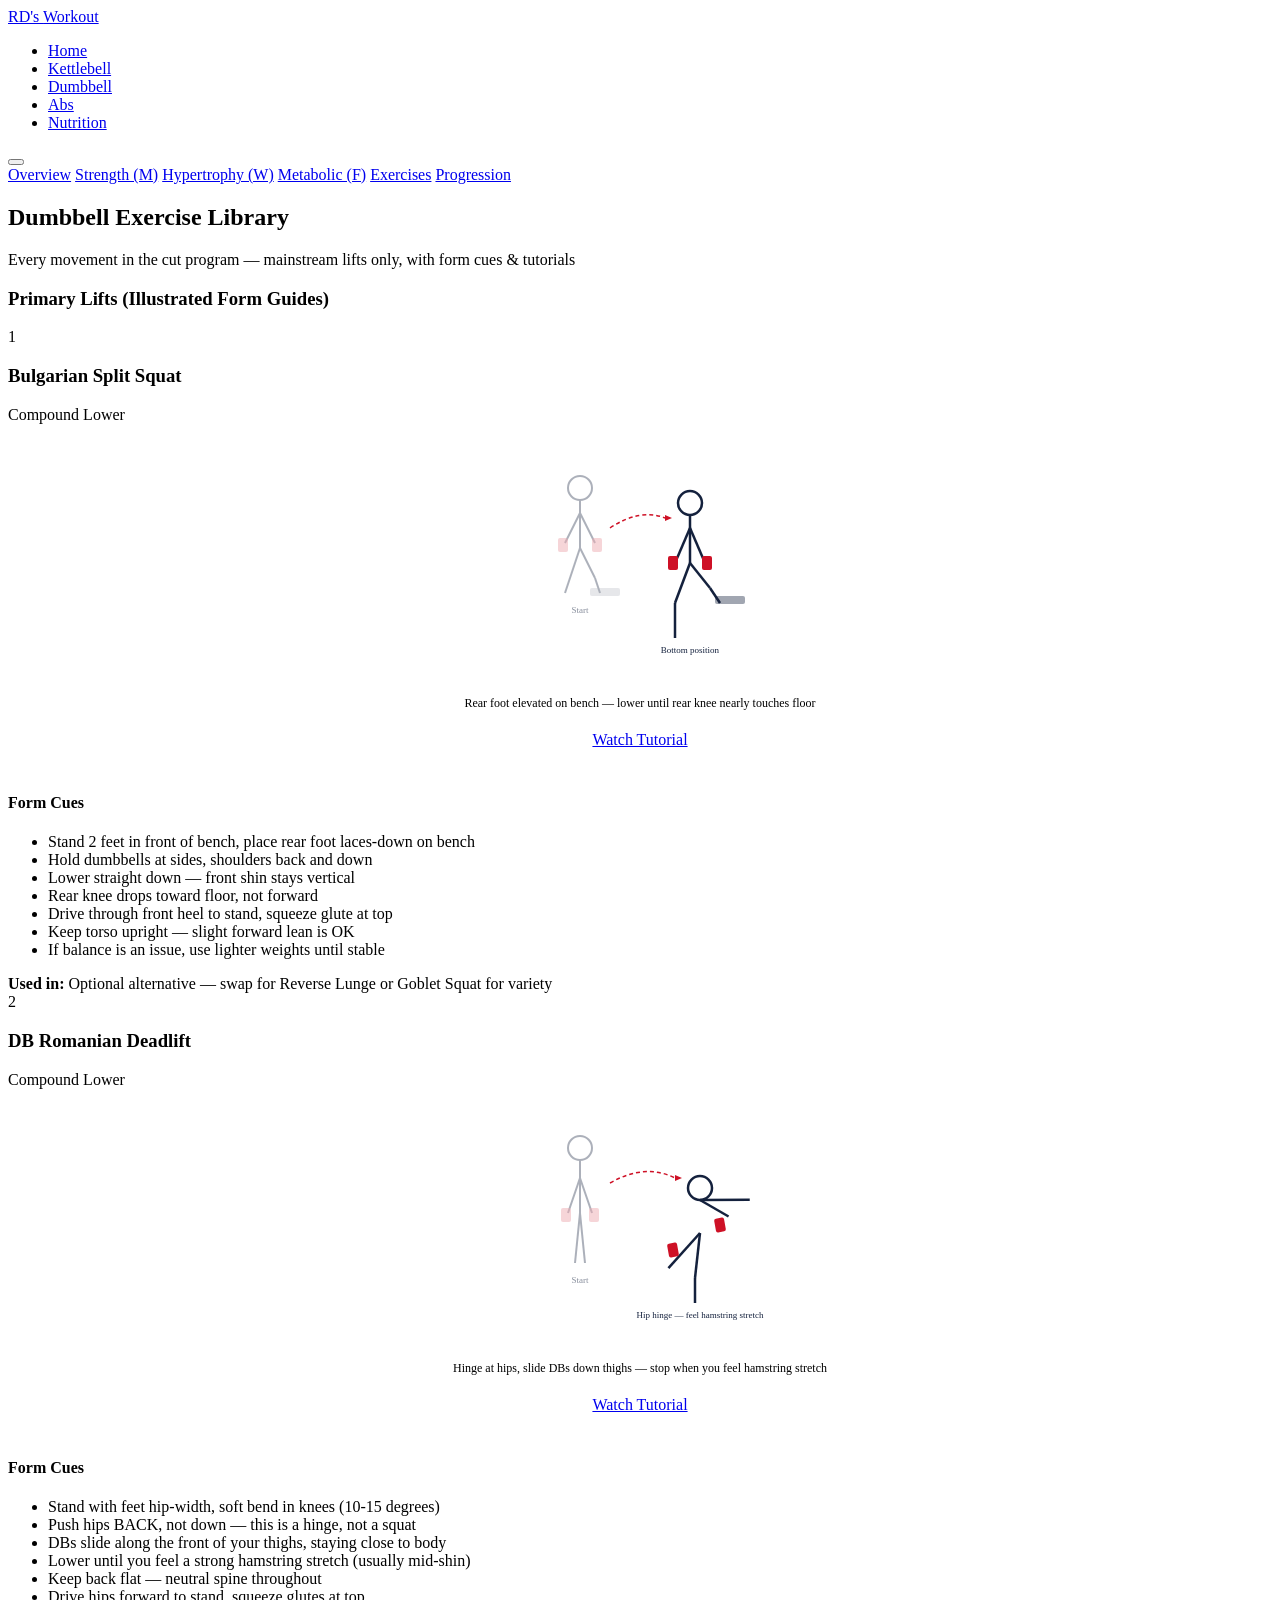
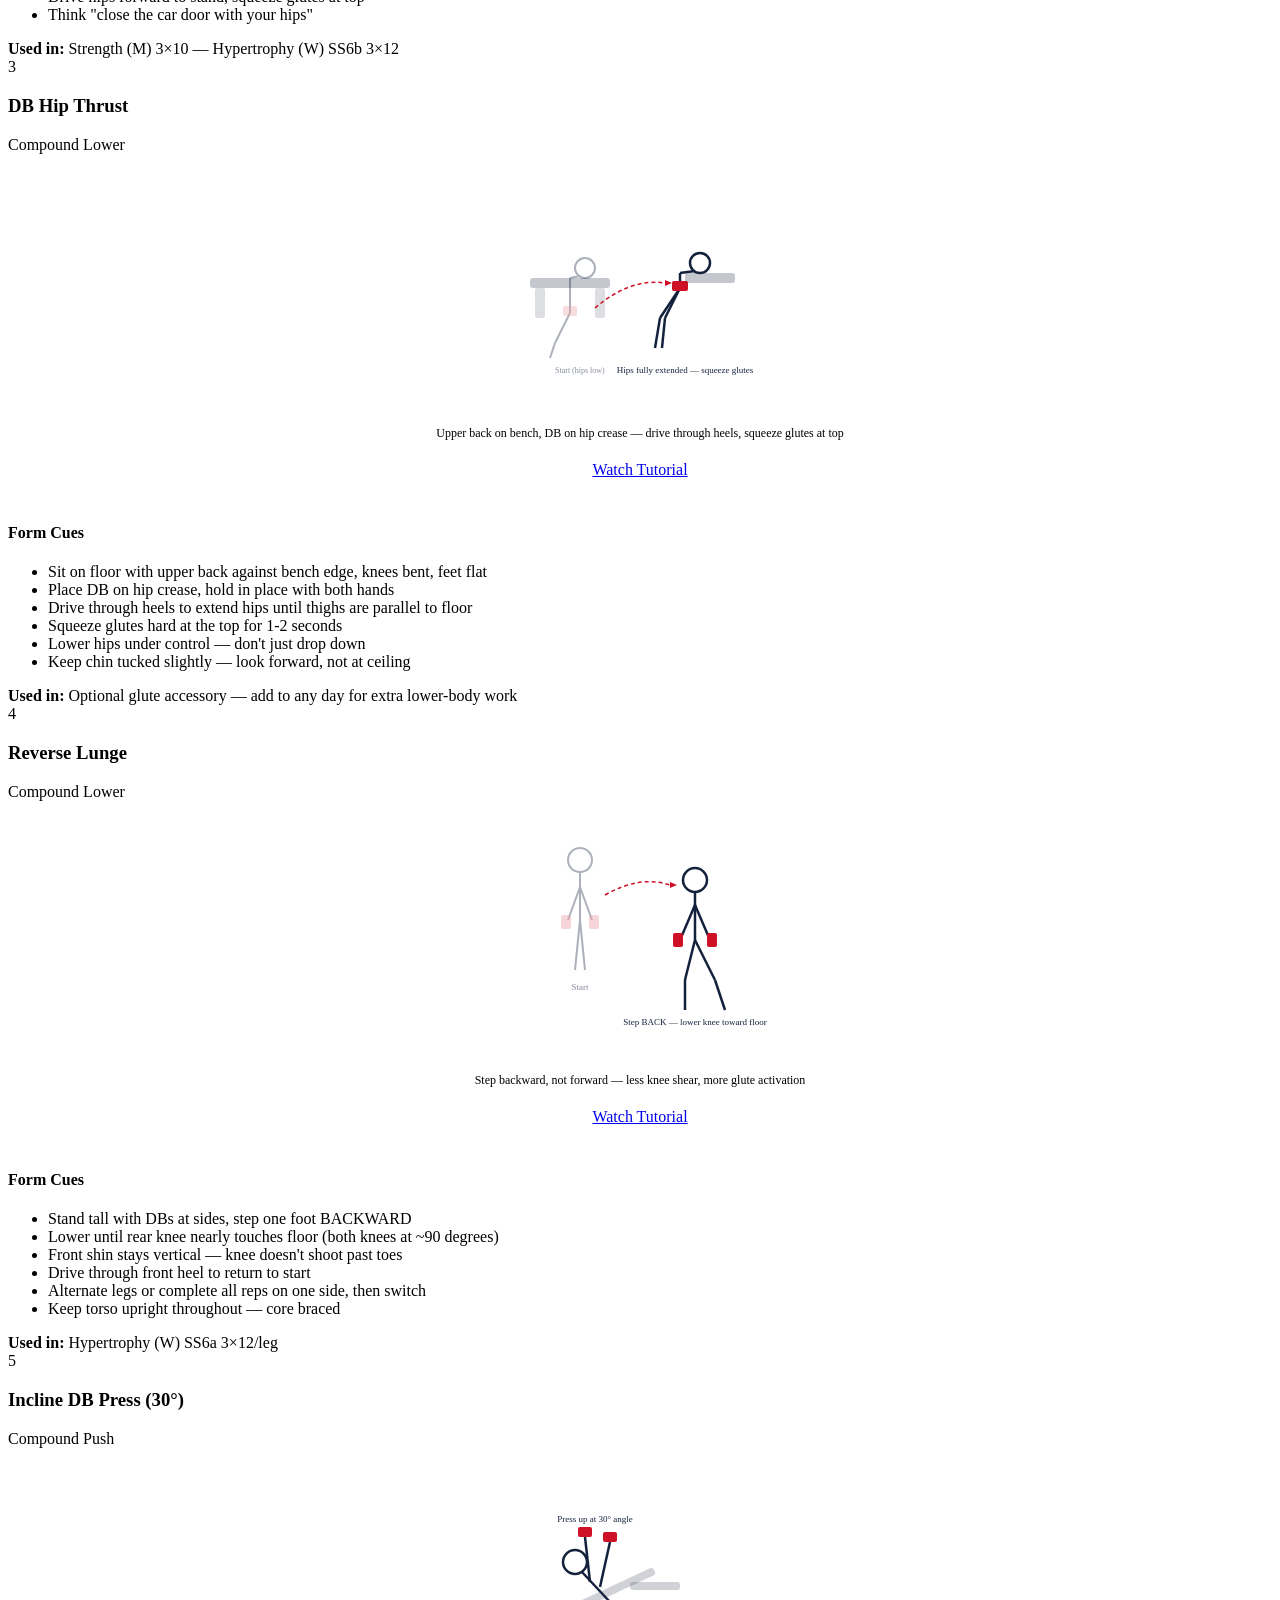
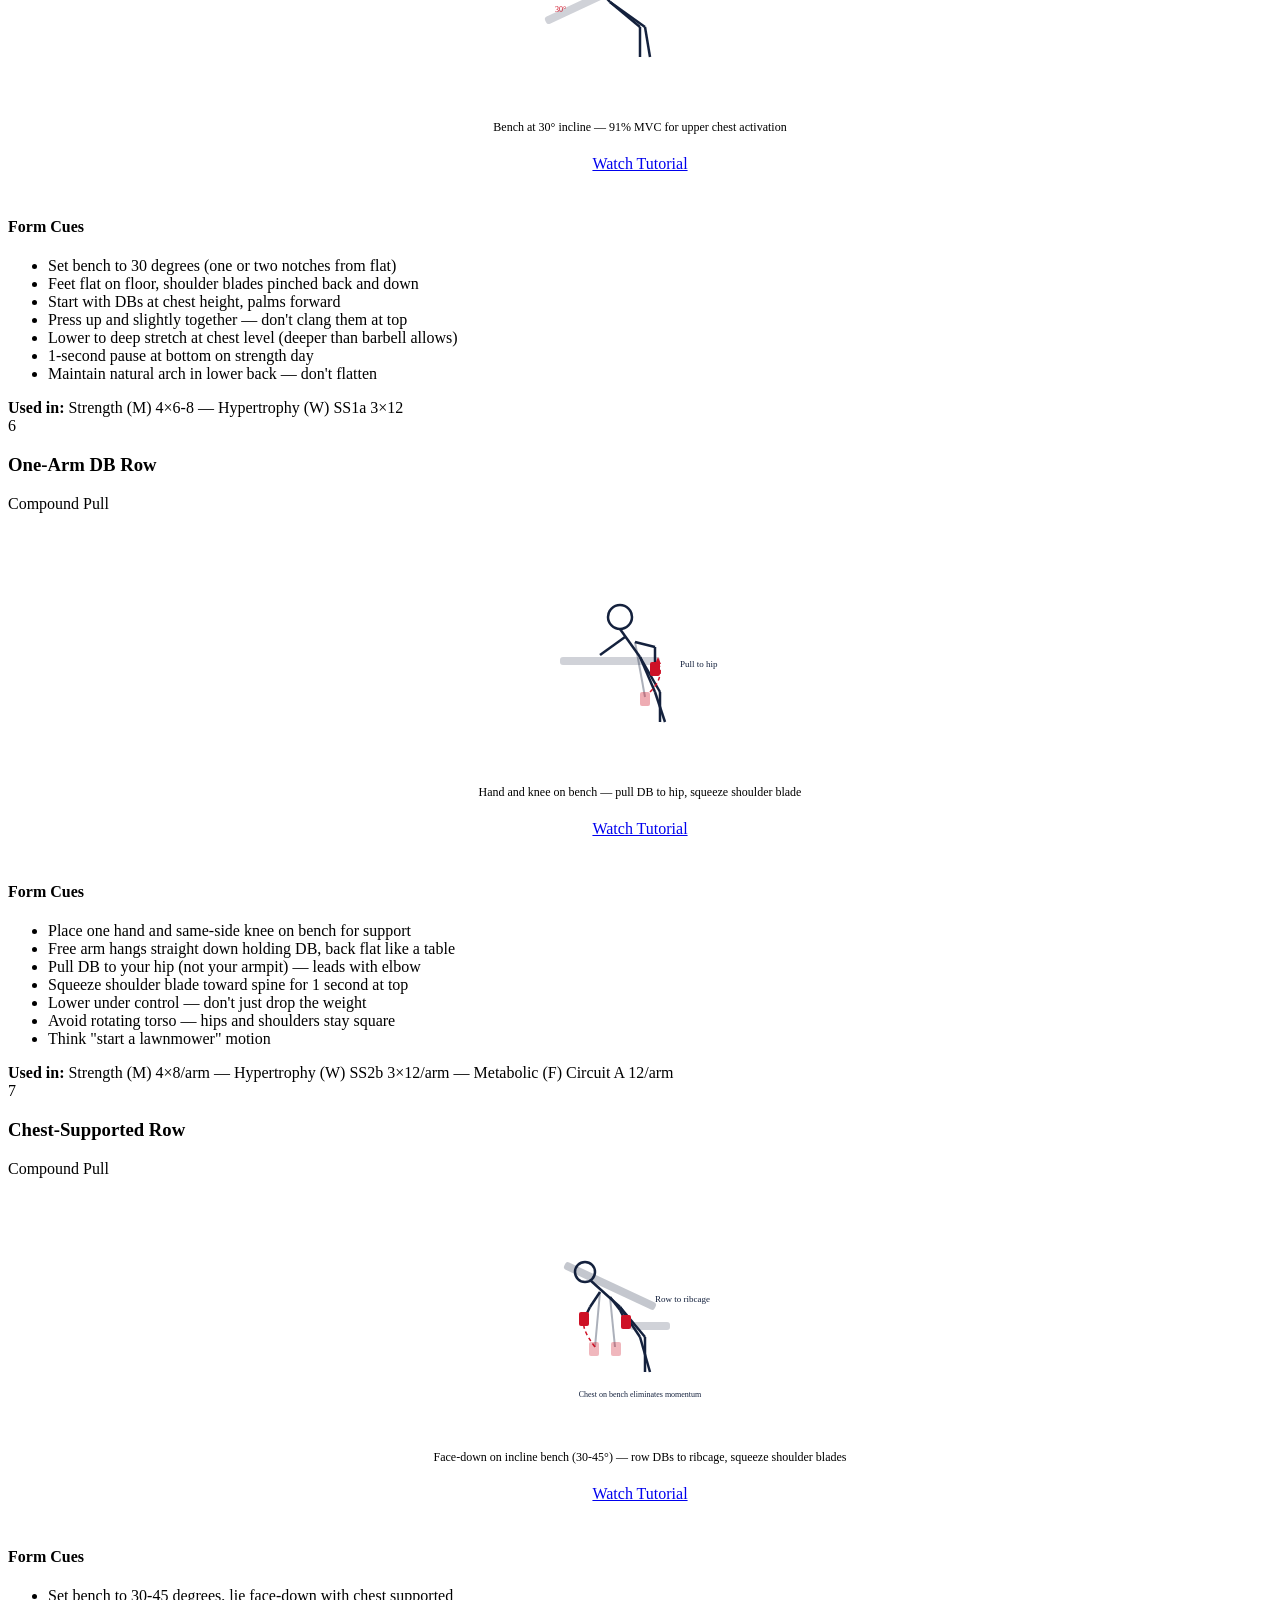
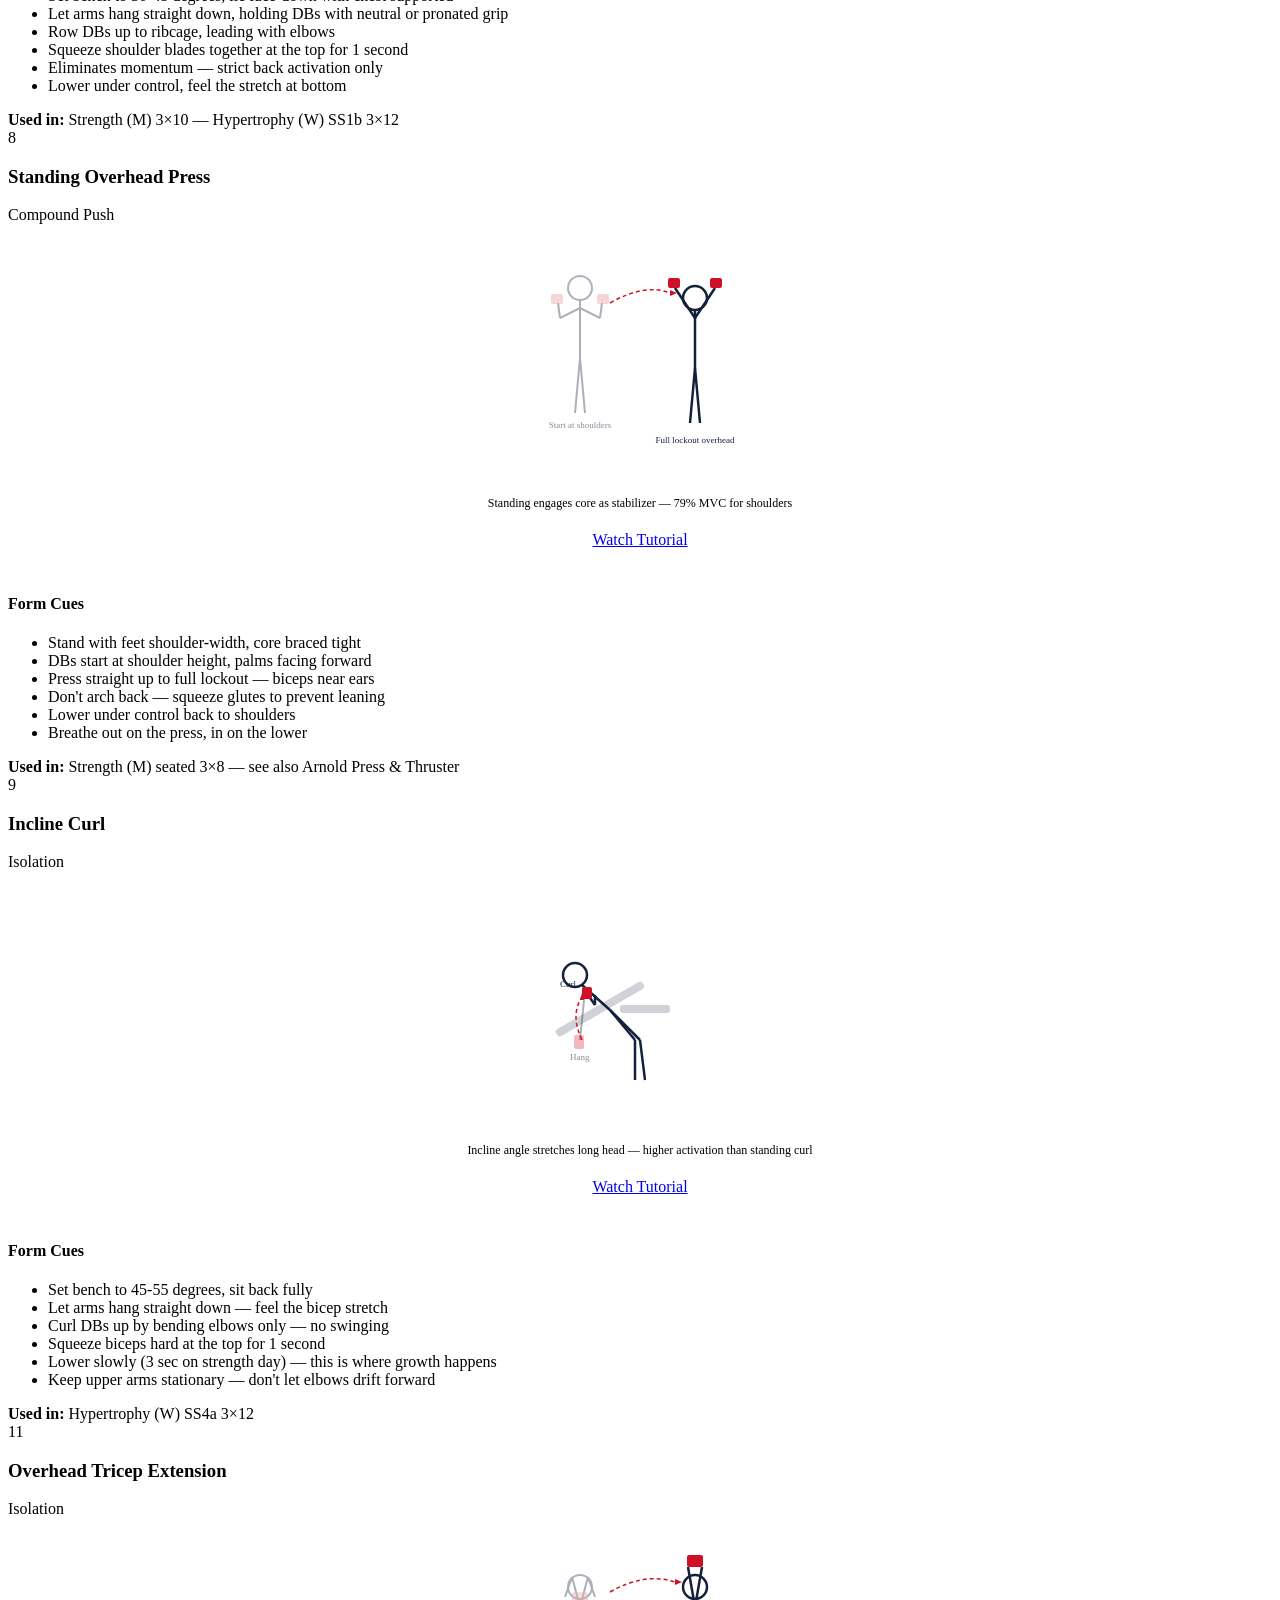
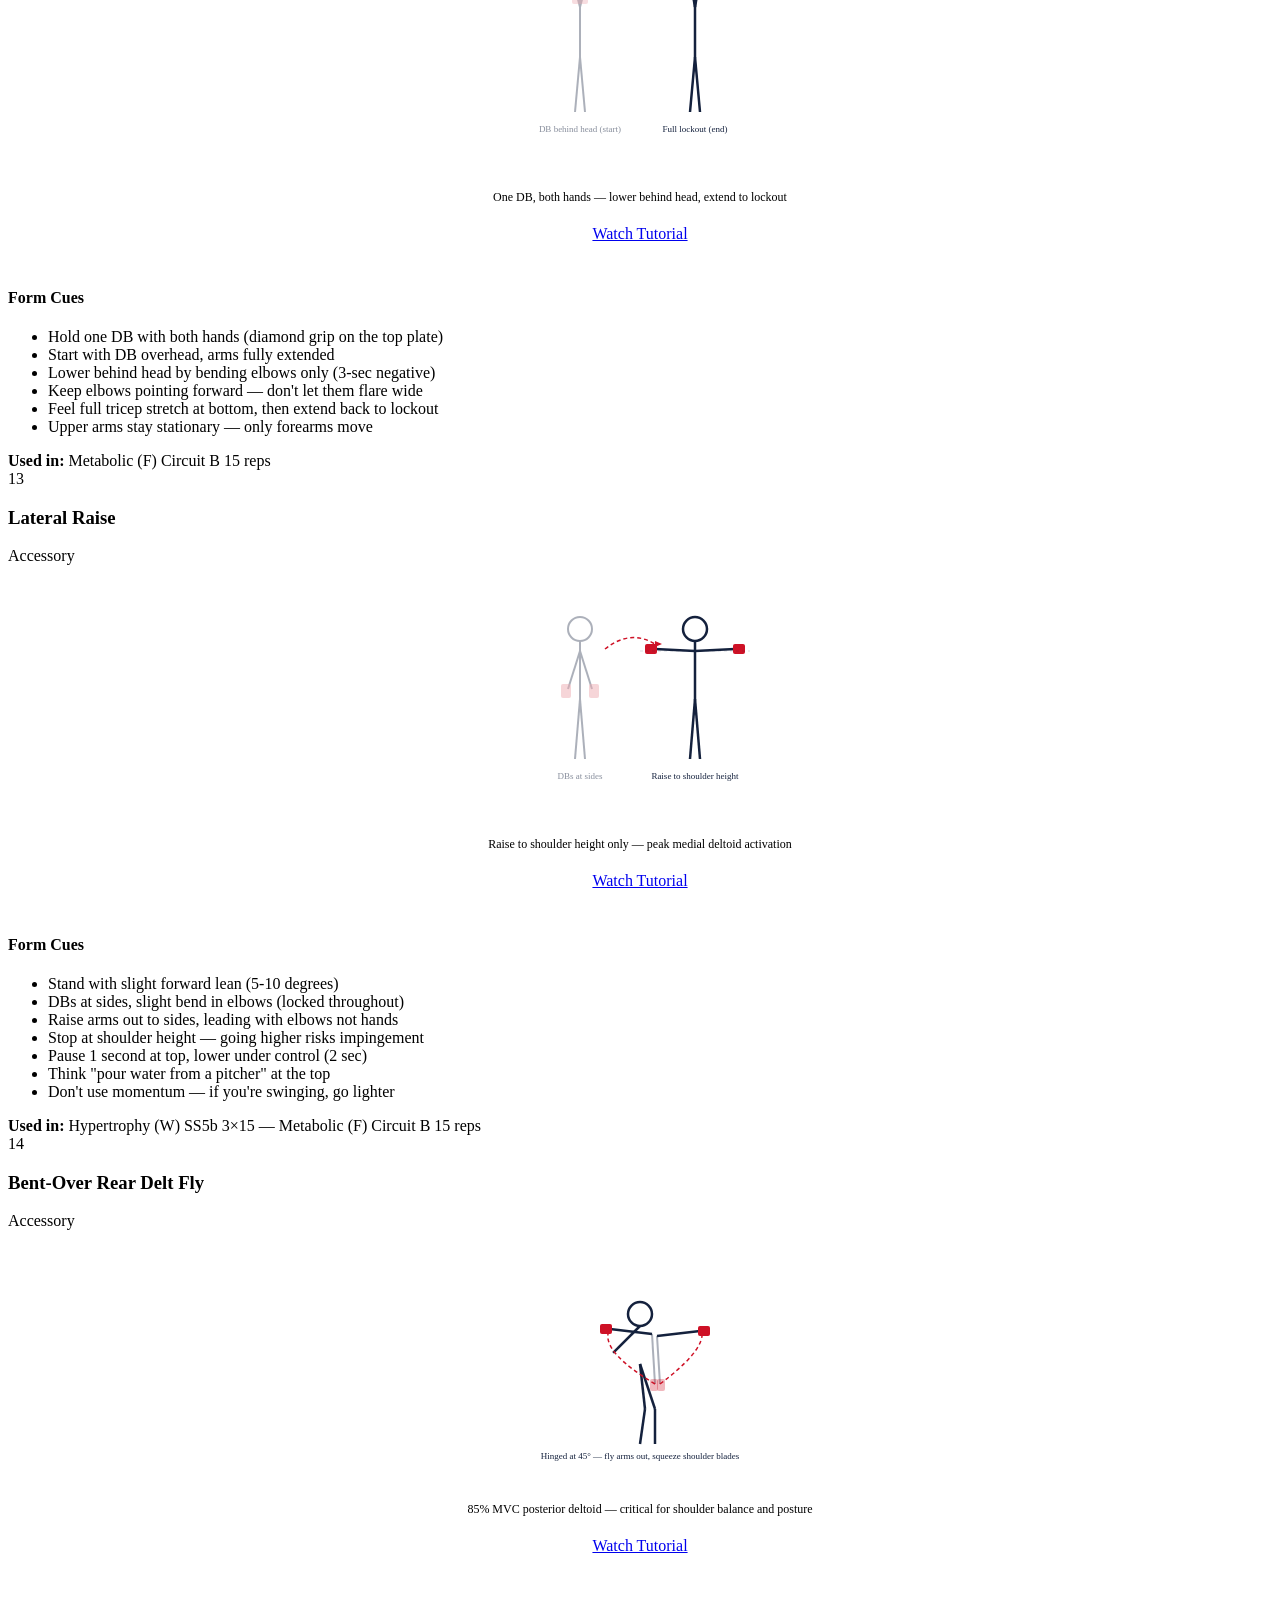
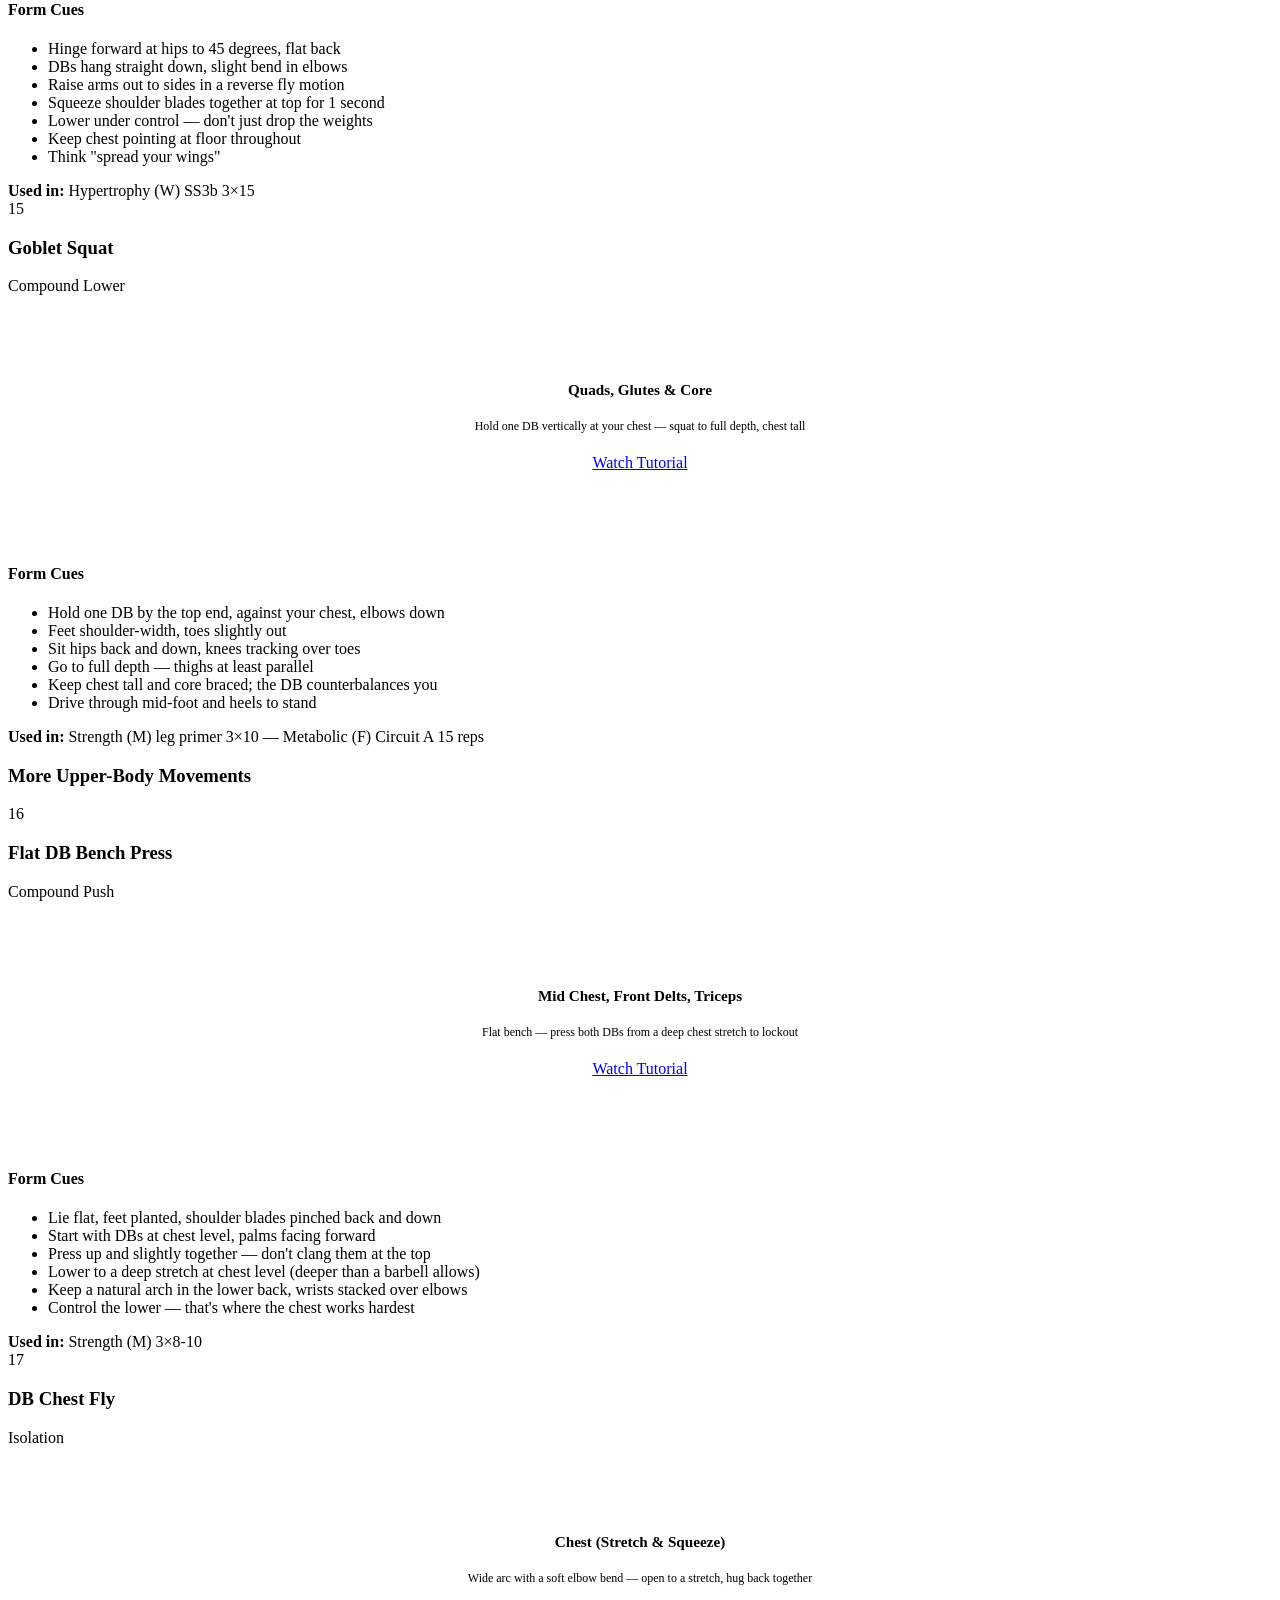
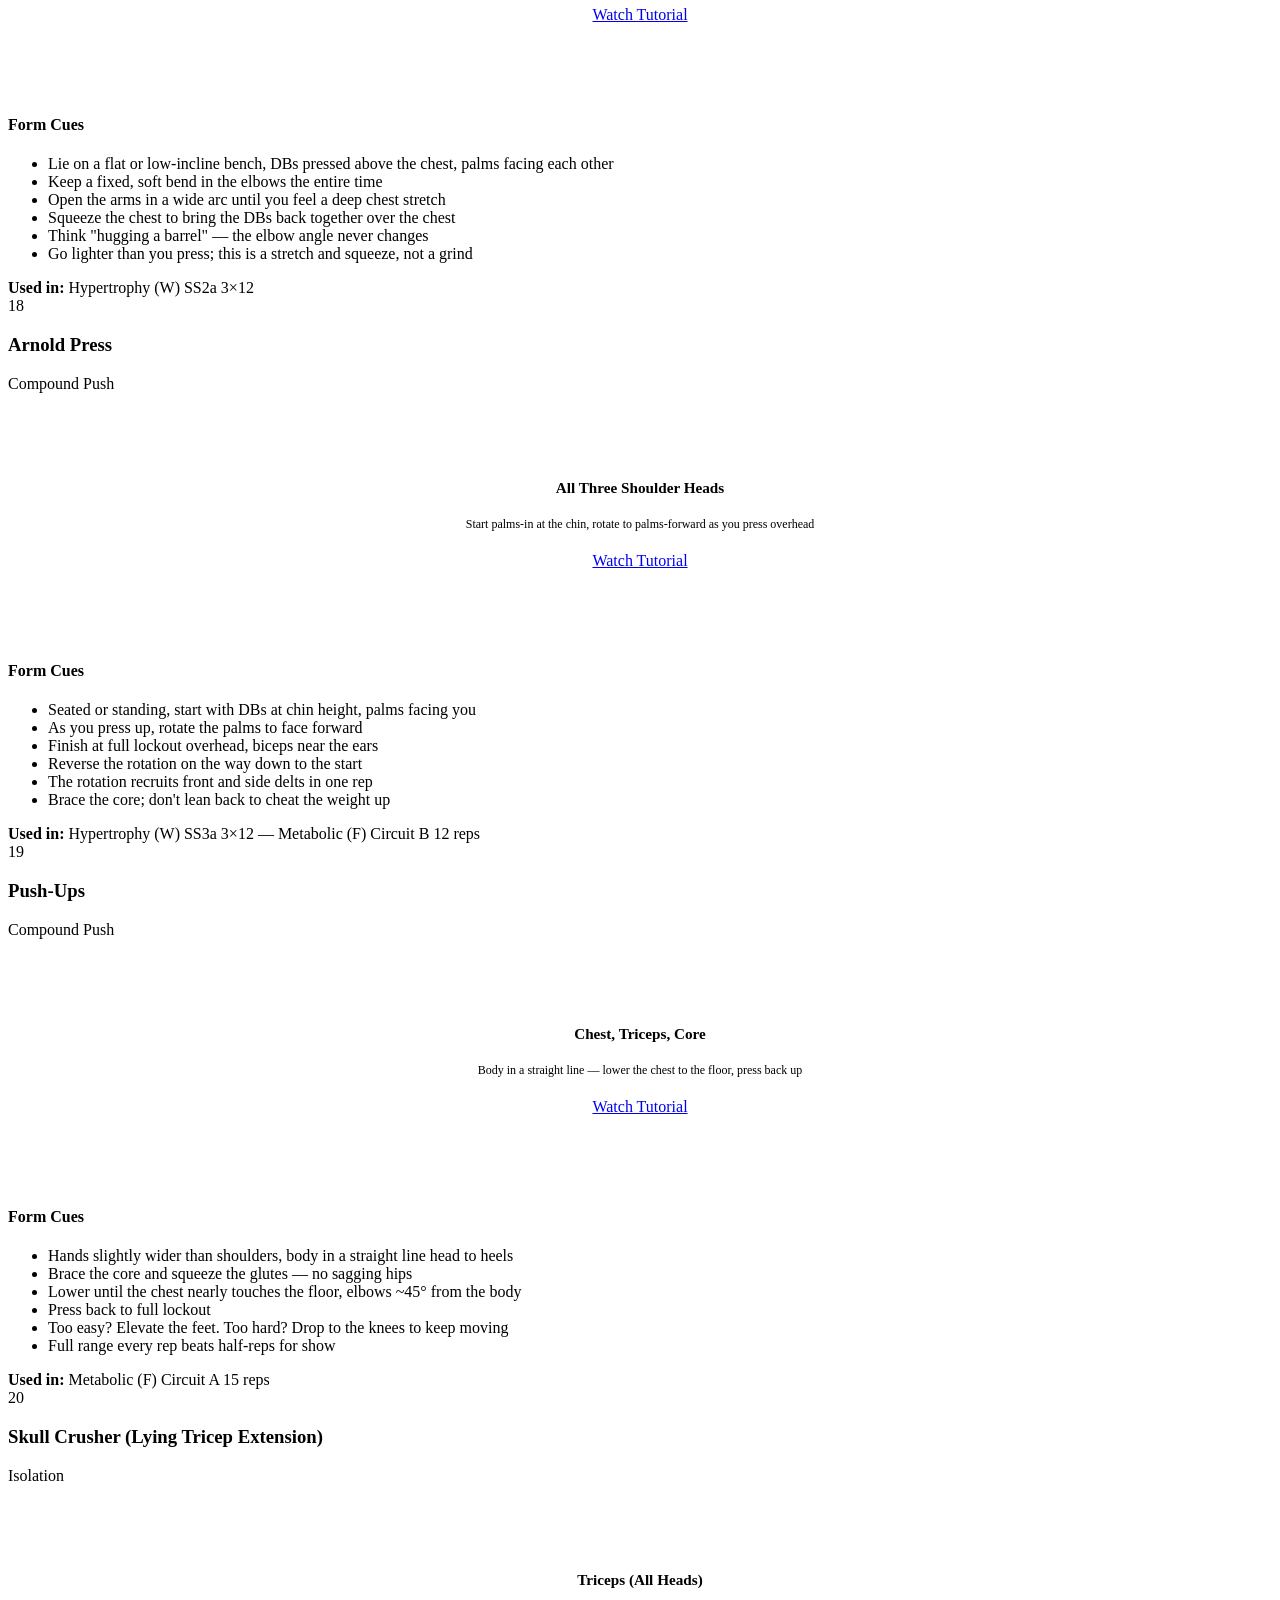
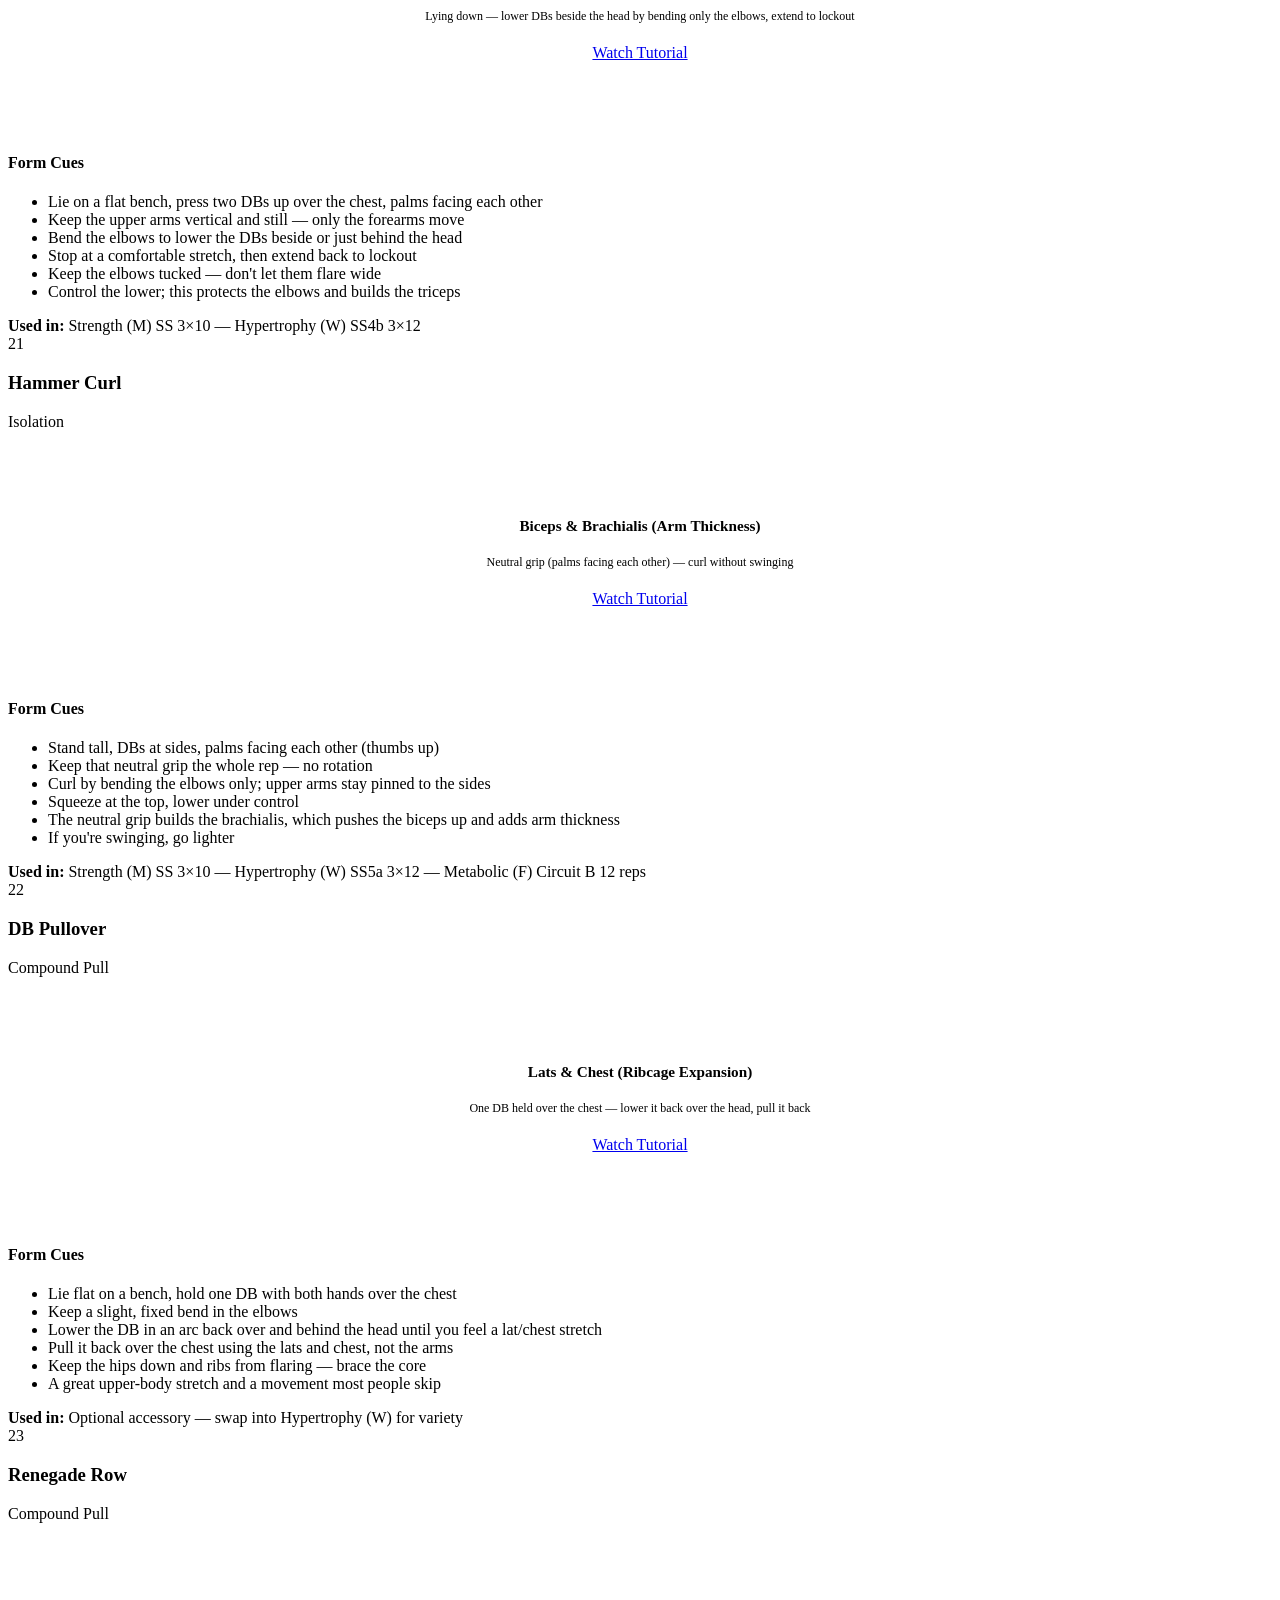
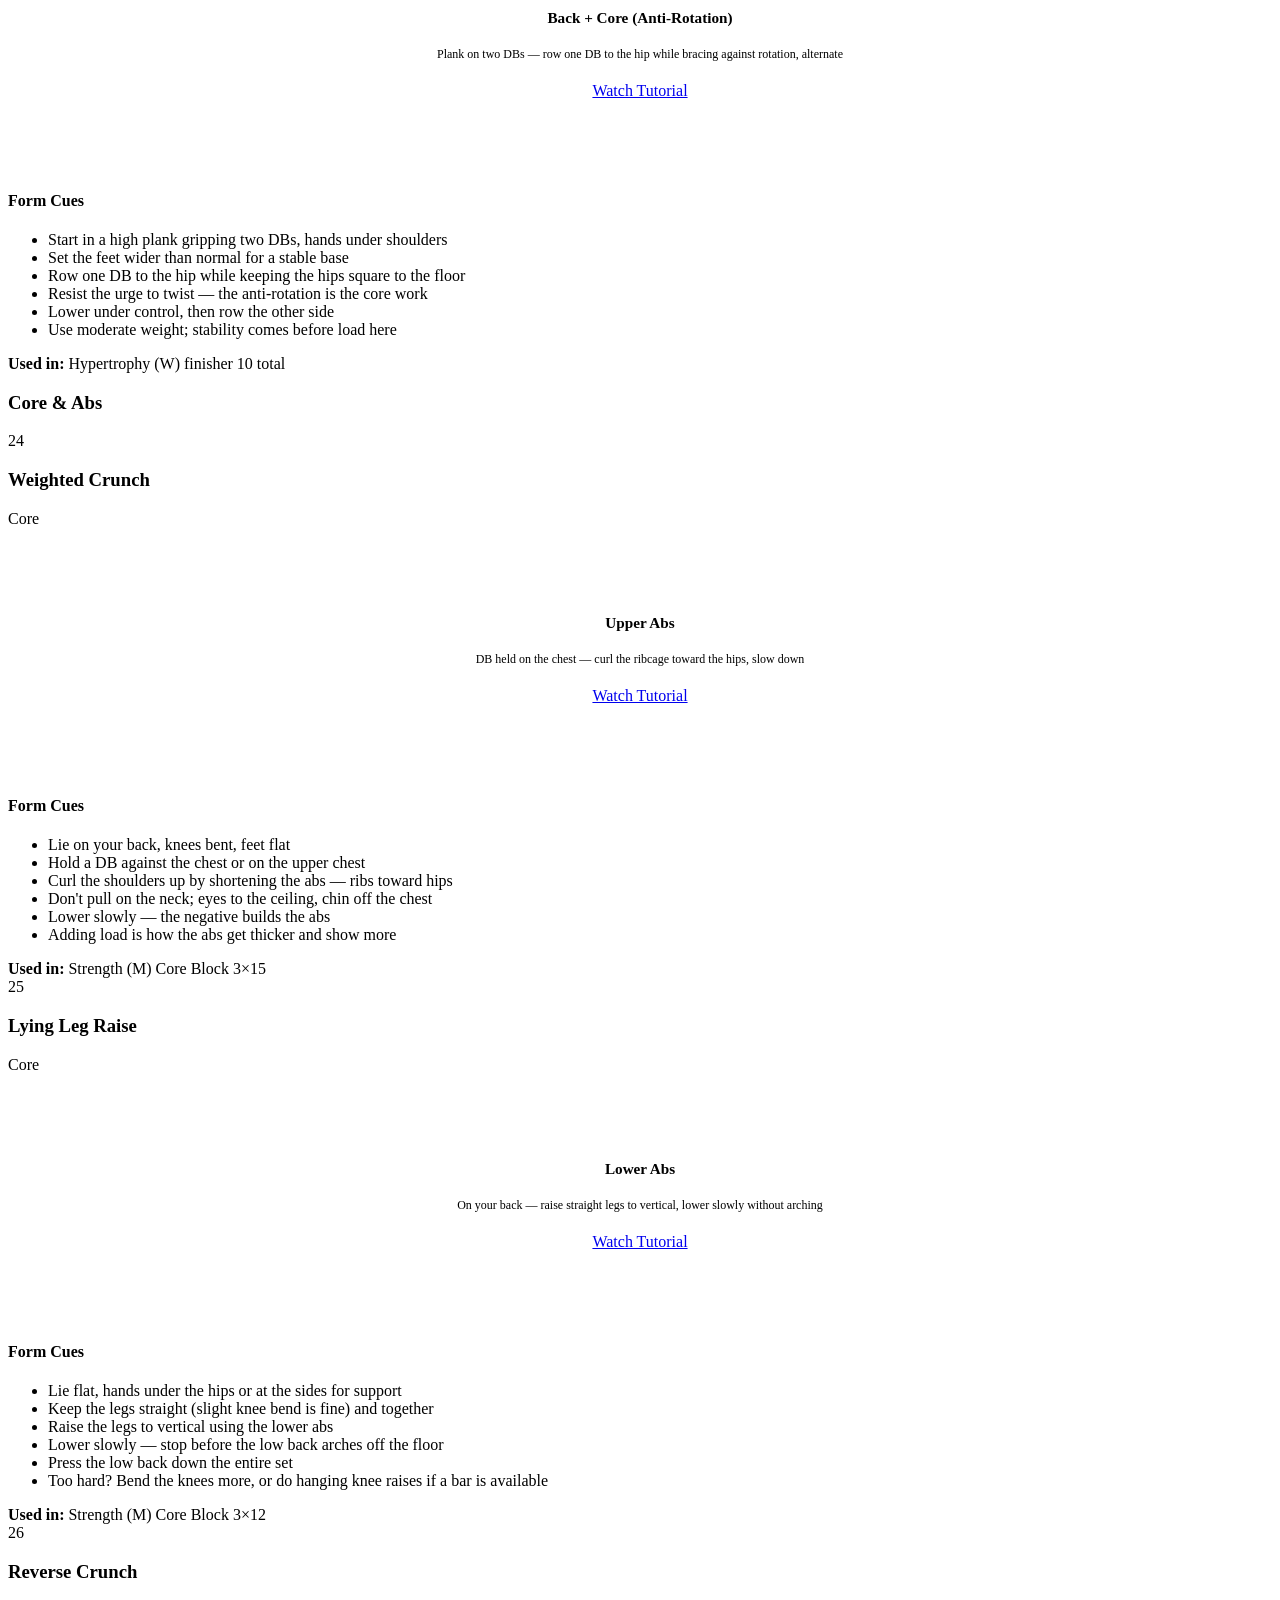
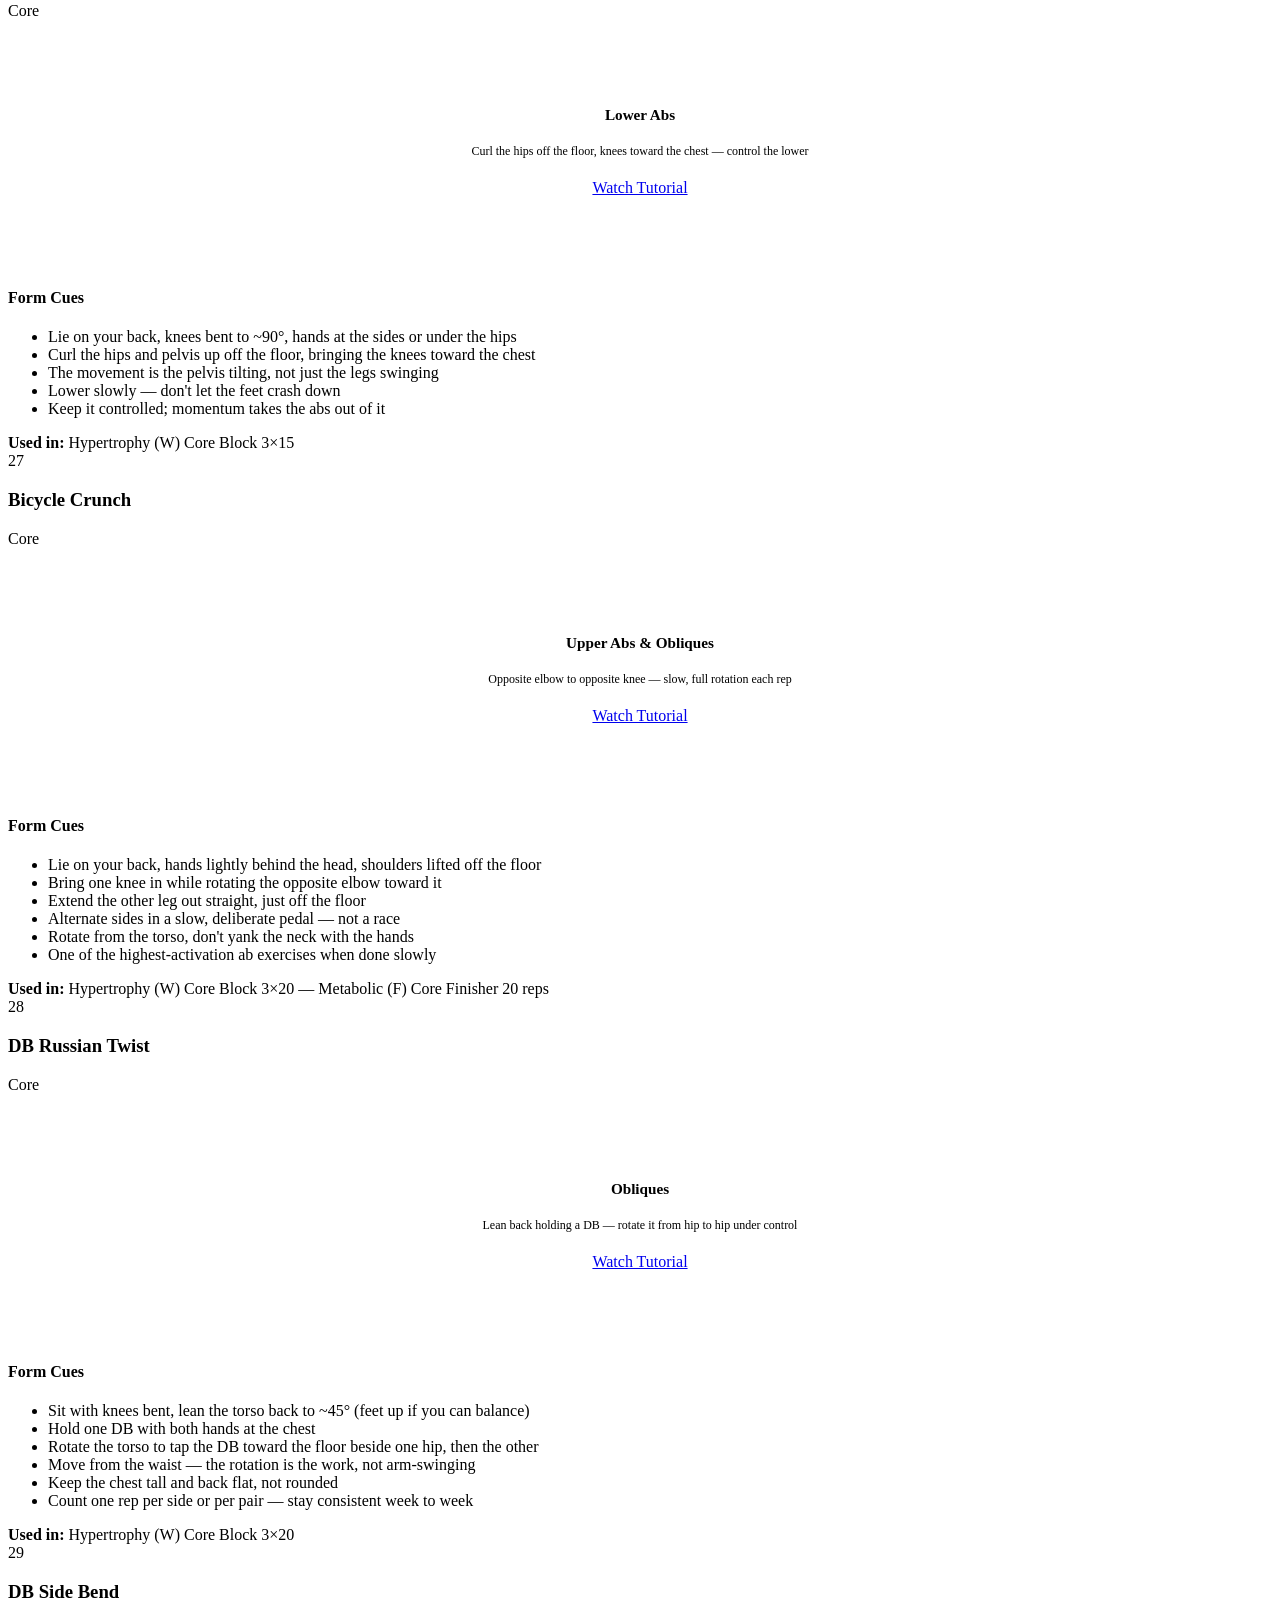
==== db-exercises.html @ 8291ac6d "Rework dumbbell program into a fat-loss cut Re-aim the dumbbell program at losing fat and revealing " ====
<!DOCTYPE html>
<html lang="en">
<head>
  <meta charset="UTF-8">
  <meta name="viewport" content="width=device-width, initial-scale=1.0">
  <title>Exercise Library | DB Workout</title>
  <link rel="preconnect" href="https://fonts.googleapis.com">
  <link href="https://fonts.googleapis.com/css2?family=Inter:wght@400;500;600;700;800&display=swap" rel="stylesheet">
  <link rel="stylesheet" href="css/style.css">
  <style>
    .exercise-illust {
      background: var(--gray-50);
      border-radius: var(--radius);
      padding: 1.5rem;
      display: flex;
      flex-direction: column;
      align-items: center;
      justify-content: center;
      min-height: 200px;
    }
    .exercise-illust svg {
      max-width: 280px;
      height: auto;
      margin-bottom: 1rem;
    }
    .exercise-illust .illust-label {
      font-size: 0.75rem;
      color: var(--gray-600);
      text-align: center;
    }
    .exercise-illust .tutorial-link {
      margin-top: 0.5rem;
    }
  </style>
</head>
<body class="has-subnav">

  <nav class="nav">
    <div class="nav-inner">
      <a href="index.html" class="nav-logo">RD's <span>Workout</span></a>
      <ul class="nav-links">
        <li><a href="index.html">Home</a></li>
        <li><a href="kettlebell.html">Kettlebell</a></li>
        <li><a href="dumbbell.html" class="active">Dumbbell</a></li>
        <li><a href="abs.html">Abs</a></li>
        <li><a href="nutrition.html">Nutrition</a></li>
      </ul>
      <button class="nav-toggle" aria-label="Toggle navigation" aria-expanded="false">
        <span></span><span></span><span></span>
      </button>
    </div>
  </nav>
  <div class="subnav">
    <div class="subnav-inner">
      <a href="dumbbell.html">Overview</a>
      <a href="strength.html">Strength (M)</a>
      <a href="hypertrophy.html">Hypertrophy (W)</a>
      <a href="metabolic.html">Metabolic (F)</a>
      <a href="db-exercises.html" class="active">Exercises</a>
      <a href="db-progression.html">Progression</a>
    </div>
  </div>

  <main>
    <section class="hero">
      <div class="container">
        <h1>Dumbbell Exercise Library</h1>
        <p class="hero-subtitle">Every movement in the cut program &mdash; mainstream lifts only, with form cues &amp; tutorials</p>
      </div>
    </section>

    <section class="section">
      <div class="container">

        <div class="workout-divider"><h3>Primary Lifts (Illustrated Form Guides)</h3></div>

        <!-- Exercise 1: Bulgarian Split Squat -->
        <div class="exercise-card" id="split-squat">
          <div class="exercise-card-header">
            <div class="exercise-card-num">1</div>
            <h3>Bulgarian Split Squat</h3>
            <span class="phase-badge phase-compound-lower">Compound Lower</span>
          </div>
          <div class="exercise-card-body">
            <div class="exercise-illust">
              <svg viewBox="0 0 280 220" xmlns="http://www.w3.org/2000/svg">
                <!-- Start position (faded) -->
                <g opacity="0.35">
                  <circle cx="80" cy="40" r="12" fill="none" stroke="#14213D" stroke-width="2"/>
                  <line x1="80" y1="52" x2="80" y2="100" stroke="#14213D" stroke-width="2"/>
                  <line x1="80" y1="100" x2="65" y2="145" stroke="#14213D" stroke-width="2"/>
                  <line x1="80" y1="100" x2="95" y2="130" stroke="#14213D" stroke-width="2"/>
                  <line x1="95" y1="130" x2="100" y2="145" stroke="#14213D" stroke-width="2"/>
                  <line x1="80" y1="65" x2="65" y2="95" stroke="#14213D" stroke-width="2"/>
                  <line x1="80" y1="65" x2="95" y2="95" stroke="#14213D" stroke-width="2"/>
                  <rect x="58" y="90" width="10" height="14" rx="2" fill="#CE1126" opacity="0.5"/>
                  <rect x="92" y="90" width="10" height="14" rx="2" fill="#CE1126" opacity="0.5"/>
                  <rect x="90" y="140" width="30" height="8" rx="2" fill="#14213D" opacity="0.3"/>
                </g>
                <text x="80" y="165" text-anchor="middle" font-size="9" fill="#14213D" opacity="0.5">Start</text>
                <!-- End position (deep) -->
                <g>
                  <circle cx="190" cy="55" r="12" fill="none" stroke="#14213D" stroke-width="2.5"/>
                  <line x1="190" y1="67" x2="190" y2="115" stroke="#14213D" stroke-width="2.5"/>
                  <line x1="190" y1="115" x2="175" y2="155" stroke="#14213D" stroke-width="2.5"/>
                  <line x1="175" y1="155" x2="175" y2="190" stroke="#14213D" stroke-width="2.5"/>
                  <line x1="190" y1="115" x2="210" y2="140" stroke="#14213D" stroke-width="2.5"/>
                  <line x1="210" y1="140" x2="220" y2="155" stroke="#14213D" stroke-width="2.5"/>
                  <line x1="190" y1="80" x2="175" y2="115" stroke="#14213D" stroke-width="2.5"/>
                  <line x1="190" y1="80" x2="205" y2="115" stroke="#14213D" stroke-width="2.5"/>
                  <rect x="168" y="108" width="10" height="14" rx="2" fill="#CE1126"/>
                  <rect x="202" y="108" width="10" height="14" rx="2" fill="#CE1126"/>
                  <rect x="215" y="148" width="30" height="8" rx="2" fill="#14213D" opacity="0.4"/>
                </g>
                <text x="190" y="205" text-anchor="middle" font-size="9" fill="#14213D">Bottom position</text>
                <!-- Arrow -->
                <path d="M 110 80 Q 140 60 165 70" fill="none" stroke="#CE1126" stroke-width="1.5" stroke-dasharray="4,3"/>
                <polygon points="165,67 165,73 172,70" fill="#CE1126"/>
              </svg>
              <p class="illust-label">Rear foot elevated on bench &mdash; lower until rear knee nearly touches floor</p>
              <a href="https://www.youtube.com/watch?v=2C-uNgKwPLE" target="_blank" class="btn btn-outline tutorial-link">Watch Tutorial</a>
            </div>
            <div class="form-cues">
              <h4>Form Cues</h4>
              <ul>
                <li>Stand 2 feet in front of bench, place rear foot laces-down on bench</li>
                <li>Hold dumbbells at sides, shoulders back and down</li>
                <li>Lower straight down &mdash; front shin stays vertical</li>
                <li>Rear knee drops toward floor, not forward</li>
                <li>Drive through front heel to stand, squeeze glute at top</li>
                <li>Keep torso upright &mdash; slight forward lean is OK</li>
                <li>If balance is an issue, use lighter weights until stable</li>
              </ul>
            </div>
            <div class="exercise-usage">
              <strong>Used in:</strong> Optional alternative &mdash; swap for Reverse Lunge or Goblet Squat for variety
            </div>
          </div>
        </div>

        <!-- Exercise 2: DB Romanian Deadlift -->
        <div class="exercise-card" id="rdl">
          <div class="exercise-card-header">
            <div class="exercise-card-num">2</div>
            <h3>DB Romanian Deadlift</h3>
            <span class="phase-badge phase-compound-lower">Compound Lower</span>
          </div>
          <div class="exercise-card-body">
            <div class="exercise-illust">
              <svg viewBox="0 0 280 220" xmlns="http://www.w3.org/2000/svg">
                <g opacity="0.35">
                  <circle cx="80" cy="35" r="12" fill="none" stroke="#14213D" stroke-width="2"/>
                  <line x1="80" y1="47" x2="80" y2="100" stroke="#14213D" stroke-width="2"/>
                  <line x1="80" y1="100" x2="75" y2="150" stroke="#14213D" stroke-width="2"/>
                  <line x1="80" y1="100" x2="85" y2="150" stroke="#14213D" stroke-width="2"/>
                  <line x1="80" y1="65" x2="68" y2="100" stroke="#14213D" stroke-width="2"/>
                  <line x1="80" y1="65" x2="92" y2="100" stroke="#14213D" stroke-width="2"/>
                  <rect x="61" y="95" width="10" height="14" rx="2" fill="#CE1126" opacity="0.5"/>
                  <rect x="89" y="95" width="10" height="14" rx="2" fill="#CE1126" opacity="0.5"/>
                </g>
                <text x="80" y="170" text-anchor="middle" font-size="9" fill="#14213D" opacity="0.5">Start</text>
                <g>
                  <circle cx="200" cy="75" r="12" fill="none" stroke="#14213D" stroke-width="2.5"/>
                  <line x1="200" y1="87" x2="200" y2="120" stroke="#14213D" stroke-width="2.5" transform="rotate(-60, 200, 87)"/>
                  <line x1="200" y1="120" x2="175" y2="160" stroke="#14213D" stroke-width="2.5" transform="rotate(10, 200, 120)"/>
                  <line x1="200" y1="120" x2="195" y2="165" stroke="#14213D" stroke-width="2.5"/>
                  <line x1="195" y1="165" x2="195" y2="190" stroke="#14213D" stroke-width="2.5"/>
                  <line x1="200" y1="87" x2="225" y2="130" stroke="#14213D" stroke-width="2.5" transform="rotate(-60, 200, 87)"/>
                  <rect x="168" y="130" width="10" height="14" rx="2" fill="#CE1126" transform="rotate(-10, 173, 137)"/>
                  <rect x="215" y="105" width="10" height="14" rx="2" fill="#CE1126" transform="rotate(-10, 220, 112)"/>
                </g>
                <text x="200" y="205" text-anchor="middle" font-size="9" fill="#14213D">Hip hinge &mdash; feel hamstring stretch</text>
                <path d="M 110 70 Q 145 50 175 65" fill="none" stroke="#CE1126" stroke-width="1.5" stroke-dasharray="4,3"/>
                <polygon points="175,62 175,68 182,65" fill="#CE1126"/>
              </svg>
              <p class="illust-label">Hinge at hips, slide DBs down thighs &mdash; stop when you feel hamstring stretch</p>
              <a href="https://www.youtube.com/watch?v=cYKYGwcg0U8" target="_blank" class="btn btn-outline tutorial-link">Watch Tutorial</a>
            </div>
            <div class="form-cues">
              <h4>Form Cues</h4>
              <ul>
                <li>Stand with feet hip-width, soft bend in knees (10-15 degrees)</li>
                <li>Push hips BACK, not down &mdash; this is a hinge, not a squat</li>
                <li>DBs slide along the front of your thighs, staying close to body</li>
                <li>Lower until you feel a strong hamstring stretch (usually mid-shin)</li>
                <li>Keep back flat &mdash; neutral spine throughout</li>
                <li>Drive hips forward to stand, squeeze glutes at top</li>
                <li>Think "close the car door with your hips"</li>
              </ul>
            </div>
            <div class="exercise-usage">
              <strong>Used in:</strong> Strength (M) 3&times;10 &mdash; Hypertrophy (W) SS6b 3&times;12
            </div>
          </div>
        </div>

        <!-- Exercise 3: DB Hip Thrust -->
        <div class="exercise-card" id="hip-thrust">
          <div class="exercise-card-header">
            <div class="exercise-card-num">3</div>
            <h3>DB Hip Thrust</h3>
            <span class="phase-badge phase-compound-lower">Compound Lower</span>
          </div>
          <div class="exercise-card-body">
            <div class="exercise-illust">
              <svg viewBox="0 0 280 220" xmlns="http://www.w3.org/2000/svg">
                <!-- Bench -->
                <rect x="30" y="100" width="80" height="10" rx="3" fill="#14213D" opacity="0.25"/>
                <rect x="35" y="110" width="10" height="30" rx="2" fill="#14213D" opacity="0.15"/>
                <rect x="95" y="110" width="10" height="30" rx="2" fill="#14213D" opacity="0.15"/>
                <!-- Start position (faded) - hips low -->
                <g opacity="0.35">
                  <circle cx="85" cy="90" r="10" fill="none" stroke="#14213D" stroke-width="2"/>
                  <line x1="80" y1="98" x2="70" y2="100" stroke="#14213D" stroke-width="2"/>
                  <line x1="70" y1="100" x2="70" y2="135" stroke="#14213D" stroke-width="2"/>
                  <line x1="70" y1="135" x2="55" y2="165" stroke="#14213D" stroke-width="2"/>
                  <line x1="55" y1="165" x2="50" y2="180" stroke="#14213D" stroke-width="2"/>
                  <rect x="63" y="128" width="14" height="10" rx="2" fill="#CE1126" opacity="0.4"/>
                </g>
                <text x="55" y="195" font-size="8" fill="#14213D" opacity="0.5">Start (hips low)</text>
                <!-- End position - hips extended -->
                <g>
                  <circle cx="200" cy="85" r="10" fill="none" stroke="#14213D" stroke-width="2.5"/>
                  <line x1="195" y1="93" x2="180" y2="95" stroke="#14213D" stroke-width="2.5"/>
                  <line x1="180" y1="95" x2="180" y2="110" stroke="#14213D" stroke-width="2.5"/>
                  <line x1="180" y1="110" x2="160" y2="140" stroke="#14213D" stroke-width="2.5"/>
                  <line x1="160" y1="140" x2="155" y2="170" stroke="#14213D" stroke-width="2.5"/>
                  <line x1="180" y1="110" x2="165" y2="140" stroke="#14213D" stroke-width="2.5"/>
                  <line x1="165" y1="140" x2="162" y2="170" stroke="#14213D" stroke-width="2.5"/>
                  <rect x="172" y="103" width="16" height="10" rx="2" fill="#CE1126"/>
                  <!-- Bench behind upper back -->
                  <rect x="185" y="95" width="50" height="10" rx="3" fill="#14213D" opacity="0.25"/>
                </g>
                <text x="185" y="195" text-anchor="middle" font-size="9" fill="#14213D">Hips fully extended &mdash; squeeze glutes</text>
                <!-- Arrow -->
                <path d="M 95 130 Q 130 100 165 105" fill="none" stroke="#CE1126" stroke-width="1.5" stroke-dasharray="4,3"/>
                <polygon points="165,102 165,108 172,105" fill="#CE1126"/>
              </svg>
              <p class="illust-label">Upper back on bench, DB on hip crease &mdash; drive through heels, squeeze glutes at top</p>
              <a href="https://www.youtube.com/watch?v=SEdqd1n0cvg" target="_blank" class="btn btn-outline tutorial-link">Watch Tutorial</a>
            </div>
            <div class="form-cues">
              <h4>Form Cues</h4>
              <ul>
                <li>Sit on floor with upper back against bench edge, knees bent, feet flat</li>
                <li>Place DB on hip crease, hold in place with both hands</li>
                <li>Drive through heels to extend hips until thighs are parallel to floor</li>
                <li>Squeeze glutes hard at the top for 1-2 seconds</li>
                <li>Lower hips under control &mdash; don't just drop down</li>
                <li>Keep chin tucked slightly &mdash; look forward, not at ceiling</li>
              </ul>
            </div>
            <div class="exercise-usage">
              <strong>Used in:</strong> Optional glute accessory &mdash; add to any day for extra lower-body work
            </div>
          </div>
        </div>

        <!-- Exercise 4: Reverse Lunge -->
        <div class="exercise-card" id="reverse-lunge">
          <div class="exercise-card-header">
            <div class="exercise-card-num">4</div>
            <h3>Reverse Lunge</h3>
            <span class="phase-badge phase-compound-lower">Compound Lower</span>
          </div>
          <div class="exercise-card-body">
            <div class="exercise-illust">
              <svg viewBox="0 0 280 220" xmlns="http://www.w3.org/2000/svg">
                <g opacity="0.35">
                  <circle cx="80" cy="35" r="12" fill="none" stroke="#14213D" stroke-width="2"/>
                  <line x1="80" y1="47" x2="80" y2="95" stroke="#14213D" stroke-width="2"/>
                  <line x1="80" y1="95" x2="75" y2="145" stroke="#14213D" stroke-width="2"/>
                  <line x1="80" y1="95" x2="85" y2="145" stroke="#14213D" stroke-width="2"/>
                  <line x1="80" y1="62" x2="68" y2="95" stroke="#14213D" stroke-width="2"/>
                  <line x1="80" y1="62" x2="92" y2="95" stroke="#14213D" stroke-width="2"/>
                  <rect x="61" y="90" width="10" height="14" rx="2" fill="#CE1126" opacity="0.5"/>
                  <rect x="89" y="90" width="10" height="14" rx="2" fill="#CE1126" opacity="0.5"/>
                </g>
                <text x="80" y="165" text-anchor="middle" font-size="9" fill="#14213D" opacity="0.5">Start</text>
                <g>
                  <circle cx="195" cy="55" r="12" fill="none" stroke="#14213D" stroke-width="2.5"/>
                  <line x1="195" y1="67" x2="195" y2="115" stroke="#14213D" stroke-width="2.5"/>
                  <line x1="195" y1="115" x2="185" y2="155" stroke="#14213D" stroke-width="2.5"/>
                  <line x1="185" y1="155" x2="185" y2="185" stroke="#14213D" stroke-width="2.5"/>
                  <line x1="195" y1="115" x2="215" y2="155" stroke="#14213D" stroke-width="2.5"/>
                  <line x1="215" y1="155" x2="225" y2="185" stroke="#14213D" stroke-width="2.5"/>
                  <line x1="195" y1="80" x2="180" y2="115" stroke="#14213D" stroke-width="2.5"/>
                  <line x1="195" y1="80" x2="210" y2="115" stroke="#14213D" stroke-width="2.5"/>
                  <rect x="173" y="108" width="10" height="14" rx="2" fill="#CE1126"/>
                  <rect x="207" y="108" width="10" height="14" rx="2" fill="#CE1126"/>
                </g>
                <text x="195" y="200" text-anchor="middle" font-size="9" fill="#14213D">Step BACK &mdash; lower knee toward floor</text>
                <path d="M 105 70 Q 140 50 170 60" fill="none" stroke="#CE1126" stroke-width="1.5" stroke-dasharray="4,3"/>
                <polygon points="170,57 170,63 177,60" fill="#CE1126"/>
              </svg>
              <p class="illust-label">Step backward, not forward &mdash; less knee shear, more glute activation</p>
              <a href="https://www.youtube.com/watch?v=xrPteyQLGAo" target="_blank" class="btn btn-outline tutorial-link">Watch Tutorial</a>
            </div>
            <div class="form-cues">
              <h4>Form Cues</h4>
              <ul>
                <li>Stand tall with DBs at sides, step one foot BACKWARD</li>
                <li>Lower until rear knee nearly touches floor (both knees at ~90 degrees)</li>
                <li>Front shin stays vertical &mdash; knee doesn't shoot past toes</li>
                <li>Drive through front heel to return to start</li>
                <li>Alternate legs or complete all reps on one side, then switch</li>
                <li>Keep torso upright throughout &mdash; core braced</li>
              </ul>
            </div>
            <div class="exercise-usage">
              <strong>Used in:</strong> Hypertrophy (W) SS6a 3&times;12/leg
            </div>
          </div>
        </div>

        <!-- Exercise 5: Incline DB Press -->
        <div class="exercise-card" id="incline-press">
          <div class="exercise-card-header">
            <div class="exercise-card-num">5</div>
            <h3>Incline DB Press (30&deg;)</h3>
            <span class="phase-badge phase-compound-push">Compound Push</span>
          </div>
          <div class="exercise-card-body">
            <div class="exercise-illust">
              <svg viewBox="0 0 280 220" xmlns="http://www.w3.org/2000/svg">
                <!-- Bench -->
                <rect x="40" y="120" width="120" height="8" rx="3" fill="#14213D" opacity="0.2" transform="rotate(-25, 100, 124)"/>
                <rect x="130" y="110" width="50" height="8" rx="3" fill="#14213D" opacity="0.2"/>
                <!-- Person on bench -->
                <g>
                  <circle cx="75" cy="90" r="12" fill="none" stroke="#14213D" stroke-width="2.5"/>
                  <line x1="82" y1="100" x2="110" y2="130" stroke="#14213D" stroke-width="2.5"/>
                  <line x1="110" y1="130" x2="140" y2="155" stroke="#14213D" stroke-width="2.5"/>
                  <line x1="140" y1="155" x2="140" y2="185" stroke="#14213D" stroke-width="2.5"/>
                  <line x1="110" y1="130" x2="145" y2="155" stroke="#14213D" stroke-width="2.5"/>
                  <line x1="145" y1="155" x2="150" y2="185" stroke="#14213D" stroke-width="2.5"/>
                  <!-- Arms up with DBs -->
                  <line x1="90" y1="110" x2="85" y2="65" stroke="#14213D" stroke-width="2.5"/>
                  <line x1="100" y1="115" x2="110" y2="70" stroke="#14213D" stroke-width="2.5"/>
                  <rect x="78" y="55" width="14" height="10" rx="2" fill="#CE1126"/>
                  <rect x="103" y="60" width="14" height="10" rx="2" fill="#CE1126"/>
                </g>
                <text x="95" y="50" text-anchor="middle" font-size="9" fill="#14213D">Press up at 30&deg; angle</text>
                <!-- Angle indicator -->
                <text x="55" y="140" font-size="8" fill="#CE1126">30&deg;</text>
              </svg>
              <p class="illust-label">Bench at 30&deg; incline &mdash; 91% MVC for upper chest activation</p>
              <a href="https://www.youtube.com/watch?v=8iPEnn-ltC8" target="_blank" class="btn btn-outline tutorial-link">Watch Tutorial</a>
            </div>
            <div class="form-cues">
              <h4>Form Cues</h4>
              <ul>
                <li>Set bench to 30 degrees (one or two notches from flat)</li>
                <li>Feet flat on floor, shoulder blades pinched back and down</li>
                <li>Start with DBs at chest height, palms forward</li>
                <li>Press up and slightly together &mdash; don't clang them at top</li>
                <li>Lower to deep stretch at chest level (deeper than barbell allows)</li>
                <li>1-second pause at bottom on strength day</li>
                <li>Maintain natural arch in lower back &mdash; don't flatten</li>
              </ul>
            </div>
            <div class="exercise-usage">
              <strong>Used in:</strong> Strength (M) 4&times;6-8 &mdash; Hypertrophy (W) SS1a 3&times;12
            </div>
          </div>
        </div>

        <!-- Exercise 6: One-Arm DB Row -->
        <div class="exercise-card" id="one-arm-row">
          <div class="exercise-card-header">
            <div class="exercise-card-num">6</div>
            <h3>One-Arm DB Row</h3>
            <span class="phase-badge phase-compound-pull">Compound Pull</span>
          </div>
          <div class="exercise-card-body">
            <div class="exercise-illust">
              <svg viewBox="0 0 280 220" xmlns="http://www.w3.org/2000/svg">
                <!-- Bench -->
                <rect x="60" y="120" width="100" height="8" rx="3" fill="#14213D" opacity="0.2"/>
                <!-- Person -->
                <g>
                  <circle cx="120" cy="80" r="12" fill="none" stroke="#14213D" stroke-width="2.5"/>
                  <line x1="120" y1="92" x2="140" y2="120" stroke="#14213D" stroke-width="2.5"/>
                  <line x1="140" y1="120" x2="160" y2="155" stroke="#14213D" stroke-width="2.5"/>
                  <line x1="160" y1="155" x2="160" y2="185" stroke="#14213D" stroke-width="2.5"/>
                  <line x1="140" y1="120" x2="155" y2="155" stroke="#14213D" stroke-width="2.5"/>
                  <line x1="155" y1="155" x2="165" y2="185" stroke="#14213D" stroke-width="2.5"/>
                  <!-- Support arm on bench -->
                  <line x1="125" y1="100" x2="100" y2="118" stroke="#14213D" stroke-width="2.5"/>
                  <!-- Rowing arm - start (hanging) -->
                  <line x1="135" y1="105" x2="145" y2="160" stroke="#14213D" stroke-width="2" opacity="0.35"/>
                  <rect x="140" y="155" width="10" height="14" rx="2" fill="#CE1126" opacity="0.35"/>
                  <!-- Rowing arm - end (pulled up) -->
                  <line x1="135" y1="105" x2="155" y2="110" stroke="#14213D" stroke-width="2.5"/>
                  <line x1="155" y1="110" x2="155" y2="130" stroke="#14213D" stroke-width="2.5"/>
                  <rect x="150" y="125" width="10" height="14" rx="2" fill="#CE1126"/>
                </g>
                <!-- Pull arrow -->
                <path d="M 150 155 Q 165 140 158 125" fill="none" stroke="#CE1126" stroke-width="1.5" stroke-dasharray="4,3"/>
                <polygon points="155,127 161,127 158,120" fill="#CE1126"/>
                <text x="180" y="130" font-size="9" fill="#14213D">Pull to hip</text>
              </svg>
              <p class="illust-label">Hand and knee on bench &mdash; pull DB to hip, squeeze shoulder blade</p>
              <a href="https://www.youtube.com/watch?v=xl1YEsgnVcE" target="_blank" class="btn btn-outline tutorial-link">Watch Tutorial</a>
            </div>
            <div class="form-cues">
              <h4>Form Cues</h4>
              <ul>
                <li>Place one hand and same-side knee on bench for support</li>
                <li>Free arm hangs straight down holding DB, back flat like a table</li>
                <li>Pull DB to your hip (not your armpit) &mdash; leads with elbow</li>
                <li>Squeeze shoulder blade toward spine for 1 second at top</li>
                <li>Lower under control &mdash; don't just drop the weight</li>
                <li>Avoid rotating torso &mdash; hips and shoulders stay square</li>
                <li>Think "start a lawnmower" motion</li>
              </ul>
            </div>
            <div class="exercise-usage">
              <strong>Used in:</strong> Strength (M) 4&times;8/arm &mdash; Hypertrophy (W) SS2b 3&times;12/arm &mdash; Metabolic (F) Circuit A 12/arm
            </div>
          </div>
        </div>

        <!-- Exercise 7: Chest-Supported Row -->
        <div class="exercise-card" id="chest-supported-row">
          <div class="exercise-card-header">
            <div class="exercise-card-num">7</div>
            <h3>Chest-Supported Row</h3>
            <span class="phase-badge phase-compound-pull">Compound Pull</span>
          </div>
          <div class="exercise-card-body">
            <div class="exercise-illust">
              <svg viewBox="0 0 280 220" xmlns="http://www.w3.org/2000/svg">
                <!-- Incline bench -->
                <rect x="60" y="80" width="100" height="8" rx="3" fill="#14213D" opacity="0.25" transform="rotate(25, 110, 84)"/>
                <rect x="130" y="120" width="40" height="8" rx="3" fill="#14213D" opacity="0.2"/>
                <!-- Person face-down on bench -->
                <g>
                  <circle cx="85" cy="70" r="10" fill="none" stroke="#14213D" stroke-width="2.5"/>
                  <line x1="90" y1="78" x2="120" y2="105" stroke="#14213D" stroke-width="2.5"/>
                  <line x1="120" y1="105" x2="145" y2="135" stroke="#14213D" stroke-width="2.5"/>
                  <line x1="145" y1="135" x2="145" y2="170" stroke="#14213D" stroke-width="2.5"/>
                  <line x1="120" y1="105" x2="140" y2="135" stroke="#14213D" stroke-width="2.5"/>
                  <line x1="140" y1="135" x2="150" y2="170" stroke="#14213D" stroke-width="2.5"/>
                  <!-- Arms hanging (start) - faded -->
                  <line x1="100" y1="90" x2="95" y2="145" stroke="#14213D" stroke-width="2" opacity="0.35"/>
                  <line x1="110" y1="95" x2="115" y2="145" stroke="#14213D" stroke-width="2" opacity="0.35"/>
                  <rect x="89" y="140" width="10" height="14" rx="2" fill="#CE1126" opacity="0.3"/>
                  <rect x="111" y="140" width="10" height="14" rx="2" fill="#CE1126" opacity="0.3"/>
                  <!-- Arms pulled up (end) -->
                  <line x1="100" y1="90" x2="90" y2="105" stroke="#14213D" stroke-width="2.5"/>
                  <line x1="90" y1="105" x2="85" y2="115" stroke="#14213D" stroke-width="2.5"/>
                  <line x1="110" y1="95" x2="120" y2="108" stroke="#14213D" stroke-width="2.5"/>
                  <line x1="120" y1="108" x2="125" y2="118" stroke="#14213D" stroke-width="2.5"/>
                  <rect x="79" y="110" width="10" height="14" rx="2" fill="#CE1126"/>
                  <rect x="121" y="113" width="10" height="14" rx="2" fill="#CE1126"/>
                </g>
                <!-- Pull arrows -->
                <path d="M 95 145 Q 80 125 85 118" fill="none" stroke="#CE1126" stroke-width="1.5" stroke-dasharray="4,3"/>
                <polygon points="83,121 87,121 85,114" fill="#CE1126"/>
                <text x="155" y="100" font-size="9" fill="#14213D">Row to ribcage</text>
                <text x="140" y="195" text-anchor="middle" font-size="8" fill="#14213D">Chest on bench eliminates momentum</text>
              </svg>
              <p class="illust-label">Face-down on incline bench (30-45&deg;) &mdash; row DBs to ribcage, squeeze shoulder blades</p>
              <a href="https://www.youtube.com/watch?v=H75im9fAUMc" target="_blank" class="btn btn-outline tutorial-link">Watch Tutorial</a>
            </div>
            <div class="form-cues">
              <h4>Form Cues</h4>
              <ul>
                <li>Set bench to 30-45 degrees, lie face-down with chest supported</li>
                <li>Let arms hang straight down, holding DBs with neutral or pronated grip</li>
                <li>Row DBs up to ribcage, leading with elbows</li>
                <li>Squeeze shoulder blades together at the top for 1 second</li>
                <li>Eliminates momentum &mdash; strict back activation only</li>
                <li>Lower under control, feel the stretch at bottom</li>
              </ul>
            </div>
            <div class="exercise-usage">
              <strong>Used in:</strong> Strength (M) 3&times;10 &mdash; Hypertrophy (W) SS1b 3&times;12
            </div>
          </div>
        </div>

        <!-- Exercise 8: Standing OH Press -->
        <div class="exercise-card" id="oh-press">
          <div class="exercise-card-header">
            <div class="exercise-card-num">8</div>
            <h3>Standing Overhead Press</h3>
            <span class="phase-badge phase-compound-push">Compound Push</span>
          </div>
          <div class="exercise-card-body">
            <div class="exercise-illust">
              <svg viewBox="0 0 280 220" xmlns="http://www.w3.org/2000/svg">
                <g opacity="0.35">
                  <circle cx="80" cy="40" r="12" fill="none" stroke="#14213D" stroke-width="2"/>
                  <line x1="80" y1="52" x2="80" y2="110" stroke="#14213D" stroke-width="2"/>
                  <line x1="80" y1="110" x2="75" y2="165" stroke="#14213D" stroke-width="2"/>
                  <line x1="80" y1="110" x2="85" y2="165" stroke="#14213D" stroke-width="2"/>
                  <line x1="80" y1="60" x2="60" y2="70" stroke="#14213D" stroke-width="2"/>
                  <line x1="60" y1="70" x2="58" y2="55" stroke="#14213D" stroke-width="2"/>
                  <line x1="80" y1="60" x2="100" y2="70" stroke="#14213D" stroke-width="2"/>
                  <line x1="100" y1="70" x2="102" y2="55" stroke="#14213D" stroke-width="2"/>
                  <rect x="51" y="46" width="12" height="10" rx="2" fill="#CE1126" opacity="0.5"/>
                  <rect x="97" y="46" width="12" height="10" rx="2" fill="#CE1126" opacity="0.5"/>
                </g>
                <text x="80" y="180" text-anchor="middle" font-size="9" fill="#14213D" opacity="0.5">Start at shoulders</text>
                <g>
                  <circle cx="195" cy="50" r="12" fill="none" stroke="#14213D" stroke-width="2.5"/>
                  <line x1="195" y1="62" x2="195" y2="120" stroke="#14213D" stroke-width="2.5"/>
                  <line x1="195" y1="120" x2="190" y2="175" stroke="#14213D" stroke-width="2.5"/>
                  <line x1="195" y1="120" x2="200" y2="175" stroke="#14213D" stroke-width="2.5"/>
                  <line x1="195" y1="70" x2="175" y2="40" stroke="#14213D" stroke-width="2.5"/>
                  <line x1="195" y1="70" x2="215" y2="40" stroke="#14213D" stroke-width="2.5"/>
                  <rect x="168" y="30" width="12" height="10" rx="2" fill="#CE1126"/>
                  <rect x="210" y="30" width="12" height="10" rx="2" fill="#CE1126"/>
                </g>
                <text x="195" y="195" text-anchor="middle" font-size="9" fill="#14213D">Full lockout overhead</text>
                <path d="M 110 55 Q 145 35 170 45" fill="none" stroke="#CE1126" stroke-width="1.5" stroke-dasharray="4,3"/>
                <polygon points="170,42 170,48 177,45" fill="#CE1126"/>
              </svg>
              <p class="illust-label">Standing engages core as stabilizer &mdash; 79% MVC for shoulders</p>
              <a href="https://www.youtube.com/watch?v=qEwKCR5JCog" target="_blank" class="btn btn-outline tutorial-link">Watch Tutorial</a>
            </div>
            <div class="form-cues">
              <h4>Form Cues</h4>
              <ul>
                <li>Stand with feet shoulder-width, core braced tight</li>
                <li>DBs start at shoulder height, palms facing forward</li>
                <li>Press straight up to full lockout &mdash; biceps near ears</li>
                <li>Don't arch back &mdash; squeeze glutes to prevent leaning</li>
                <li>Lower under control back to shoulders</li>
                <li>Breathe out on the press, in on the lower</li>
              </ul>
            </div>
            <div class="exercise-usage">
              <strong>Used in:</strong> Strength (M) seated 3&times;8 &mdash; see also Arnold Press &amp; Thruster
            </div>
          </div>
        </div>

        <!-- Exercise 9: Incline Curl -->
        <div class="exercise-card" id="incline-curl">
          <div class="exercise-card-header">
            <div class="exercise-card-num">9</div>
            <h3>Incline Curl</h3>
            <span class="phase-badge phase-isolation">Isolation</span>
          </div>
          <div class="exercise-card-body">
            <div class="exercise-illust">
              <svg viewBox="0 0 280 220" xmlns="http://www.w3.org/2000/svg">
                <rect x="50" y="110" width="100" height="8" rx="3" fill="#14213D" opacity="0.2" transform="rotate(-30, 100, 114)"/>
                <rect x="120" y="110" width="50" height="8" rx="3" fill="#14213D" opacity="0.2"/>
                <g>
                  <circle cx="75" cy="80" r="12" fill="none" stroke="#14213D" stroke-width="2.5"/>
                  <line x1="82" y1="90" x2="110" y2="115" stroke="#14213D" stroke-width="2.5"/>
                  <line x1="110" y1="115" x2="135" y2="145" stroke="#14213D" stroke-width="2.5"/>
                  <line x1="135" y1="145" x2="135" y2="185" stroke="#14213D" stroke-width="2.5"/>
                  <line x1="110" y1="115" x2="140" y2="145" stroke="#14213D" stroke-width="2.5"/>
                  <line x1="140" y1="145" x2="145" y2="185" stroke="#14213D" stroke-width="2.5"/>
                  <!-- Arm hanging (start) faded -->
                  <line x1="85" y1="95" x2="80" y2="145" stroke="#14213D" stroke-width="2" opacity="0.35"/>
                  <rect x="74" y="140" width="10" height="14" rx="2" fill="#CE1126" opacity="0.3"/>
                  <!-- Arm curled (end) -->
                  <line x1="95" y1="100" x2="95" y2="110" stroke="#14213D" stroke-width="2.5"/>
                  <line x1="95" y1="110" x2="88" y2="100" stroke="#14213D" stroke-width="2.5"/>
                  <rect x="82" y="92" width="10" height="12" rx="2" fill="#CE1126"/>
                </g>
                <text x="70" y="165" font-size="9" fill="#14213D" opacity="0.5">Hang</text>
                <text x="60" y="92" font-size="9" fill="#14213D">Curl</text>
                <path d="M 82 145 Q 70 120 82 102" fill="none" stroke="#CE1126" stroke-width="1.5" stroke-dasharray="4,3"/>
                <polygon points="80,105 84,105 82,98" fill="#CE1126"/>
              </svg>
              <p class="illust-label">Incline angle stretches long head &mdash; higher activation than standing curl</p>
              <a href="https://www.youtube.com/watch?v=soxrZlIl35U" target="_blank" class="btn btn-outline tutorial-link">Watch Tutorial</a>
            </div>
            <div class="form-cues">
              <h4>Form Cues</h4>
              <ul>
                <li>Set bench to 45-55 degrees, sit back fully</li>
                <li>Let arms hang straight down &mdash; feel the bicep stretch</li>
                <li>Curl DBs up by bending elbows only &mdash; no swinging</li>
                <li>Squeeze biceps hard at the top for 1 second</li>
                <li>Lower slowly (3 sec on strength day) &mdash; this is where growth happens</li>
                <li>Keep upper arms stationary &mdash; don't let elbows drift forward</li>
              </ul>
            </div>
            <div class="exercise-usage">
              <strong>Used in:</strong> Hypertrophy (W) SS4a 3&times;12
            </div>
          </div>
        </div>

        <!-- Exercise 11: OH Tricep Extension -->
        <div class="exercise-card" id="oh-ext">
          <div class="exercise-card-header">
            <div class="exercise-card-num">11</div>
            <h3>Overhead Tricep Extension</h3>
            <span class="phase-badge phase-isolation">Isolation</span>
          </div>
          <div class="exercise-card-body">
            <div class="exercise-illust">
              <svg viewBox="0 0 280 220" xmlns="http://www.w3.org/2000/svg">
                <g opacity="0.35">
                  <circle cx="80" cy="45" r="12" fill="none" stroke="#14213D" stroke-width="2"/>
                  <line x1="80" y1="57" x2="80" y2="115" stroke="#14213D" stroke-width="2"/>
                  <line x1="80" y1="115" x2="75" y2="170" stroke="#14213D" stroke-width="2"/>
                  <line x1="80" y1="115" x2="85" y2="170" stroke="#14213D" stroke-width="2"/>
                  <line x1="80" y1="65" x2="72" y2="35" stroke="#14213D" stroke-width="2"/>
                  <line x1="72" y1="35" x2="65" y2="55" stroke="#14213D" stroke-width="2"/>
                  <line x1="80" y1="65" x2="88" y2="35" stroke="#14213D" stroke-width="2"/>
                  <line x1="88" y1="35" x2="95" y2="55" stroke="#14213D" stroke-width="2"/>
                  <rect x="72" y="50" width="16" height="12" rx="2" fill="#CE1126" opacity="0.4"/>
                </g>
                <text x="80" y="190" text-anchor="middle" font-size="9" fill="#14213D" opacity="0.5">DB behind head (start)</text>
                <g>
                  <circle cx="195" cy="45" r="12" fill="none" stroke="#14213D" stroke-width="2.5"/>
                  <line x1="195" y1="57" x2="195" y2="115" stroke="#14213D" stroke-width="2.5"/>
                  <line x1="195" y1="115" x2="190" y2="170" stroke="#14213D" stroke-width="2.5"/>
                  <line x1="195" y1="115" x2="200" y2="170" stroke="#14213D" stroke-width="2.5"/>
                  <line x1="195" y1="65" x2="188" y2="25" stroke="#14213D" stroke-width="2.5"/>
                  <line x1="195" y1="65" x2="202" y2="25" stroke="#14213D" stroke-width="2.5"/>
                  <rect x="187" y="13" width="16" height="12" rx="2" fill="#CE1126"/>
                </g>
                <text x="195" y="190" text-anchor="middle" font-size="9" fill="#14213D">Full lockout (end)</text>
                <path d="M 110 50 Q 145 30 175 40" fill="none" stroke="#CE1126" stroke-width="1.5" stroke-dasharray="4,3"/>
                <polygon points="175,37 175,43 182,40" fill="#CE1126"/>
              </svg>
              <p class="illust-label">One DB, both hands &mdash; lower behind head, extend to lockout</p>
              <a href="https://www.youtube.com/watch?v=YbX7Wd8jQ-Q" target="_blank" class="btn btn-outline tutorial-link">Watch Tutorial</a>
            </div>
            <div class="form-cues">
              <h4>Form Cues</h4>
              <ul>
                <li>Hold one DB with both hands (diamond grip on the top plate)</li>
                <li>Start with DB overhead, arms fully extended</li>
                <li>Lower behind head by bending elbows only (3-sec negative)</li>
                <li>Keep elbows pointing forward &mdash; don't let them flare wide</li>
                <li>Feel full tricep stretch at bottom, then extend back to lockout</li>
                <li>Upper arms stay stationary &mdash; only forearms move</li>
              </ul>
            </div>
            <div class="exercise-usage">
              <strong>Used in:</strong> Metabolic (F) Circuit B 15 reps
            </div>
          </div>
        </div>

        <!-- Exercise 13: Lateral Raise -->
        <div class="exercise-card" id="lat-raise">
          <div class="exercise-card-header">
            <div class="exercise-card-num">13</div>
            <h3>Lateral Raise</h3>
            <span class="phase-badge phase-accessory">Accessory</span>
          </div>
          <div class="exercise-card-body">
            <div class="exercise-illust">
              <svg viewBox="0 0 280 220" xmlns="http://www.w3.org/2000/svg">
                <g opacity="0.35">
                  <circle cx="80" cy="40" r="12" fill="none" stroke="#14213D" stroke-width="2"/>
                  <line x1="80" y1="52" x2="80" y2="110" stroke="#14213D" stroke-width="2"/>
                  <line x1="80" y1="110" x2="75" y2="170" stroke="#14213D" stroke-width="2"/>
                  <line x1="80" y1="110" x2="85" y2="170" stroke="#14213D" stroke-width="2"/>
                  <line x1="80" y1="62" x2="68" y2="100" stroke="#14213D" stroke-width="2"/>
                  <line x1="80" y1="62" x2="92" y2="100" stroke="#14213D" stroke-width="2"/>
                  <rect x="61" y="95" width="10" height="14" rx="2" fill="#CE1126" opacity="0.5"/>
                  <rect x="89" y="95" width="10" height="14" rx="2" fill="#CE1126" opacity="0.5"/>
                </g>
                <text x="80" y="190" text-anchor="middle" font-size="9" fill="#14213D" opacity="0.5">DBs at sides</text>
                <g>
                  <circle cx="195" cy="40" r="12" fill="none" stroke="#14213D" stroke-width="2.5"/>
                  <line x1="195" y1="52" x2="195" y2="110" stroke="#14213D" stroke-width="2.5"/>
                  <line x1="195" y1="110" x2="190" y2="170" stroke="#14213D" stroke-width="2.5"/>
                  <line x1="195" y1="110" x2="200" y2="170" stroke="#14213D" stroke-width="2.5"/>
                  <line x1="195" y1="62" x2="155" y2="60" stroke="#14213D" stroke-width="2.5"/>
                  <line x1="195" y1="62" x2="235" y2="60" stroke="#14213D" stroke-width="2.5"/>
                  <rect x="145" y="55" width="12" height="10" rx="2" fill="#CE1126"/>
                  <rect x="233" y="55" width="12" height="10" rx="2" fill="#CE1126"/>
                </g>
                <text x="195" y="190" text-anchor="middle" font-size="9" fill="#14213D">Raise to shoulder height</text>
                <path d="M 105 60 Q 130 40 155 55" fill="none" stroke="#CE1126" stroke-width="1.5" stroke-dasharray="4,3"/>
                <polygon points="155,52 155,58 162,55" fill="#CE1126"/>
                <!-- Shoulder height line -->
                <line x1="140" y1="62" x2="250" y2="62" stroke="#14213D" stroke-width="0.5" stroke-dasharray="3,3" opacity="0.3"/>
              </svg>
              <p class="illust-label">Raise to shoulder height only &mdash; peak medial deltoid activation</p>
              <a href="https://www.youtube.com/watch?v=3VcKaXpzqRo" target="_blank" class="btn btn-outline tutorial-link">Watch Tutorial</a>
            </div>
            <div class="form-cues">
              <h4>Form Cues</h4>
              <ul>
                <li>Stand with slight forward lean (5-10 degrees)</li>
                <li>DBs at sides, slight bend in elbows (locked throughout)</li>
                <li>Raise arms out to sides, leading with elbows not hands</li>
                <li>Stop at shoulder height &mdash; going higher risks impingement</li>
                <li>Pause 1 second at top, lower under control (2 sec)</li>
                <li>Think "pour water from a pitcher" at the top</li>
                <li>Don't use momentum &mdash; if you're swinging, go lighter</li>
              </ul>
            </div>
            <div class="exercise-usage">
              <strong>Used in:</strong> Hypertrophy (W) SS5b 3&times;15 &mdash; Metabolic (F) Circuit B 15 reps
            </div>
          </div>
        </div>

        <!-- Exercise 14: Rear Delt Fly -->
        <div class="exercise-card" id="rear-fly">
          <div class="exercise-card-header">
            <div class="exercise-card-num">14</div>
            <h3>Bent-Over Rear Delt Fly</h3>
            <span class="phase-badge phase-accessory">Accessory</span>
          </div>
          <div class="exercise-card-body">
            <div class="exercise-illust">
              <svg viewBox="0 0 280 220" xmlns="http://www.w3.org/2000/svg">
                <!-- Hinged position -->
                <g>
                  <circle cx="140" cy="60" r="12" fill="none" stroke="#14213D" stroke-width="2.5"/>
                  <line x1="140" y1="72" x2="140" y2="110" stroke="#14213D" stroke-width="2.5" transform="rotate(45, 140, 72)"/>
                  <line x1="140" y1="110" x2="155" y2="155" stroke="#14213D" stroke-width="2.5"/>
                  <line x1="155" y1="155" x2="155" y2="190" stroke="#14213D" stroke-width="2.5"/>
                  <line x1="140" y1="110" x2="145" y2="155" stroke="#14213D" stroke-width="2.5"/>
                  <line x1="145" y1="155" x2="140" y2="190" stroke="#14213D" stroke-width="2.5"/>
                  <!-- Arms hanging (faded) -->
                  <line x1="152" y1="80" x2="155" y2="130" stroke="#14213D" stroke-width="2" opacity="0.35"/>
                  <line x1="157" y1="82" x2="160" y2="130" stroke="#14213D" stroke-width="2" opacity="0.35"/>
                  <rect x="150" y="125" width="8" height="12" rx="2" fill="#CE1126" opacity="0.3"/>
                  <rect x="157" y="125" width="8" height="12" rx="2" fill="#CE1126" opacity="0.3"/>
                  <!-- Arms raised (fly) -->
                  <line x1="152" y1="80" x2="110" y2="75" stroke="#14213D" stroke-width="2.5"/>
                  <line x1="157" y1="82" x2="200" y2="77" stroke="#14213D" stroke-width="2.5"/>
                  <rect x="100" y="70" width="12" height="10" rx="2" fill="#CE1126"/>
                  <rect x="198" y="72" width="12" height="10" rx="2" fill="#CE1126"/>
                </g>
                <text x="140" y="205" text-anchor="middle" font-size="9" fill="#14213D">Hinged at 45&deg; &mdash; fly arms out, squeeze shoulder blades</text>
                <!-- Squeeze arrows -->
                <path d="M 155 130 Q 105 100 108 80" fill="none" stroke="#CE1126" stroke-width="1.5" stroke-dasharray="4,3"/>
                <path d="M 160 130 Q 200 100 202 82" fill="none" stroke="#CE1126" stroke-width="1.5" stroke-dasharray="4,3"/>
              </svg>
              <p class="illust-label">85% MVC posterior deltoid &mdash; critical for shoulder balance and posture</p>
              <a href="https://www.youtube.com/watch?v=EA7u4Q_8HQ0" target="_blank" class="btn btn-outline tutorial-link">Watch Tutorial</a>
            </div>
            <div class="form-cues">
              <h4>Form Cues</h4>
              <ul>
                <li>Hinge forward at hips to 45 degrees, flat back</li>
                <li>DBs hang straight down, slight bend in elbows</li>
                <li>Raise arms out to sides in a reverse fly motion</li>
                <li>Squeeze shoulder blades together at top for 1 second</li>
                <li>Lower under control &mdash; don't just drop the weights</li>
                <li>Keep chest pointing at floor throughout</li>
                <li>Think "spread your wings"</li>
              </ul>
            </div>
            <div class="exercise-usage">
              <strong>Used in:</strong> Hypertrophy (W) SS3b 3&times;15
            </div>
          </div>
        </div>

        <!-- ============ Goblet Squat ============ -->
        <div class="exercise-card" id="goblet-squat">
          <div class="exercise-card-header">
            <div class="exercise-card-num">15</div>
            <h3>Goblet Squat</h3>
            <span class="phase-badge phase-compound-lower">Compound Lower</span>
          </div>
          <div class="exercise-card-body">
            <div class="exercise-illust">
              <p class="illust-label" style="font-size:0.95rem;font-weight:600;color:var(--navy);margin-bottom:0.5rem;">Quads, Glutes &amp; Core</p>
              <p class="illust-label">Hold one DB vertically at your chest &mdash; squat to full depth, chest tall</p>
              <a href="https://www.youtube.com/results?search_query=dumbbell+goblet+squat+proper+form" target="_blank" class="btn btn-outline tutorial-link">Watch Tutorial</a>
            </div>
            <div class="form-cues">
              <h4>Form Cues</h4>
              <ul>
                <li>Hold one DB by the top end, against your chest, elbows down</li>
                <li>Feet shoulder-width, toes slightly out</li>
                <li>Sit hips back and down, knees tracking over toes</li>
                <li>Go to full depth &mdash; thighs at least parallel</li>
                <li>Keep chest tall and core braced; the DB counterbalances you</li>
                <li>Drive through mid-foot and heels to stand</li>
              </ul>
            </div>
            <div class="exercise-usage">
              <strong>Used in:</strong> Strength (M) leg primer 3&times;10 &mdash; Metabolic (F) Circuit A 15 reps
            </div>
          </div>
        </div>

        <div class="workout-divider"><h3>More Upper-Body Movements</h3></div>

        <!-- ============ Flat DB Bench Press ============ -->
        <div class="exercise-card" id="flat-press">
          <div class="exercise-card-header">
            <div class="exercise-card-num">16</div>
            <h3>Flat DB Bench Press</h3>
            <span class="phase-badge phase-compound-push">Compound Push</span>
          </div>
          <div class="exercise-card-body">
            <div class="exercise-illust">
              <p class="illust-label" style="font-size:0.95rem;font-weight:600;color:var(--navy);margin-bottom:0.5rem;">Mid Chest, Front Delts, Triceps</p>
              <p class="illust-label">Flat bench &mdash; press both DBs from a deep chest stretch to lockout</p>
              <a href="https://www.youtube.com/results?search_query=flat+dumbbell+bench+press+form" target="_blank" class="btn btn-outline tutorial-link">Watch Tutorial</a>
            </div>
            <div class="form-cues">
              <h4>Form Cues</h4>
              <ul>
                <li>Lie flat, feet planted, shoulder blades pinched back and down</li>
                <li>Start with DBs at chest level, palms facing forward</li>
                <li>Press up and slightly together &mdash; don't clang them at the top</li>
                <li>Lower to a deep stretch at chest level (deeper than a barbell allows)</li>
                <li>Keep a natural arch in the lower back, wrists stacked over elbows</li>
                <li>Control the lower &mdash; that's where the chest works hardest</li>
              </ul>
            </div>
            <div class="exercise-usage">
              <strong>Used in:</strong> Strength (M) 3&times;8-10
            </div>
          </div>
        </div>

        <!-- ============ DB Chest Fly ============ -->
        <div class="exercise-card" id="chest-fly">
          <div class="exercise-card-header">
            <div class="exercise-card-num">17</div>
            <h3>DB Chest Fly</h3>
            <span class="phase-badge phase-isolation">Isolation</span>
          </div>
          <div class="exercise-card-body">
            <div class="exercise-illust">
              <p class="illust-label" style="font-size:0.95rem;font-weight:600;color:var(--navy);margin-bottom:0.5rem;">Chest (Stretch &amp; Squeeze)</p>
              <p class="illust-label">Wide arc with a soft elbow bend &mdash; open to a stretch, hug back together</p>
              <a href="https://www.youtube.com/results?search_query=dumbbell+chest+fly+flat+bench+form" target="_blank" class="btn btn-outline tutorial-link">Watch Tutorial</a>
            </div>
            <div class="form-cues">
              <h4>Form Cues</h4>
              <ul>
                <li>Lie on a flat or low-incline bench, DBs pressed above the chest, palms facing each other</li>
                <li>Keep a fixed, soft bend in the elbows the entire time</li>
                <li>Open the arms in a wide arc until you feel a deep chest stretch</li>
                <li>Squeeze the chest to bring the DBs back together over the chest</li>
                <li>Think "hugging a barrel" &mdash; the elbow angle never changes</li>
                <li>Go lighter than you press; this is a stretch and squeeze, not a grind</li>
              </ul>
            </div>
            <div class="exercise-usage">
              <strong>Used in:</strong> Hypertrophy (W) SS2a 3&times;12
            </div>
          </div>
        </div>

        <!-- ============ Arnold Press ============ -->
        <div class="exercise-card" id="arnold-press">
          <div class="exercise-card-header">
            <div class="exercise-card-num">18</div>
            <h3>Arnold Press</h3>
            <span class="phase-badge phase-compound-push">Compound Push</span>
          </div>
          <div class="exercise-card-body">
            <div class="exercise-illust">
              <p class="illust-label" style="font-size:0.95rem;font-weight:600;color:var(--navy);margin-bottom:0.5rem;">All Three Shoulder Heads</p>
              <p class="illust-label">Start palms-in at the chin, rotate to palms-forward as you press overhead</p>
              <a href="https://www.youtube.com/results?search_query=arnold+press+dumbbell+form" target="_blank" class="btn btn-outline tutorial-link">Watch Tutorial</a>
            </div>
            <div class="form-cues">
              <h4>Form Cues</h4>
              <ul>
                <li>Seated or standing, start with DBs at chin height, palms facing you</li>
                <li>As you press up, rotate the palms to face forward</li>
                <li>Finish at full lockout overhead, biceps near the ears</li>
                <li>Reverse the rotation on the way down to the start</li>
                <li>The rotation recruits front and side delts in one rep</li>
                <li>Brace the core; don't lean back to cheat the weight up</li>
              </ul>
            </div>
            <div class="exercise-usage">
              <strong>Used in:</strong> Hypertrophy (W) SS3a 3&times;12 &mdash; Metabolic (F) Circuit B 12 reps
            </div>
          </div>
        </div>

        <!-- ============ Push-Ups ============ -->
        <div class="exercise-card" id="push-up">
          <div class="exercise-card-header">
            <div class="exercise-card-num">19</div>
            <h3>Push-Ups</h3>
            <span class="phase-badge phase-compound-push">Compound Push</span>
          </div>
          <div class="exercise-card-body">
            <div class="exercise-illust">
              <p class="illust-label" style="font-size:0.95rem;font-weight:600;color:var(--navy);margin-bottom:0.5rem;">Chest, Triceps, Core</p>
              <p class="illust-label">Body in a straight line &mdash; lower the chest to the floor, press back up</p>
              <a href="https://www.youtube.com/results?search_query=proper+push+up+form" target="_blank" class="btn btn-outline tutorial-link">Watch Tutorial</a>
            </div>
            <div class="form-cues">
              <h4>Form Cues</h4>
              <ul>
                <li>Hands slightly wider than shoulders, body in a straight line head to heels</li>
                <li>Brace the core and squeeze the glutes &mdash; no sagging hips</li>
                <li>Lower until the chest nearly touches the floor, elbows ~45&deg; from the body</li>
                <li>Press back to full lockout</li>
                <li>Too easy? Elevate the feet. Too hard? Drop to the knees to keep moving</li>
                <li>Full range every rep beats half-reps for show</li>
              </ul>
            </div>
            <div class="exercise-usage">
              <strong>Used in:</strong> Metabolic (F) Circuit A 15 reps
            </div>
          </div>
        </div>

        <!-- ============ Skull Crusher ============ -->
        <div class="exercise-card" id="skull-crusher">
          <div class="exercise-card-header">
            <div class="exercise-card-num">20</div>
            <h3>Skull Crusher (Lying Tricep Extension)</h3>
            <span class="phase-badge phase-isolation">Isolation</span>
          </div>
          <div class="exercise-card-body">
            <div class="exercise-illust">
              <p class="illust-label" style="font-size:0.95rem;font-weight:600;color:var(--navy);margin-bottom:0.5rem;">Triceps (All Heads)</p>
              <p class="illust-label">Lying down &mdash; lower DBs beside the head by bending only the elbows, extend to lockout</p>
              <a href="https://www.youtube.com/results?search_query=dumbbell+skull+crusher+lying+tricep+extension+form" target="_blank" class="btn btn-outline tutorial-link">Watch Tutorial</a>
            </div>
            <div class="form-cues">
              <h4>Form Cues</h4>
              <ul>
                <li>Lie on a flat bench, press two DBs up over the chest, palms facing each other</li>
                <li>Keep the upper arms vertical and still &mdash; only the forearms move</li>
                <li>Bend the elbows to lower the DBs beside or just behind the head</li>
                <li>Stop at a comfortable stretch, then extend back to lockout</li>
                <li>Keep the elbows tucked &mdash; don't let them flare wide</li>
                <li>Control the lower; this protects the elbows and builds the triceps</li>
              </ul>
            </div>
            <div class="exercise-usage">
              <strong>Used in:</strong> Strength (M) SS 3&times;10 &mdash; Hypertrophy (W) SS4b 3&times;12
            </div>
          </div>
        </div>

        <!-- ============ Hammer Curl ============ -->
        <div class="exercise-card" id="hammer-curl">
          <div class="exercise-card-header">
            <div class="exercise-card-num">21</div>
            <h3>Hammer Curl</h3>
            <span class="phase-badge phase-isolation">Isolation</span>
          </div>
          <div class="exercise-card-body">
            <div class="exercise-illust">
              <p class="illust-label" style="font-size:0.95rem;font-weight:600;color:var(--navy);margin-bottom:0.5rem;">Biceps &amp; Brachialis (Arm Thickness)</p>
              <p class="illust-label">Neutral grip (palms facing each other) &mdash; curl without swinging</p>
              <a href="https://www.youtube.com/results?search_query=dumbbell+hammer+curl+form" target="_blank" class="btn btn-outline tutorial-link">Watch Tutorial</a>
            </div>
            <div class="form-cues">
              <h4>Form Cues</h4>
              <ul>
                <li>Stand tall, DBs at sides, palms facing each other (thumbs up)</li>
                <li>Keep that neutral grip the whole rep &mdash; no rotation</li>
                <li>Curl by bending the elbows only; upper arms stay pinned to the sides</li>
                <li>Squeeze at the top, lower under control</li>
                <li>The neutral grip builds the brachialis, which pushes the biceps up and adds arm thickness</li>
                <li>If you're swinging, go lighter</li>
              </ul>
            </div>
            <div class="exercise-usage">
              <strong>Used in:</strong> Strength (M) SS 3&times;10 &mdash; Hypertrophy (W) SS5a 3&times;12 &mdash; Metabolic (F) Circuit B 12 reps
            </div>
          </div>
        </div>

        <!-- ============ DB Pullover ============ -->
        <div class="exercise-card" id="pullover">
          <div class="exercise-card-header">
            <div class="exercise-card-num">22</div>
            <h3>DB Pullover</h3>
            <span class="phase-badge phase-compound-pull">Compound Pull</span>
          </div>
          <div class="exercise-card-body">
            <div class="exercise-illust">
              <p class="illust-label" style="font-size:0.95rem;font-weight:600;color:var(--navy);margin-bottom:0.5rem;">Lats &amp; Chest (Ribcage Expansion)</p>
              <p class="illust-label">One DB held over the chest &mdash; lower it back over the head, pull it back</p>
              <a href="https://www.youtube.com/results?search_query=dumbbell+pullover+form" target="_blank" class="btn btn-outline tutorial-link">Watch Tutorial</a>
            </div>
            <div class="form-cues">
              <h4>Form Cues</h4>
              <ul>
                <li>Lie flat on a bench, hold one DB with both hands over the chest</li>
                <li>Keep a slight, fixed bend in the elbows</li>
                <li>Lower the DB in an arc back over and behind the head until you feel a lat/chest stretch</li>
                <li>Pull it back over the chest using the lats and chest, not the arms</li>
                <li>Keep the hips down and ribs from flaring &mdash; brace the core</li>
                <li>A great upper-body stretch and a movement most people skip</li>
              </ul>
            </div>
            <div class="exercise-usage">
              <strong>Used in:</strong> Optional accessory &mdash; swap into Hypertrophy (W) for variety
            </div>
          </div>
        </div>

        <!-- ============ Renegade Row ============ -->
        <div class="exercise-card" id="renegade-row">
          <div class="exercise-card-header">
            <div class="exercise-card-num">23</div>
            <h3>Renegade Row</h3>
            <span class="phase-badge phase-compound-pull">Compound Pull</span>
          </div>
          <div class="exercise-card-body">
            <div class="exercise-illust">
              <p class="illust-label" style="font-size:0.95rem;font-weight:600;color:var(--navy);margin-bottom:0.5rem;">Back + Core (Anti-Rotation)</p>
              <p class="illust-label">Plank on two DBs &mdash; row one DB to the hip while bracing against rotation, alternate</p>
              <a href="https://www.youtube.com/results?search_query=renegade+row+dumbbell+form" target="_blank" class="btn btn-outline tutorial-link">Watch Tutorial</a>
            </div>
            <div class="form-cues">
              <h4>Form Cues</h4>
              <ul>
                <li>Start in a high plank gripping two DBs, hands under shoulders</li>
                <li>Set the feet wider than normal for a stable base</li>
                <li>Row one DB to the hip while keeping the hips square to the floor</li>
                <li>Resist the urge to twist &mdash; the anti-rotation is the core work</li>
                <li>Lower under control, then row the other side</li>
                <li>Use moderate weight; stability comes before load here</li>
              </ul>
            </div>
            <div class="exercise-usage">
              <strong>Used in:</strong> Hypertrophy (W) finisher 10 total
            </div>
          </div>
        </div>

        <div class="workout-divider"><h3>Core &amp; Abs</h3></div>

        <!-- ============ Weighted Crunch ============ -->
        <div class="exercise-card" id="weighted-crunch">
          <div class="exercise-card-header">
            <div class="exercise-card-num">24</div>
            <h3>Weighted Crunch</h3>
            <span class="phase-badge phase-core">Core</span>
          </div>
          <div class="exercise-card-body">
            <div class="exercise-illust">
              <p class="illust-label" style="font-size:0.95rem;font-weight:600;color:var(--navy);margin-bottom:0.5rem;">Upper Abs</p>
              <p class="illust-label">DB held on the chest &mdash; curl the ribcage toward the hips, slow down</p>
              <a href="https://www.youtube.com/results?search_query=weighted+crunch+dumbbell+form" target="_blank" class="btn btn-outline tutorial-link">Watch Tutorial</a>
            </div>
            <div class="form-cues">
              <h4>Form Cues</h4>
              <ul>
                <li>Lie on your back, knees bent, feet flat</li>
                <li>Hold a DB against the chest or on the upper chest</li>
                <li>Curl the shoulders up by shortening the abs &mdash; ribs toward hips</li>
                <li>Don't pull on the neck; eyes to the ceiling, chin off the chest</li>
                <li>Lower slowly &mdash; the negative builds the abs</li>
                <li>Adding load is how the abs get thicker and show more</li>
              </ul>
            </div>
            <div class="exercise-usage">
              <strong>Used in:</strong> Strength (M) Core Block 3&times;15
            </div>
          </div>
        </div>

        <!-- ============ Lying Leg Raise ============ -->
        <div class="exercise-card" id="leg-raise">
          <div class="exercise-card-header">
            <div class="exercise-card-num">25</div>
            <h3>Lying Leg Raise</h3>
            <span class="phase-badge phase-core">Core</span>
          </div>
          <div class="exercise-card-body">
            <div class="exercise-illust">
              <p class="illust-label" style="font-size:0.95rem;font-weight:600;color:var(--navy);margin-bottom:0.5rem;">Lower Abs</p>
              <p class="illust-label">On your back &mdash; raise straight legs to vertical, lower slowly without arching</p>
              <a href="https://www.youtube.com/results?search_query=lying+leg+raise+form+abs" target="_blank" class="btn btn-outline tutorial-link">Watch Tutorial</a>
            </div>
            <div class="form-cues">
              <h4>Form Cues</h4>
              <ul>
                <li>Lie flat, hands under the hips or at the sides for support</li>
                <li>Keep the legs straight (slight knee bend is fine) and together</li>
                <li>Raise the legs to vertical using the lower abs</li>
                <li>Lower slowly &mdash; stop before the low back arches off the floor</li>
                <li>Press the low back down the entire set</li>
                <li>Too hard? Bend the knees more, or do hanging knee raises if a bar is available</li>
              </ul>
            </div>
            <div class="exercise-usage">
              <strong>Used in:</strong> Strength (M) Core Block 3&times;12
            </div>
          </div>
        </div>

        <!-- ============ Reverse Crunch ============ -->
        <div class="exercise-card" id="reverse-crunch">
          <div class="exercise-card-header">
            <div class="exercise-card-num">26</div>
            <h3>Reverse Crunch</h3>
            <span class="phase-badge phase-core">Core</span>
          </div>
          <div class="exercise-card-body">
            <div class="exercise-illust">
              <p class="illust-label" style="font-size:0.95rem;font-weight:600;color:var(--navy);margin-bottom:0.5rem;">Lower Abs</p>
              <p class="illust-label">Curl the hips off the floor, knees toward the chest &mdash; control the lower</p>
              <a href="https://www.youtube.com/results?search_query=reverse+crunch+form+abs" target="_blank" class="btn btn-outline tutorial-link">Watch Tutorial</a>
            </div>
            <div class="form-cues">
              <h4>Form Cues</h4>
              <ul>
                <li>Lie on your back, knees bent to ~90&deg;, hands at the sides or under the hips</li>
                <li>Curl the hips and pelvis up off the floor, bringing the knees toward the chest</li>
                <li>The movement is the pelvis tilting, not just the legs swinging</li>
                <li>Lower slowly &mdash; don't let the feet crash down</li>
                <li>Keep it controlled; momentum takes the abs out of it</li>
              </ul>
            </div>
            <div class="exercise-usage">
              <strong>Used in:</strong> Hypertrophy (W) Core Block 3&times;15
            </div>
          </div>
        </div>

        <!-- ============ Bicycle Crunch ============ -->
        <div class="exercise-card" id="bicycle">
          <div class="exercise-card-header">
            <div class="exercise-card-num">27</div>
            <h3>Bicycle Crunch</h3>
            <span class="phase-badge phase-core">Core</span>
          </div>
          <div class="exercise-card-body">
            <div class="exercise-illust">
              <p class="illust-label" style="font-size:0.95rem;font-weight:600;color:var(--navy);margin-bottom:0.5rem;">Upper Abs &amp; Obliques</p>
              <p class="illust-label">Opposite elbow to opposite knee &mdash; slow, full rotation each rep</p>
              <a href="https://www.youtube.com/results?search_query=bicycle+crunch+proper+form" target="_blank" class="btn btn-outline tutorial-link">Watch Tutorial</a>
            </div>
            <div class="form-cues">
              <h4>Form Cues</h4>
              <ul>
                <li>Lie on your back, hands lightly behind the head, shoulders lifted off the floor</li>
                <li>Bring one knee in while rotating the opposite elbow toward it</li>
                <li>Extend the other leg out straight, just off the floor</li>
                <li>Alternate sides in a slow, deliberate pedal &mdash; not a race</li>
                <li>Rotate from the torso, don't yank the neck with the hands</li>
                <li>One of the highest-activation ab exercises when done slowly</li>
              </ul>
            </div>
            <div class="exercise-usage">
              <strong>Used in:</strong> Hypertrophy (W) Core Block 3&times;20 &mdash; Metabolic (F) Core Finisher 20 reps
            </div>
          </div>
        </div>

        <!-- ============ DB Russian Twist ============ -->
        <div class="exercise-card" id="russian-twist">
          <div class="exercise-card-header">
            <div class="exercise-card-num">28</div>
            <h3>DB Russian Twist</h3>
            <span class="phase-badge phase-core">Core</span>
          </div>
          <div class="exercise-card-body">
            <div class="exercise-illust">
              <p class="illust-label" style="font-size:0.95rem;font-weight:600;color:var(--navy);margin-bottom:0.5rem;">Obliques</p>
              <p class="illust-label">Lean back holding a DB &mdash; rotate it from hip to hip under control</p>
              <a href="https://www.youtube.com/results?search_query=russian+twist+dumbbell+form" target="_blank" class="btn btn-outline tutorial-link">Watch Tutorial</a>
            </div>
            <div class="form-cues">
              <h4>Form Cues</h4>
              <ul>
                <li>Sit with knees bent, lean the torso back to ~45&deg; (feet up if you can balance)</li>
                <li>Hold one DB with both hands at the chest</li>
                <li>Rotate the torso to tap the DB toward the floor beside one hip, then the other</li>
                <li>Move from the waist &mdash; the rotation is the work, not arm-swinging</li>
                <li>Keep the chest tall and back flat, not rounded</li>
                <li>Count one rep per side or per pair &mdash; stay consistent week to week</li>
              </ul>
            </div>
            <div class="exercise-usage">
              <strong>Used in:</strong> Hypertrophy (W) Core Block 3&times;20
            </div>
          </div>
        </div>

        <!-- ============ DB Side Bend ============ -->
        <div class="exercise-card" id="side-bend">
          <div class="exercise-card-header">
            <div class="exercise-card-num">29</div>
            <h3>DB Side Bend</h3>
            <span class="phase-badge phase-core">Core</span>
          </div>
          <div class="exercise-card-body">
            <div class="exercise-illust">
              <p class="illust-label" style="font-size:0.95rem;font-weight:600;color:var(--navy);margin-bottom:0.5rem;">Obliques</p>
              <p class="illust-label">One DB at your side &mdash; bend sideways toward it, then pull straight up</p>
              <a href="https://www.youtube.com/results?search_query=dumbbell+side+bend+oblique+form" target="_blank" class="btn btn-outline tutorial-link">Watch Tutorial</a>
            </div>
            <div class="form-cues">
              <h4>Form Cues</h4>
              <ul>
                <li>Stand tall, hold one DB in one hand at your side, other hand behind the head</li>
                <li>Bend sideways toward the DB, lowering it down the leg</li>
                <li>Pull straight back up by contracting the opposite obliques</li>
                <li>Move only in the side-to-side plane &mdash; no leaning forward or back</li>
                <li>Finish all reps on one side, then switch the DB to the other hand</li>
                <li>Use moderate weight; chasing huge loads here can thicken the waist</li>
              </ul>
            </div>
            <div class="exercise-usage">
              <strong>Used in:</strong> Optional oblique accessory &mdash; add to any core block
            </div>
          </div>
        </div>

        <!-- ============ Plank ============ -->
        <div class="exercise-card" id="plank">
          <div class="exercise-card-header">
            <div class="exercise-card-num">30</div>
            <h3>Plank</h3>
            <span class="phase-badge phase-core">Core</span>
          </div>
          <div class="exercise-card-body">
            <div class="exercise-illust">
              <p class="illust-label" style="font-size:0.95rem;font-weight:600;color:var(--navy);margin-bottom:0.5rem;">Whole Core (Anti-Extension)</p>
              <p class="illust-label">Forearms down, body in a straight line &mdash; brace hard and hold</p>
              <a href="https://www.youtube.com/results?search_query=plank+proper+form" target="_blank" class="btn btn-outline tutorial-link">Watch Tutorial</a>
            </div>
            <div class="form-cues">
              <h4>Form Cues</h4>
              <ul>
                <li>Forearms on the floor, elbows under the shoulders</li>
                <li>Body in a straight line from head to heels &mdash; no sagging or piking</li>
                <li>Squeeze the abs, glutes, and quads the entire hold</li>
                <li>Keep the neck neutral, eyes down at the floor</li>
                <li>Breathe steadily; don't hold your breath</li>
                <li>Quality of the brace beats total time &mdash; stop when form breaks</li>
              </ul>
            </div>
            <div class="exercise-usage">
              <strong>Used in:</strong> Strength (M) Core Block 3&times;45s &mdash; Metabolic (F) Core Finisher 45s
            </div>
          </div>
        </div>

        <!-- ============ Side Plank ============ -->
        <div class="exercise-card" id="side-plank">
          <div class="exercise-card-header">
            <div class="exercise-card-num">31</div>
            <h3>Side Plank</h3>
            <span class="phase-badge phase-core">Core</span>
          </div>
          <div class="exercise-card-body">
            <div class="exercise-illust">
              <p class="illust-label" style="font-size:0.95rem;font-weight:600;color:var(--navy);margin-bottom:0.5rem;">Obliques (Anti-Lateral-Flexion)</p>
              <p class="illust-label">On one forearm &mdash; hips high, straight line, hold each side</p>
              <a href="https://www.youtube.com/results?search_query=side+plank+proper+form" target="_blank" class="btn btn-outline tutorial-link">Watch Tutorial</a>
            </div>
            <div class="form-cues">
              <h4>Form Cues</h4>
              <ul>
                <li>Lie on your side, elbow under the shoulder, feet stacked or staggered</li>
                <li>Lift the hips so the body is a straight line, side-on to the floor</li>
                <li>Drive the bottom hip up &mdash; don't let it sag toward the floor</li>
                <li>Keep the top shoulder stacked over the bottom one</li>
                <li>Hold for time, then switch sides</li>
                <li>Carves the obliques and the line along the waist</li>
              </ul>
            </div>
            <div class="exercise-usage">
              <strong>Used in:</strong> Hypertrophy (W) Core Block 3&times;30s/side
            </div>
          </div>
        </div>

        <!-- ============ V-Up ============ -->
        <div class="exercise-card" id="v-up">
          <div class="exercise-card-header">
            <div class="exercise-card-num">32</div>
            <h3>V-Up</h3>
            <span class="phase-badge phase-core">Core</span>
          </div>
          <div class="exercise-card-body">
            <div class="exercise-illust">
              <p class="illust-label" style="font-size:0.95rem;font-weight:600;color:var(--navy);margin-bottom:0.5rem;">Full Abs (Upper + Lower)</p>
              <p class="illust-label">Reach hands to feet, folding into a "V" &mdash; lower with control</p>
              <a href="https://www.youtube.com/results?search_query=v+up+exercise+form+abs" target="_blank" class="btn btn-outline tutorial-link">Watch Tutorial</a>
            </div>
            <div class="form-cues">
              <h4>Form Cues</h4>
              <ul>
                <li>Lie flat, arms extended overhead, legs straight</li>
                <li>Simultaneously lift the legs and torso, reaching the hands toward the feet</li>
                <li>Body folds into a "V", balancing on the glutes</li>
                <li>Lower both halves under control back to the floor</li>
                <li>Hits the upper and lower abs together &mdash; scale to tucked knees if needed</li>
                <li>Keep the movement smooth, not a jerky snap</li>
              </ul>
            </div>
            <div class="exercise-usage">
              <strong>Used in:</strong> Metabolic (F) Core Finisher 12 reps
            </div>
          </div>
        </div>

        <!-- ============ Flutter Kicks ============ -->
        <div class="exercise-card" id="flutter-kick">
          <div class="exercise-card-header">
            <div class="exercise-card-num">33</div>
            <h3>Flutter Kicks</h3>
            <span class="phase-badge phase-core">Core</span>
          </div>
          <div class="exercise-card-body">
            <div class="exercise-illust">
              <p class="illust-label" style="font-size:0.95rem;font-weight:600;color:var(--navy);margin-bottom:0.5rem;">Lower Abs</p>
              <p class="illust-label">Legs straight just off the floor &mdash; small fast alternating kicks</p>
              <a href="https://www.youtube.com/results?search_query=flutter+kicks+exercise+form+abs" target="_blank" class="btn btn-outline tutorial-link">Watch Tutorial</a>
            </div>
            <div class="form-cues">
              <h4>Form Cues</h4>
              <ul>
                <li>Lie flat, hands under the hips for low-back support</li>
                <li>Lift both legs a few inches off the floor, straight</li>
                <li>Kick in small, quick alternating up-and-down motions</li>
                <li>Keep the low back pressed into the floor the entire set</li>
                <li>If the back arches, raise the legs higher to ease the leverage</li>
                <li>Constant tension on the lower abs &mdash; for time, not reps</li>
              </ul>
            </div>
            <div class="exercise-usage">
              <strong>Used in:</strong> Metabolic (F) Core Finisher 30s
            </div>
          </div>
        </div>

        <!-- ============ Mountain Climbers ============ -->
        <div class="exercise-card" id="mountain-climber">
          <div class="exercise-card-header">
            <div class="exercise-card-num">34</div>
            <h3>Mountain Climbers</h3>
            <span class="phase-badge phase-finisher">Core / Conditioning</span>
          </div>
          <div class="exercise-card-body">
            <div class="exercise-illust">
              <p class="illust-label" style="font-size:0.95rem;font-weight:600;color:var(--navy);margin-bottom:0.5rem;">Abs + Cardio</p>
              <p class="illust-label">High plank &mdash; drive the knees to the chest fast, alternating, hips low</p>
              <a href="https://www.youtube.com/results?search_query=mountain+climbers+exercise+form" target="_blank" class="btn btn-outline tutorial-link">Watch Tutorial</a>
            </div>
            <div class="form-cues">
              <h4>Form Cues</h4>
              <ul>
                <li>Start in a high plank, hands under the shoulders, body straight</li>
                <li>Drive one knee toward the chest, then switch quickly</li>
                <li>Keep the hips low and level &mdash; don't let them pike up</li>
                <li>Stay on the balls of the feet, core braced throughout</li>
                <li>The faster the pace, the more it becomes cardio &mdash; control the form first</li>
                <li>Hits the abs while keeping the heart rate high</li>
              </ul>
            </div>
            <div class="exercise-usage">
              <strong>Used in:</strong> Hypertrophy (W) finisher 30s &mdash; Metabolic (F) Core Finisher 30s
            </div>
          </div>
        </div>

        <div class="workout-divider"><h3>Conditioning &amp; Finishers</h3></div>

        <!-- ============ DB Thruster ============ -->
        <div class="exercise-card" id="thruster">
          <div class="exercise-card-header">
            <div class="exercise-card-num">35</div>
            <h3>DB Thruster</h3>
            <span class="phase-badge phase-finisher">Conditioning</span>
          </div>
          <div class="exercise-card-body">
            <div class="exercise-illust">
              <p class="illust-label" style="font-size:0.95rem;font-weight:600;color:var(--navy);margin-bottom:0.5rem;">Full Body (Biggest Burn)</p>
              <p class="illust-label">Front squat into an overhead press in one fluid motion</p>
              <a href="https://www.youtube.com/results?search_query=dumbbell+thruster+form" target="_blank" class="btn btn-outline tutorial-link">Watch Tutorial</a>
            </div>
            <div class="form-cues">
              <h4>Form Cues</h4>
              <ul>
                <li>Hold DBs at the shoulders, palms facing in, feet shoulder-width</li>
                <li>Squat to full depth, chest tall</li>
                <li>Drive up explosively and use that momentum to press the DBs overhead</li>
                <li>Lock out overhead, then bring the DBs back to the shoulders</li>
                <li>One continuous motion squat-to-press &mdash; that's what spikes the burn</li>
                <li>Moderate weight; this is a conditioning movement, not a max lift</li>
              </ul>
            </div>
            <div class="exercise-usage">
              <strong>Used in:</strong> Metabolic (F) Power Primer 3&times;12
            </div>
          </div>
        </div>

        <!-- ============ DB Swing ============ -->
        <div class="exercise-card" id="db-swing">
          <div class="exercise-card-header">
            <div class="exercise-card-num">36</div>
            <h3>DB Swing</h3>
            <span class="phase-badge phase-finisher">Conditioning</span>
          </div>
          <div class="exercise-card-body">
            <div class="exercise-illust">
              <p class="illust-label" style="font-size:0.95rem;font-weight:600;color:var(--navy);margin-bottom:0.5rem;">Glutes, Hamstrings, Conditioning</p>
              <p class="illust-label">Hinge and snap the hips to swing one DB to shoulder height</p>
              <a href="https://www.youtube.com/results?search_query=dumbbell+swing+form" target="_blank" class="btn btn-outline tutorial-link">Watch Tutorial</a>
            </div>
            <div class="form-cues">
              <h4>Form Cues</h4>
              <ul>
                <li>Hold one DB by one end with both hands, feet shoulder-width</li>
                <li>Hinge at the hips (don't squat), letting the DB swing back between the legs</li>
                <li>Snap the hips forward explosively to drive the DB up to shoulder height</li>
                <li>The power comes from the glutes and hips, not the arms or shoulders</li>
                <li>Let the DB float at the top; control it back into the next hinge</li>
                <li>Keep the back flat and core braced the entire set</li>
              </ul>
            </div>
            <div class="exercise-usage">
              <strong>Used in:</strong> Metabolic (F) Circuit A 15 reps
            </div>
          </div>
        </div>

        <!-- ============ Farmer's Walk ============ -->
        <div class="exercise-card" id="farmers-walk">
          <div class="exercise-card-header">
            <div class="exercise-card-num">37</div>
            <h3>Farmer's Walk</h3>
            <span class="phase-badge phase-carry">Carry</span>
          </div>
          <div class="exercise-card-body">
            <div class="exercise-illust">
              <p class="illust-label" style="font-size:0.95rem;font-weight:600;color:var(--navy);margin-bottom:0.5rem;">Grip, Traps, Core, Conditioning</p>
              <p class="illust-label">Hold heavy DBs at your sides &mdash; walk tall with purpose</p>
              <a href="https://www.youtube.com/results?search_query=farmers+walk+dumbbell+form" target="_blank" class="btn btn-outline tutorial-link">Watch Tutorial</a>
            </div>
            <div class="form-cues">
              <h4>Form Cues</h4>
              <ul>
                <li>Pick up the heaviest DBs you can carry, one in each hand</li>
                <li>Stand tall: shoulders back and down, chest up, core braced</li>
                <li>Walk with controlled steps for the prescribed time</li>
                <li>Don't lean or shrug excessively &mdash; let the traps and grip hold the load</li>
                <li>Breathe steadily; keep a strong, upright posture throughout</li>
                <li>Builds a vice grip and a braced midsection while adding conditioning</li>
              </ul>
            </div>
            <div class="exercise-usage">
              <strong>Used in:</strong> Strength (M) Finisher 3&times;40s
            </div>
          </div>
        </div>

        <!-- ============ Burpee ============ -->
        <div class="exercise-card" id="burpee">
          <div class="exercise-card-header">
            <div class="exercise-card-num">38</div>
            <h3>Burpee</h3>
            <span class="phase-badge phase-finisher">Conditioning</span>
          </div>
          <div class="exercise-card-body">
            <div class="exercise-illust">
              <p class="illust-label" style="font-size:0.95rem;font-weight:600;color:var(--navy);margin-bottom:0.5rem;">Full Body (Optional Burnout)</p>
              <p class="illust-label">Squat, kick to a plank, push-up, jump the feet in, jump up</p>
              <a href="https://www.youtube.com/results?search_query=burpee+proper+form" target="_blank" class="btn btn-outline tutorial-link">Watch Tutorial</a>
            </div>
            <div class="form-cues">
              <h4>Form Cues</h4>
              <ul>
                <li>From standing, squat and place the hands on the floor</li>
                <li>Kick or step the feet back into a plank</li>
                <li>Optional push-up, then jump or step the feet back to the hands</li>
                <li>Stand and jump at the top (or just stand tall to lower impact)</li>
                <li>Keep the core braced on the plank phase &mdash; no sagging hips</li>
                <li>Step the feet instead of jumping to scale it down</li>
              </ul>
            </div>
            <div class="exercise-usage">
              <strong>Used in:</strong> Metabolic (F) optional finisher 2&times;10
            </div>
          </div>
        </div>

      </div>
    </section>
  </main>

  <footer>
    <p>RD's Workout &mdash; Science-Based Training &mdash; <strong>March 2026</strong></p>
  </footer>

  <script src="js/main.js"></script>
</body>
</html>
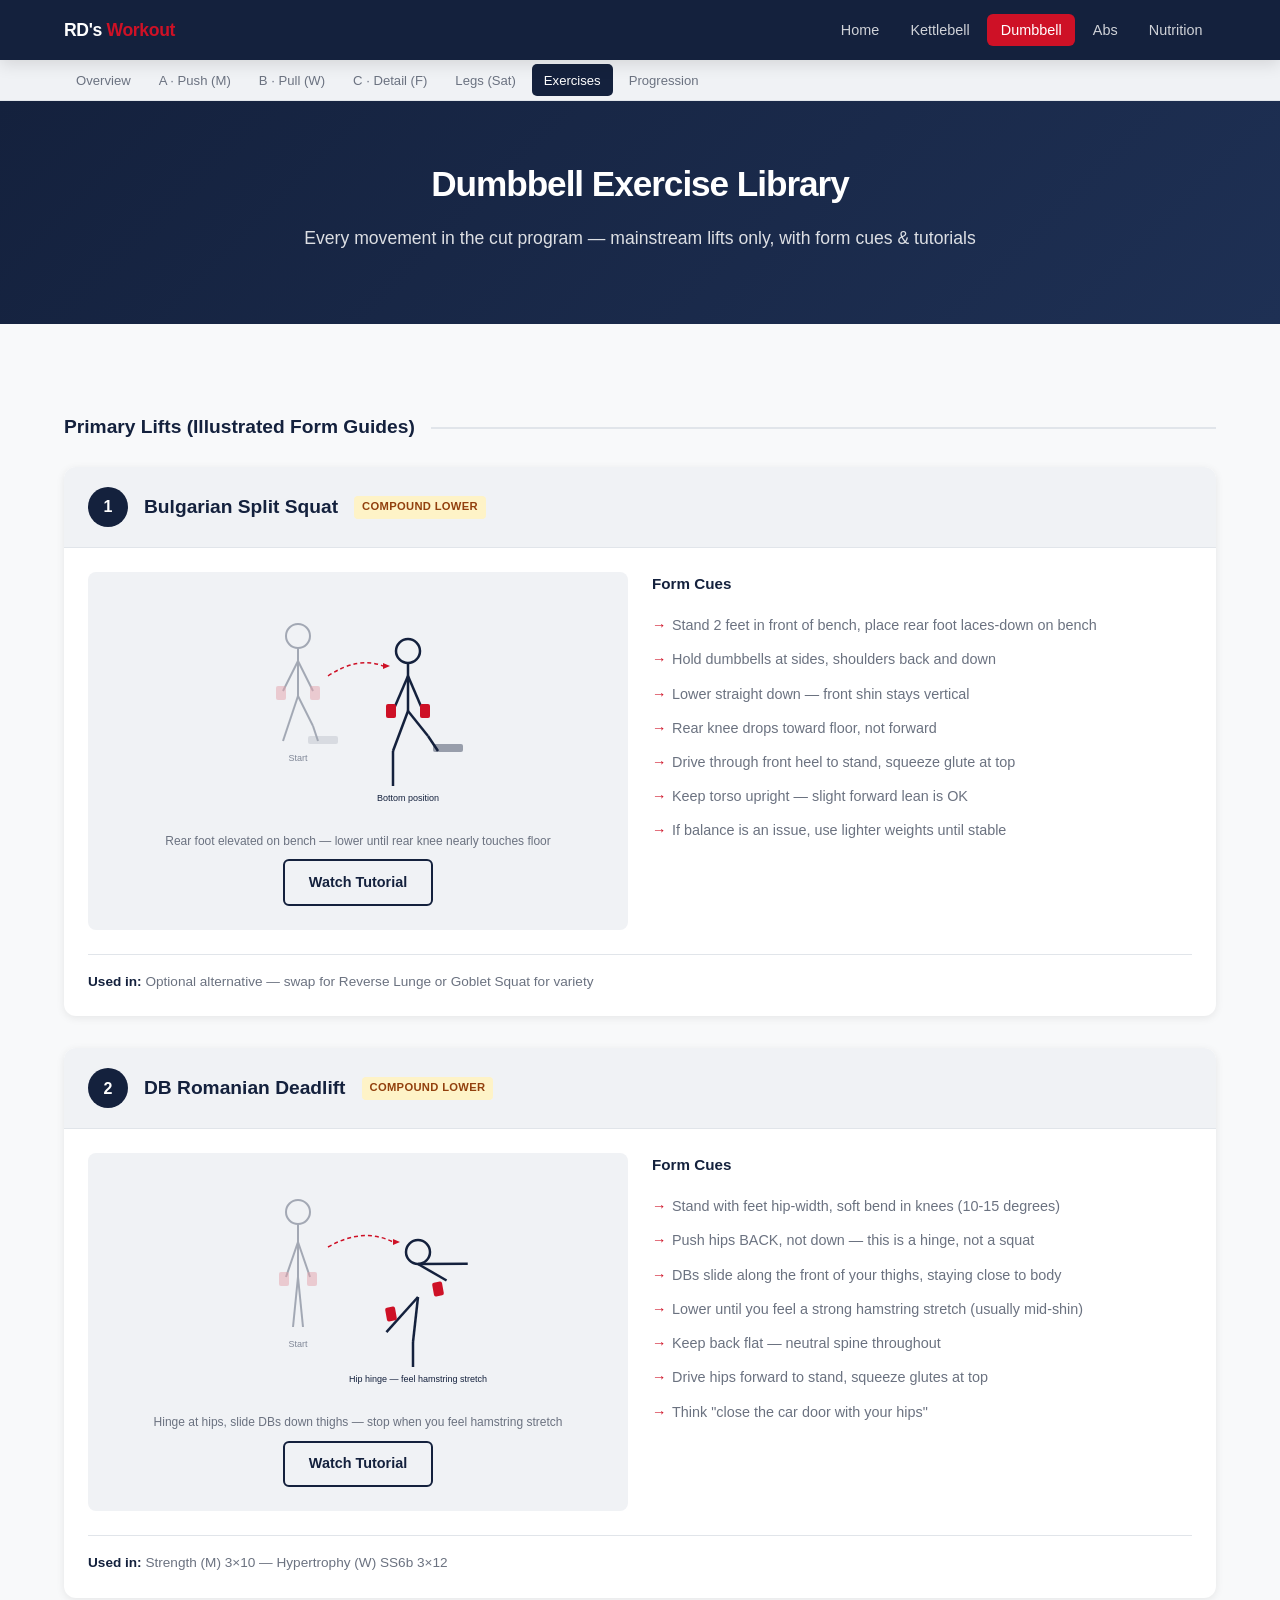
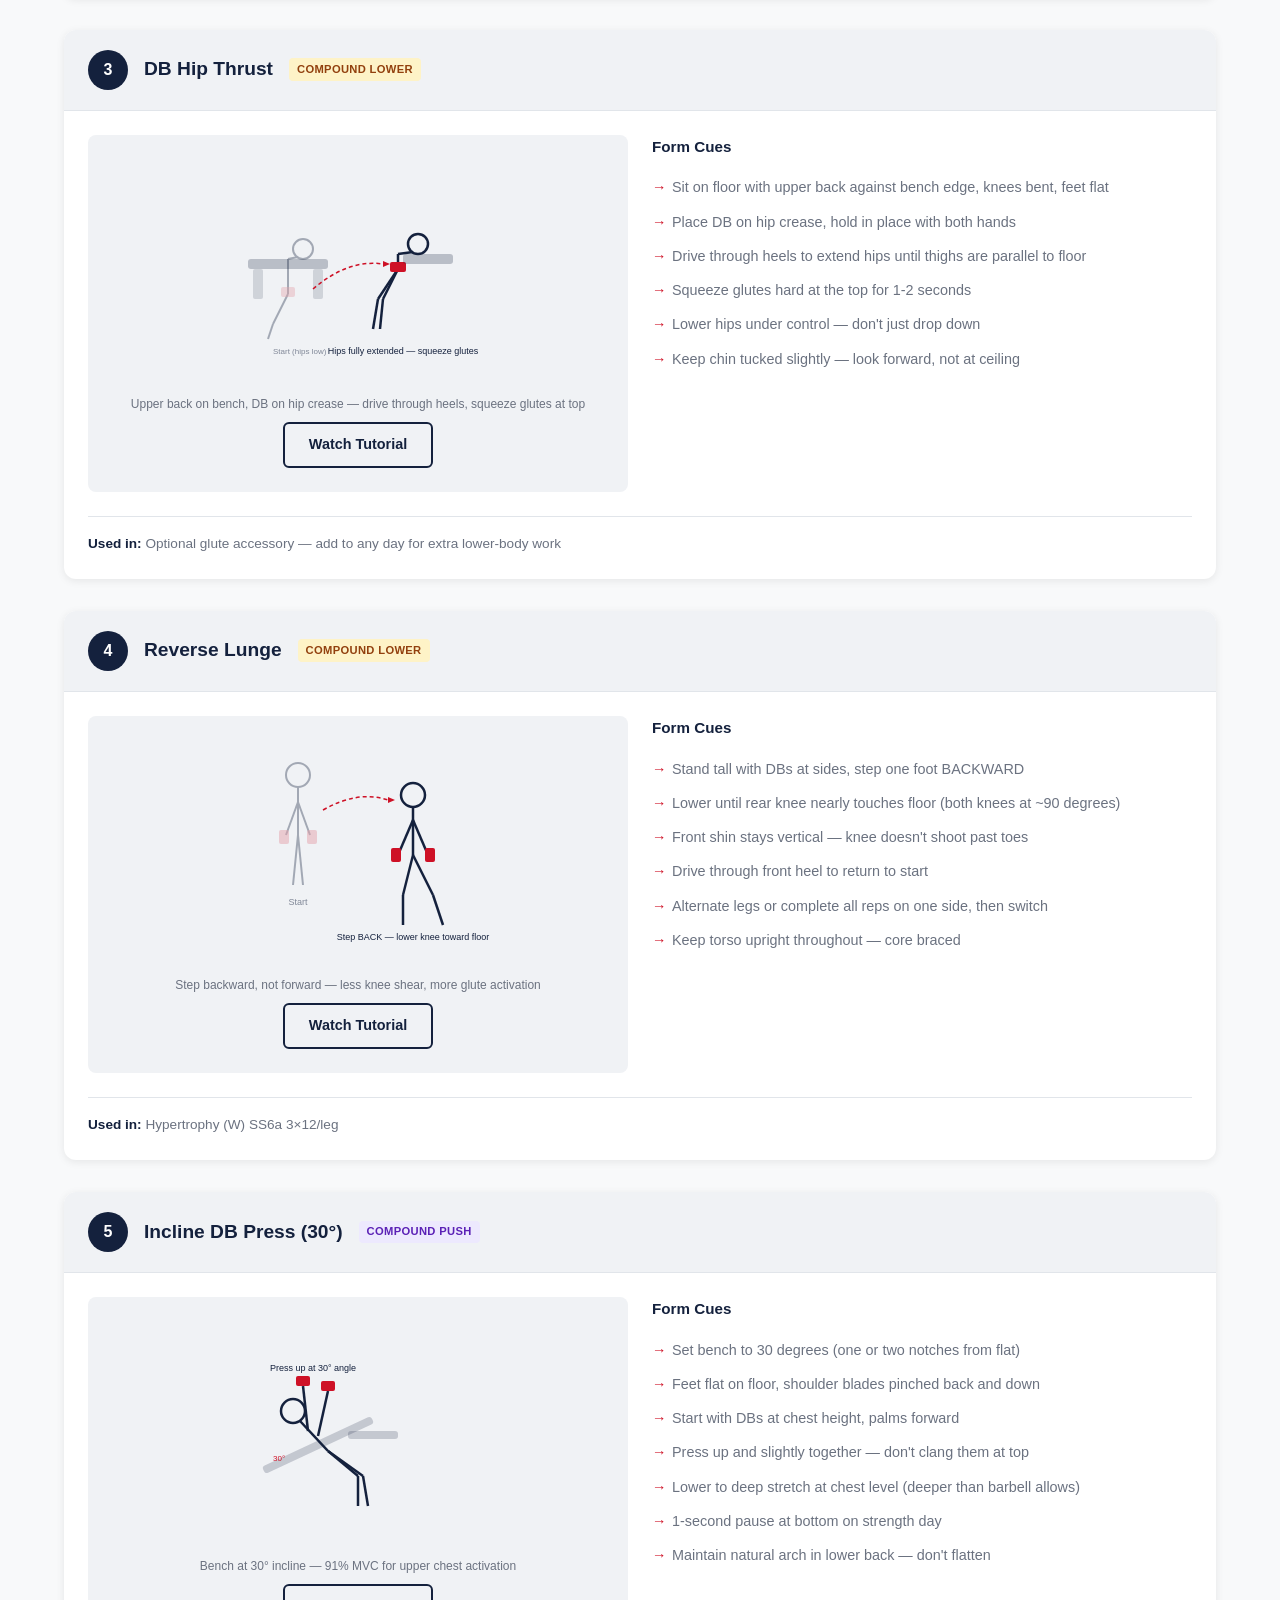
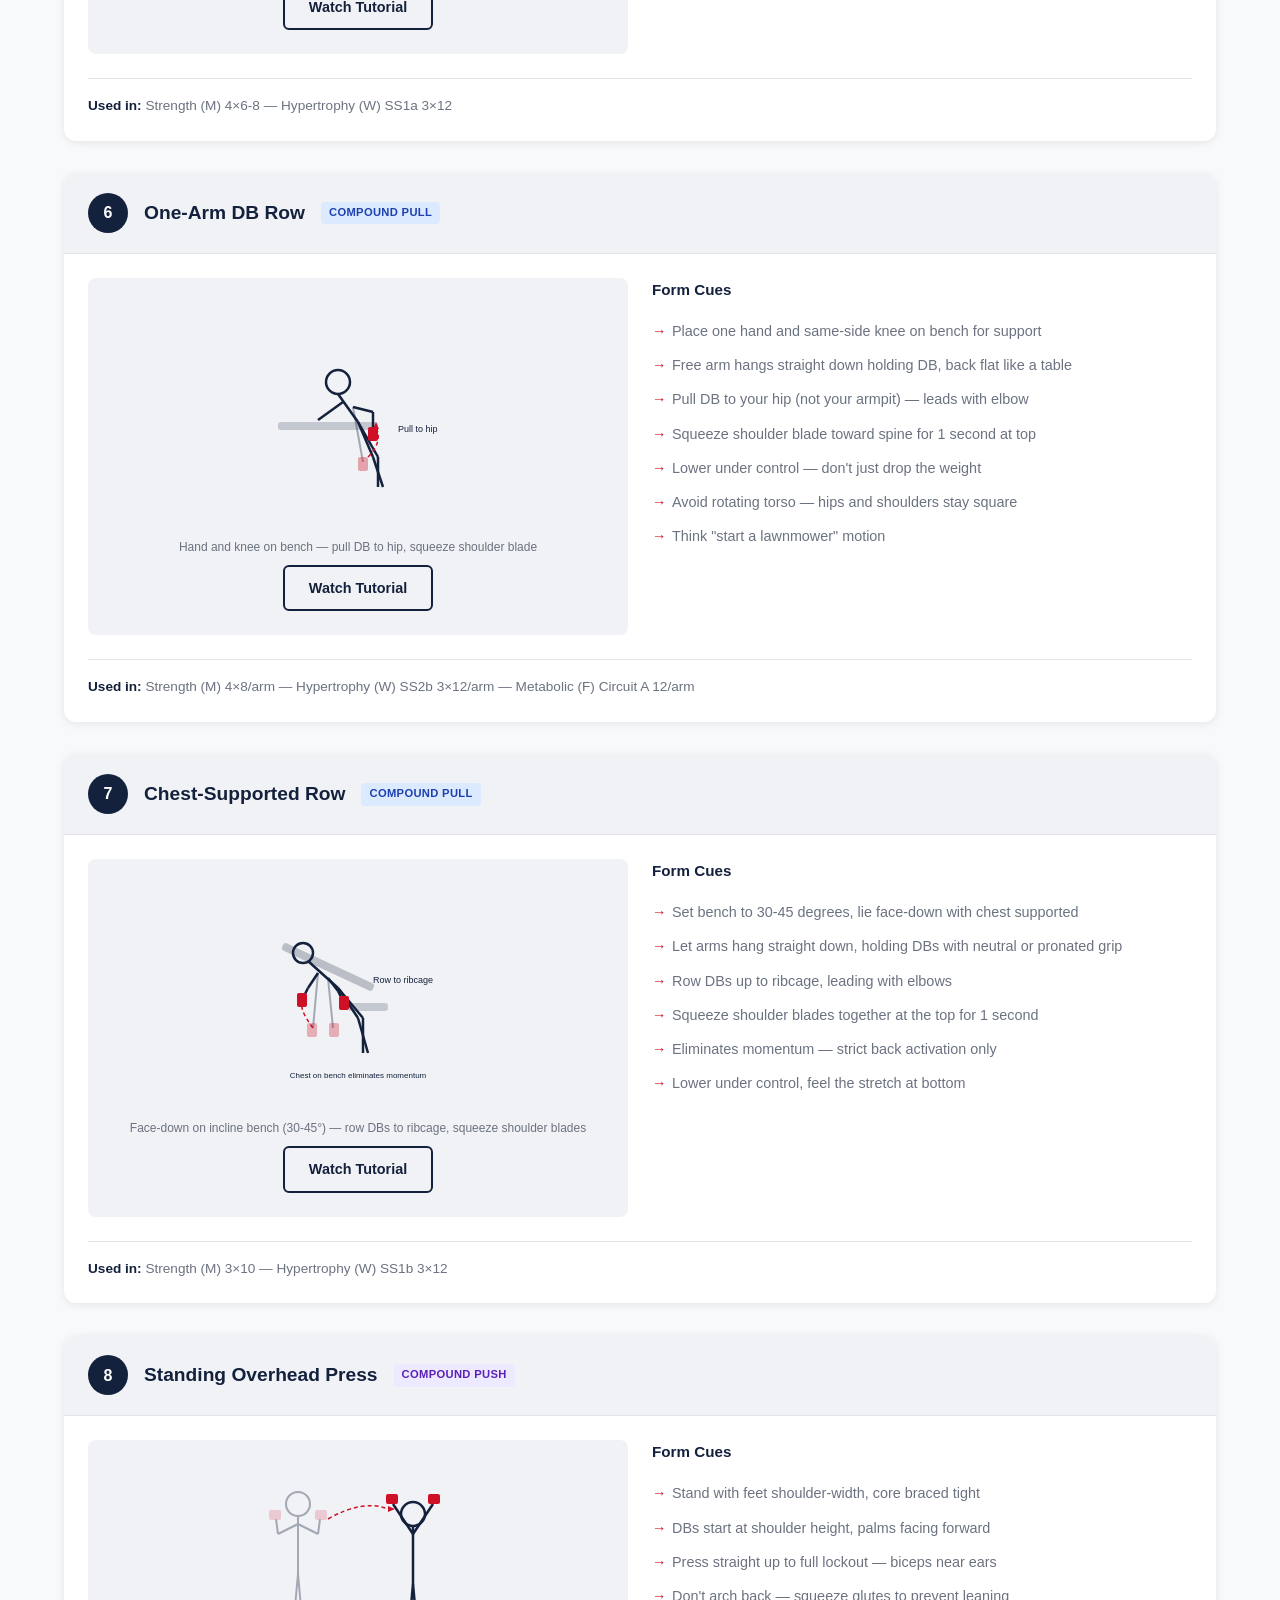
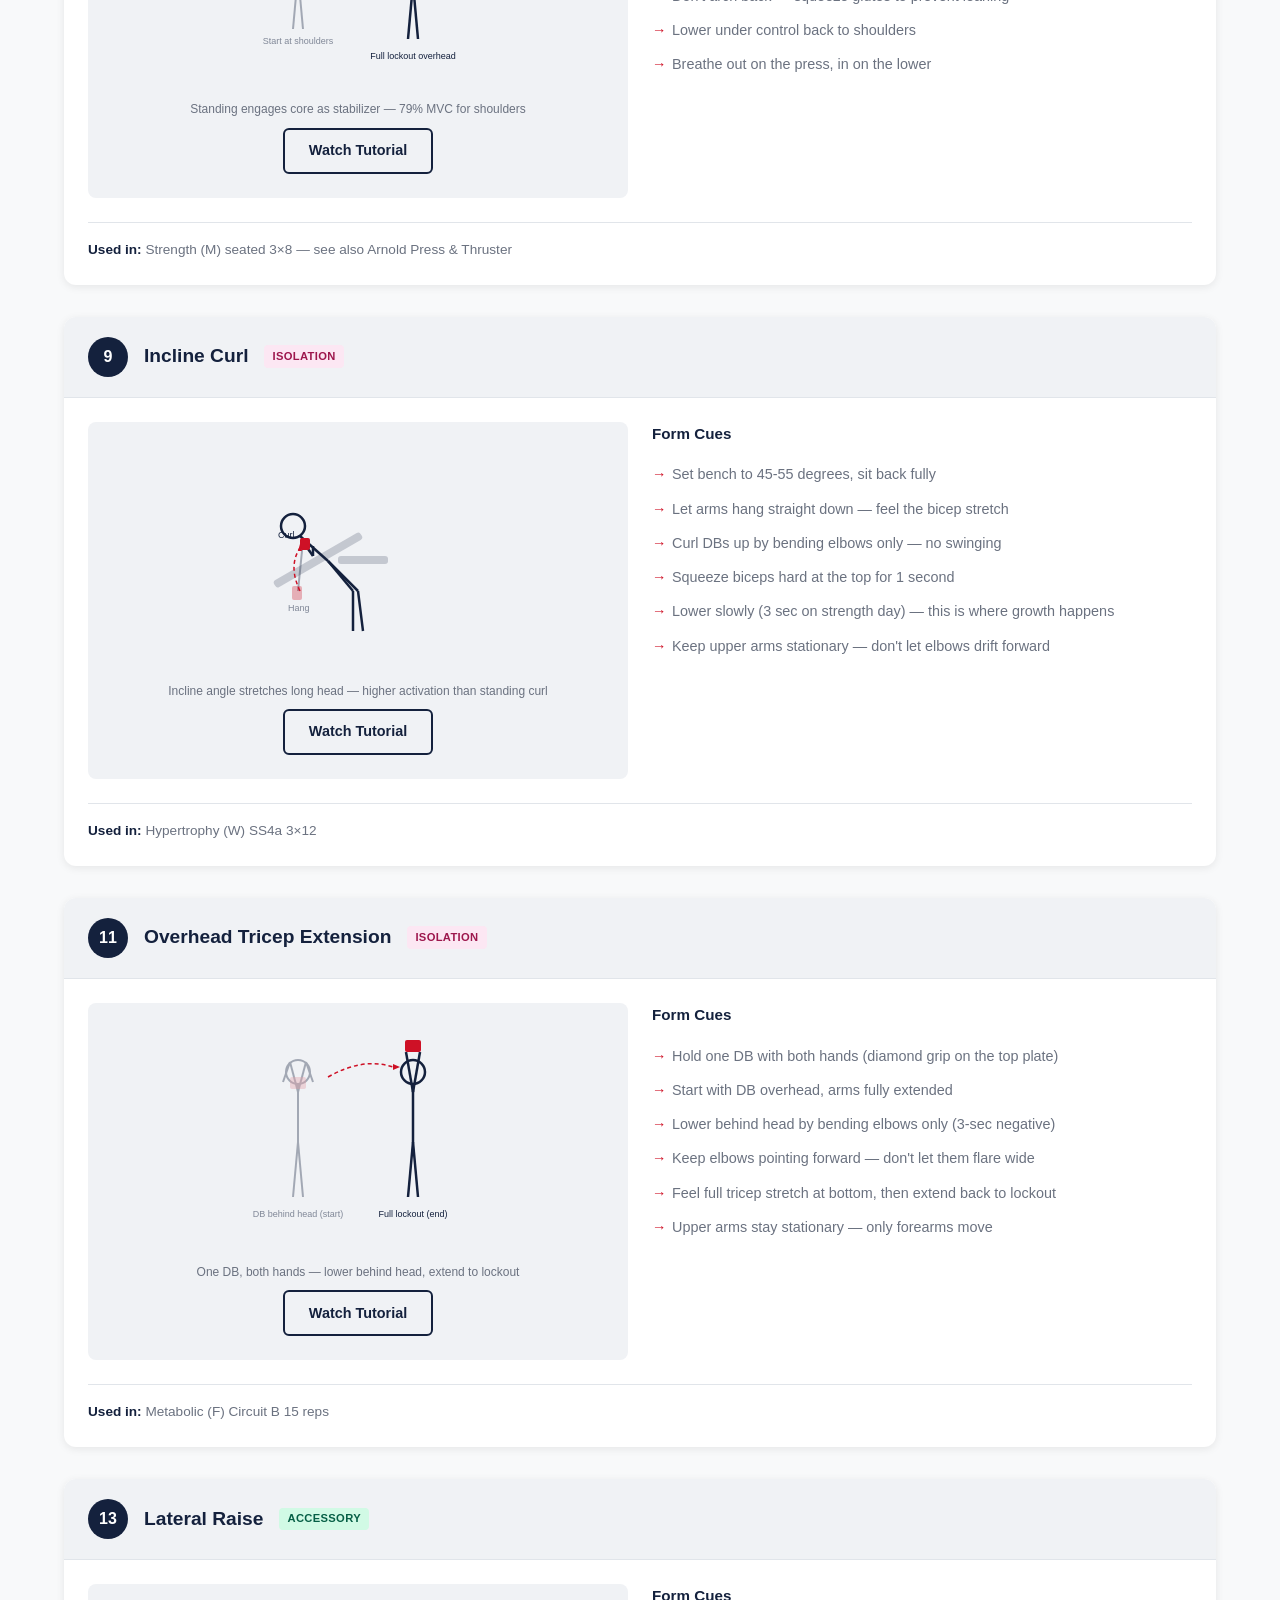
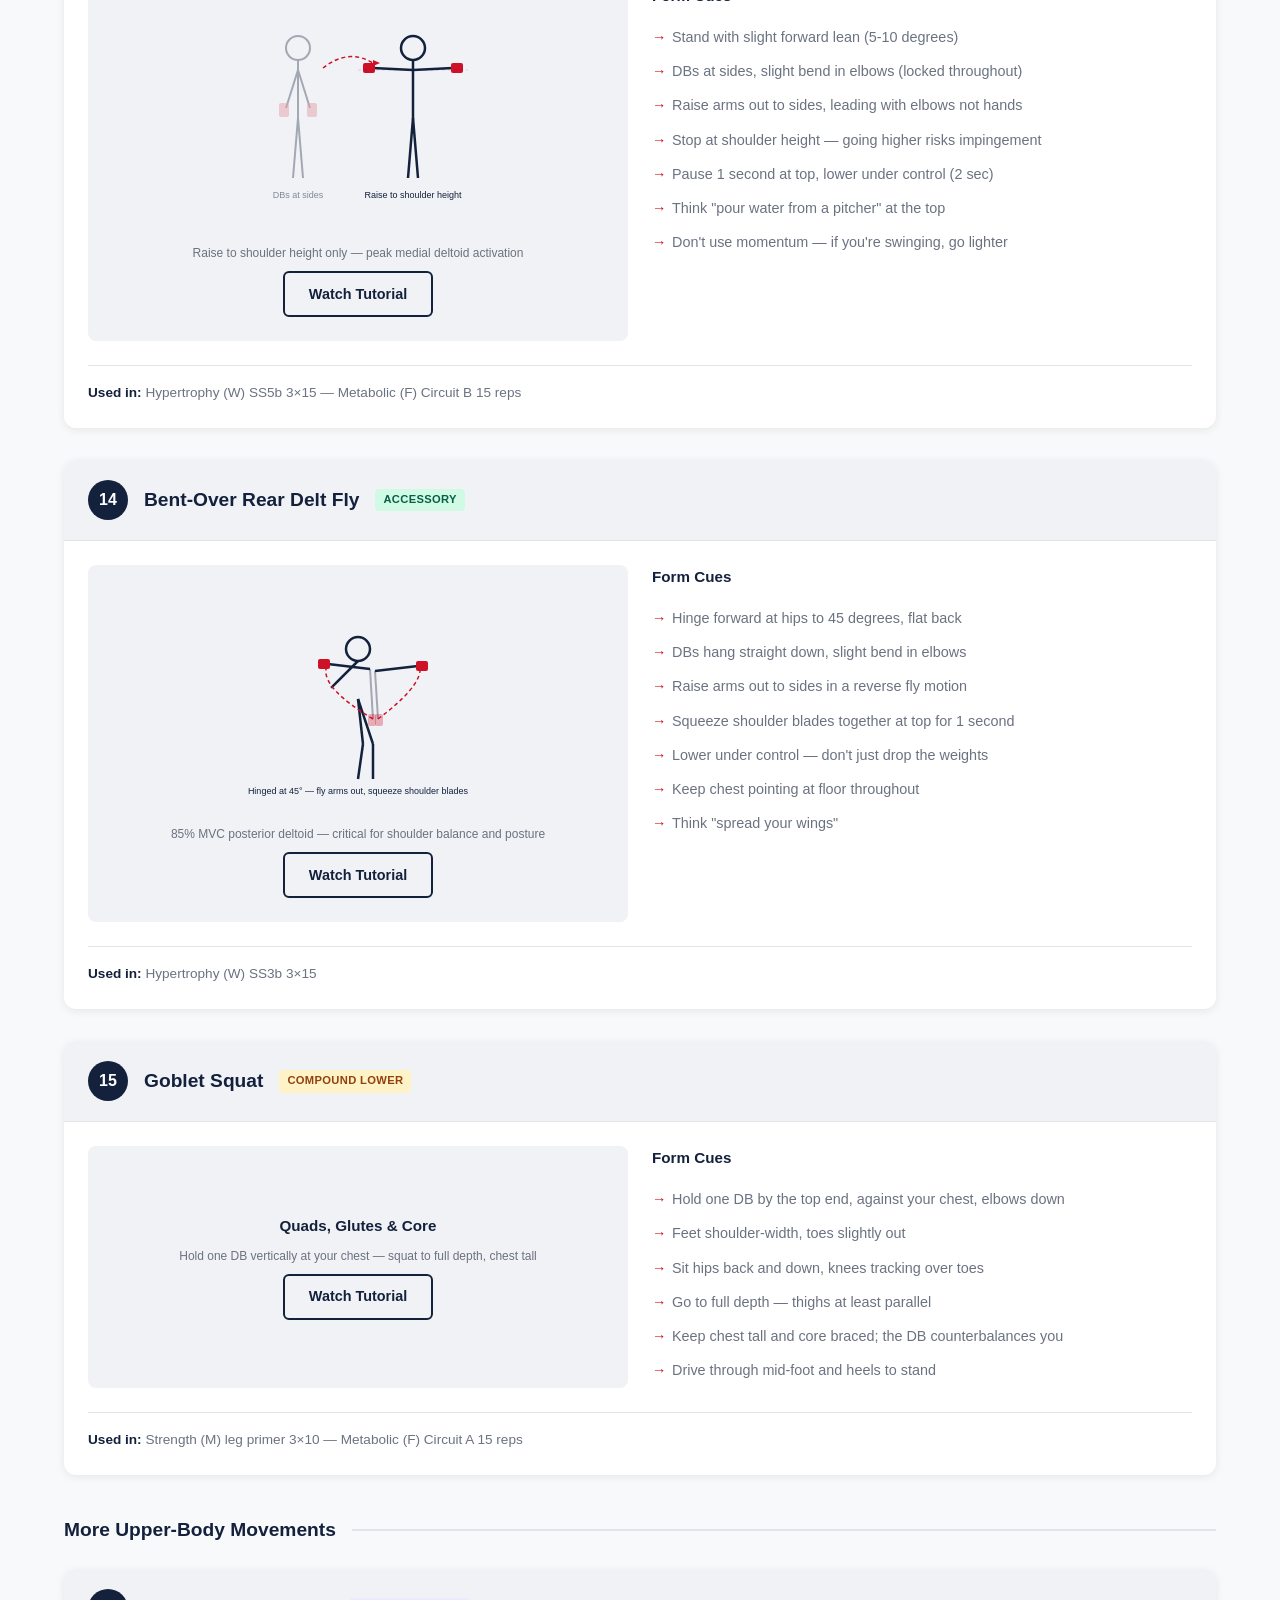
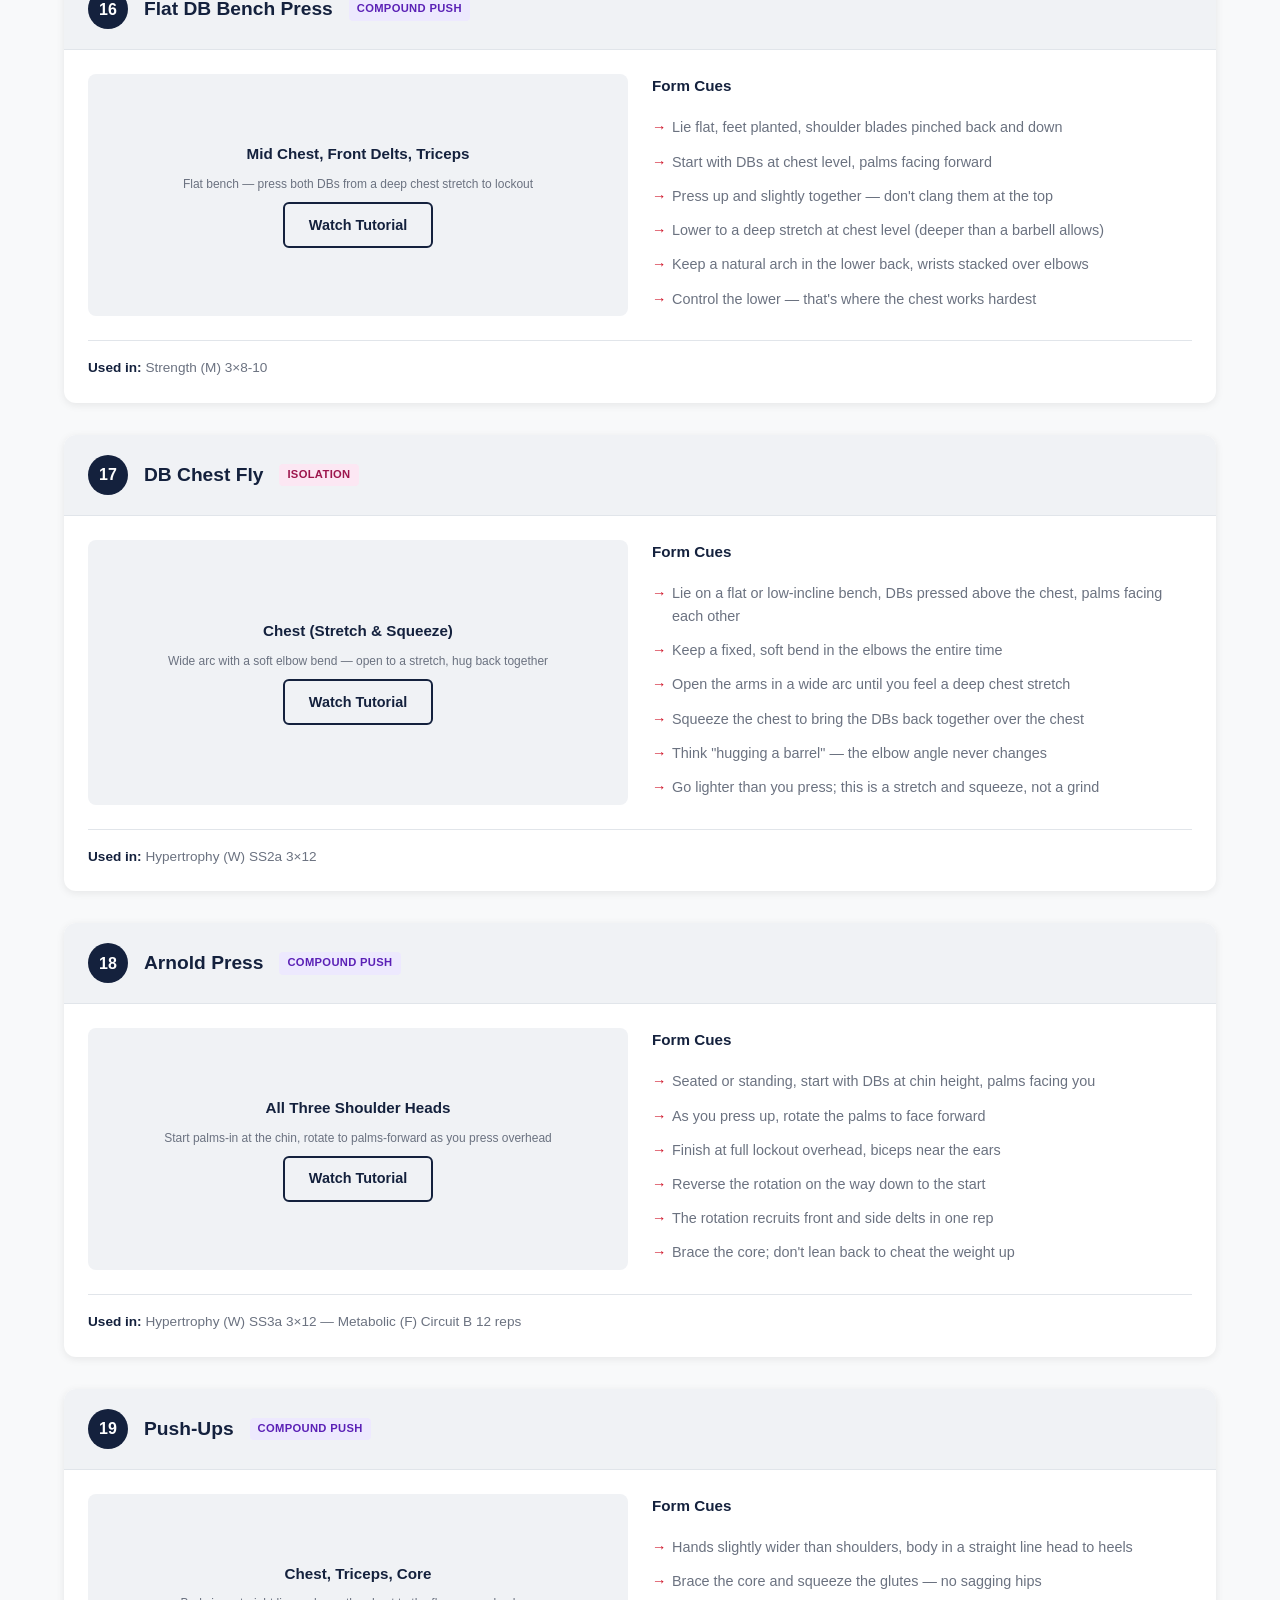
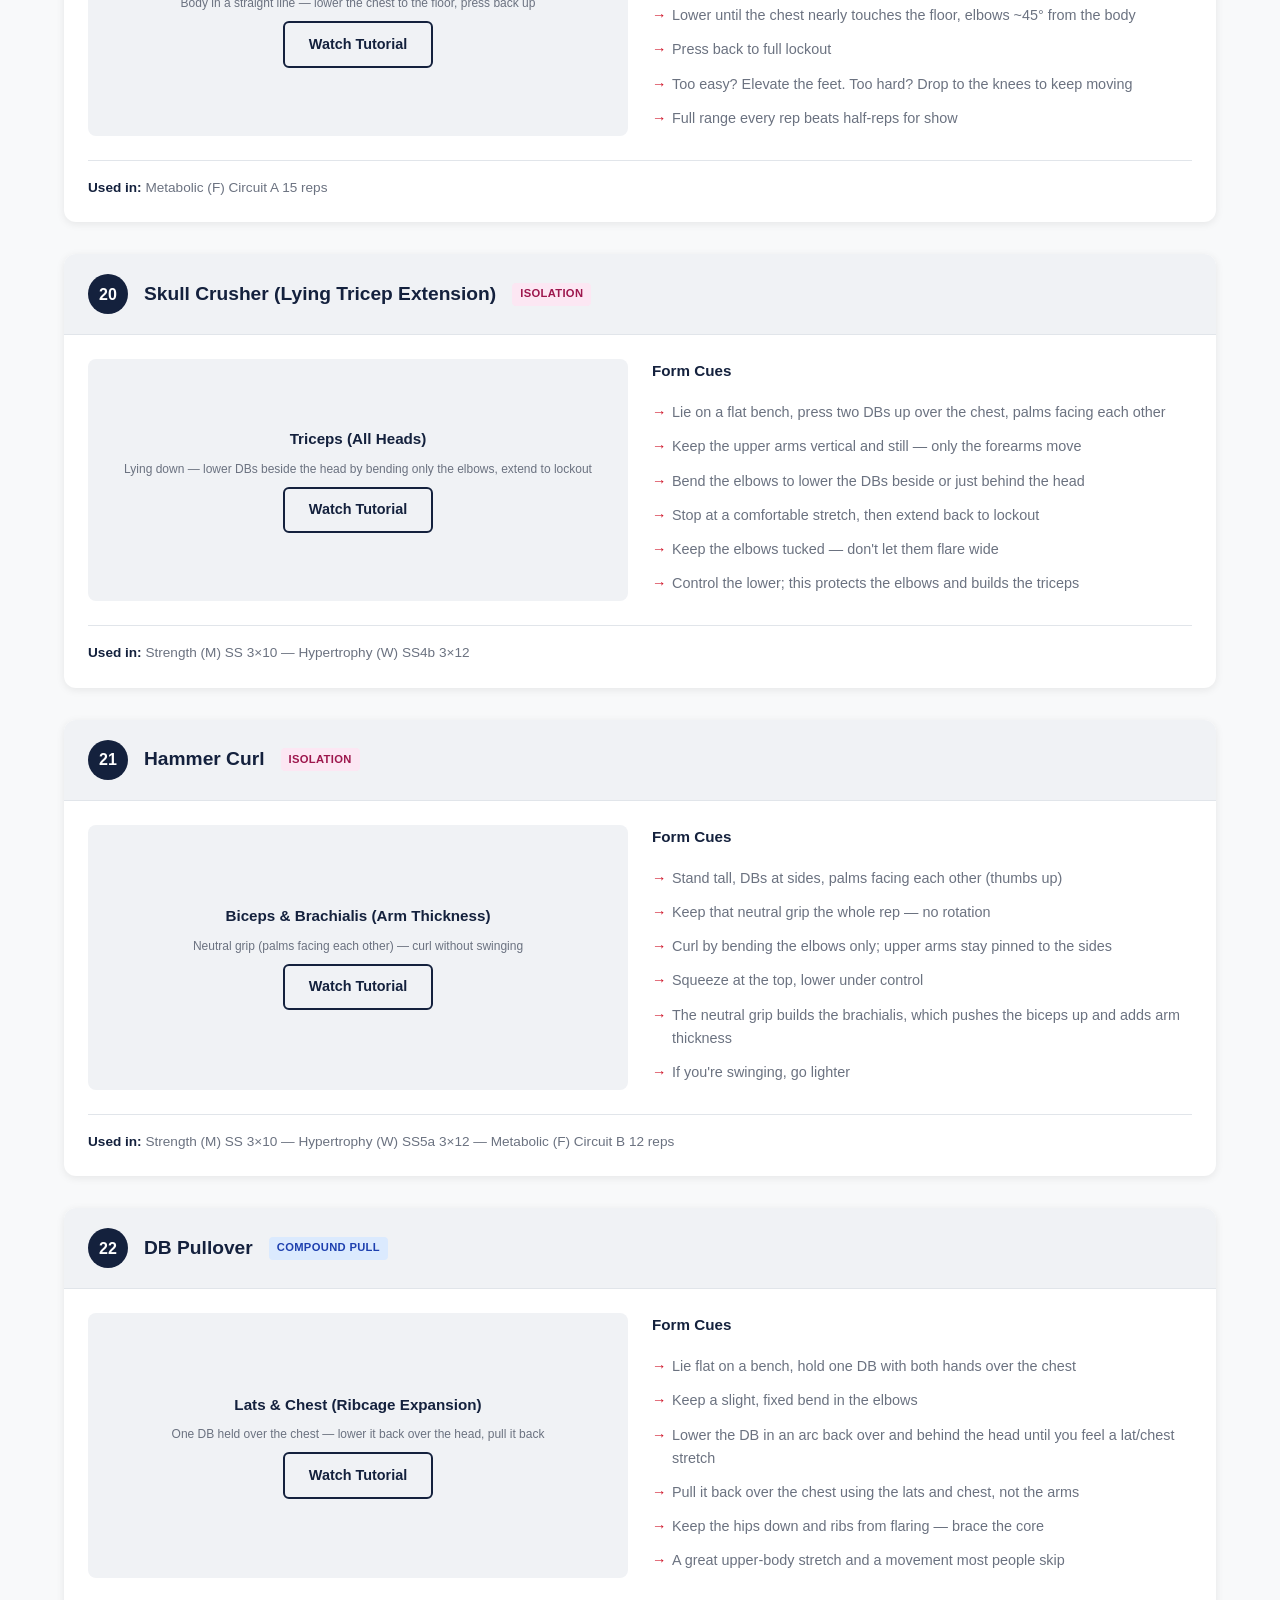
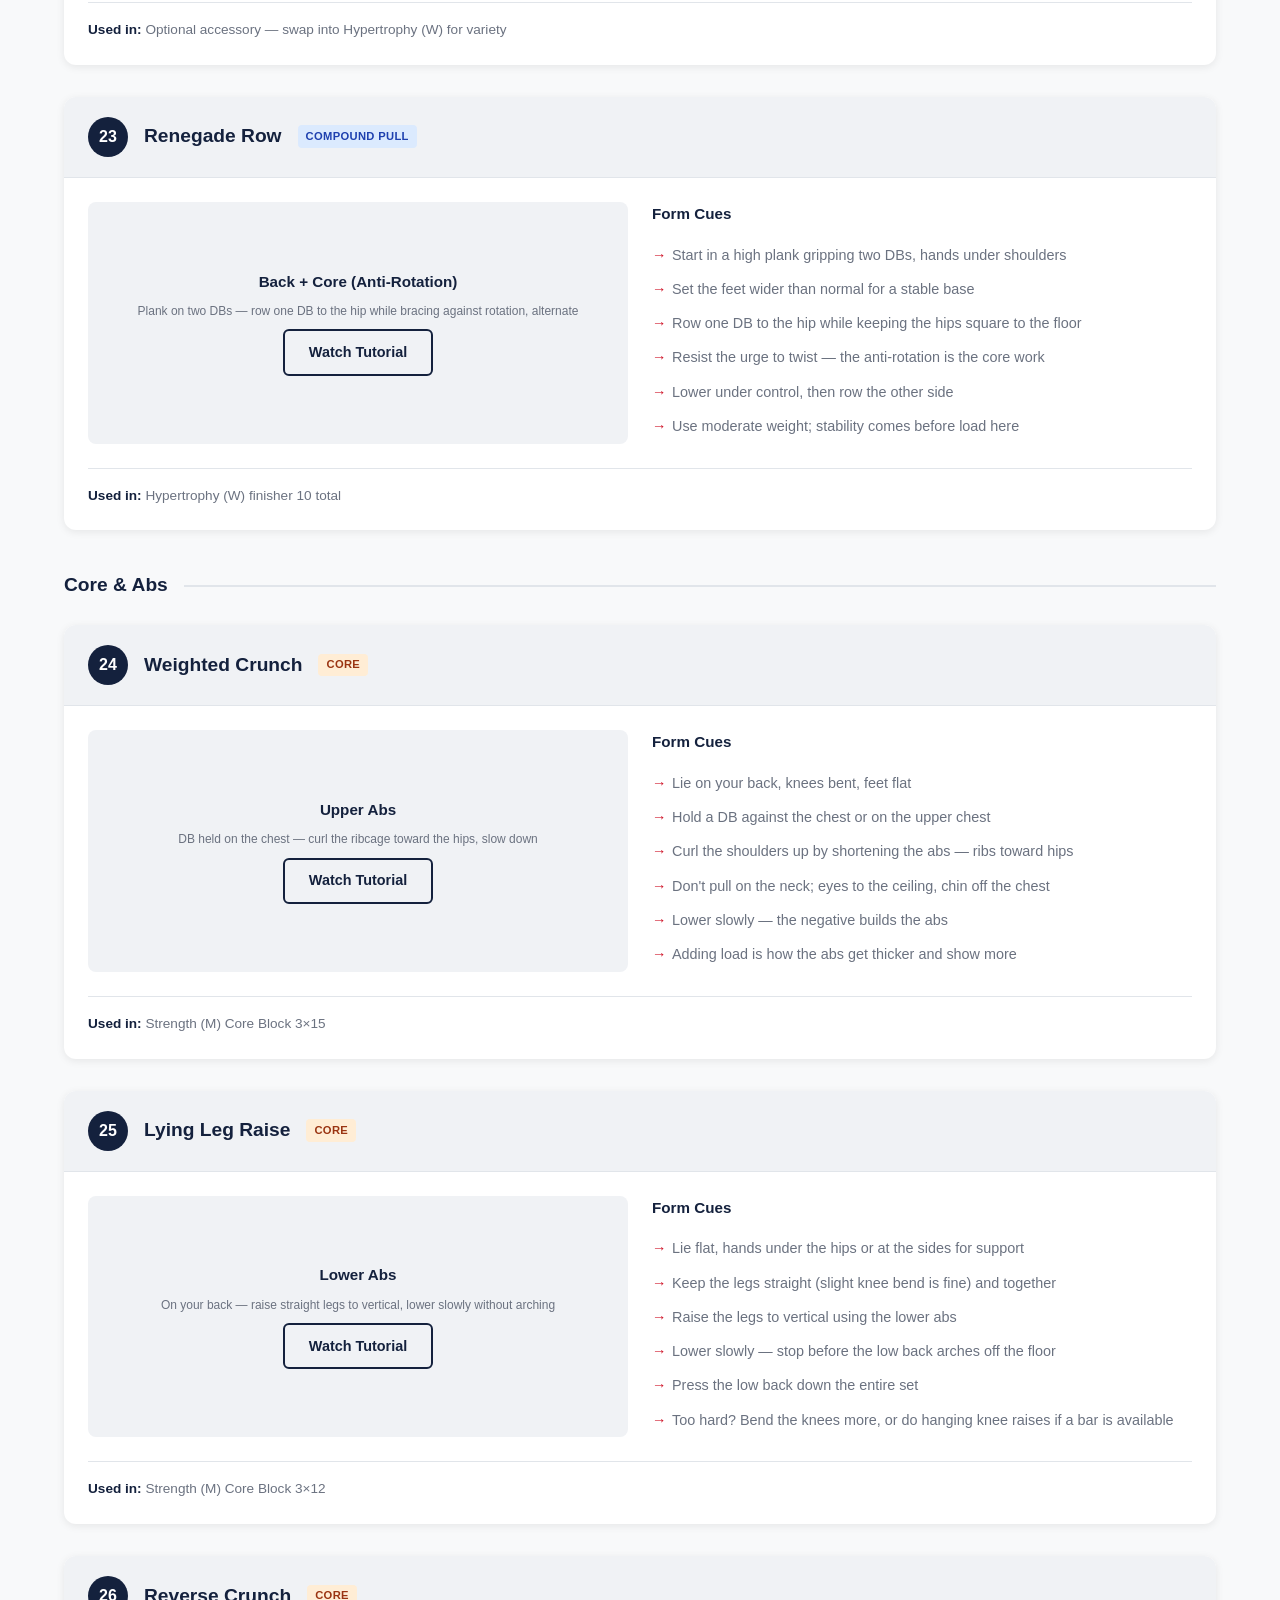
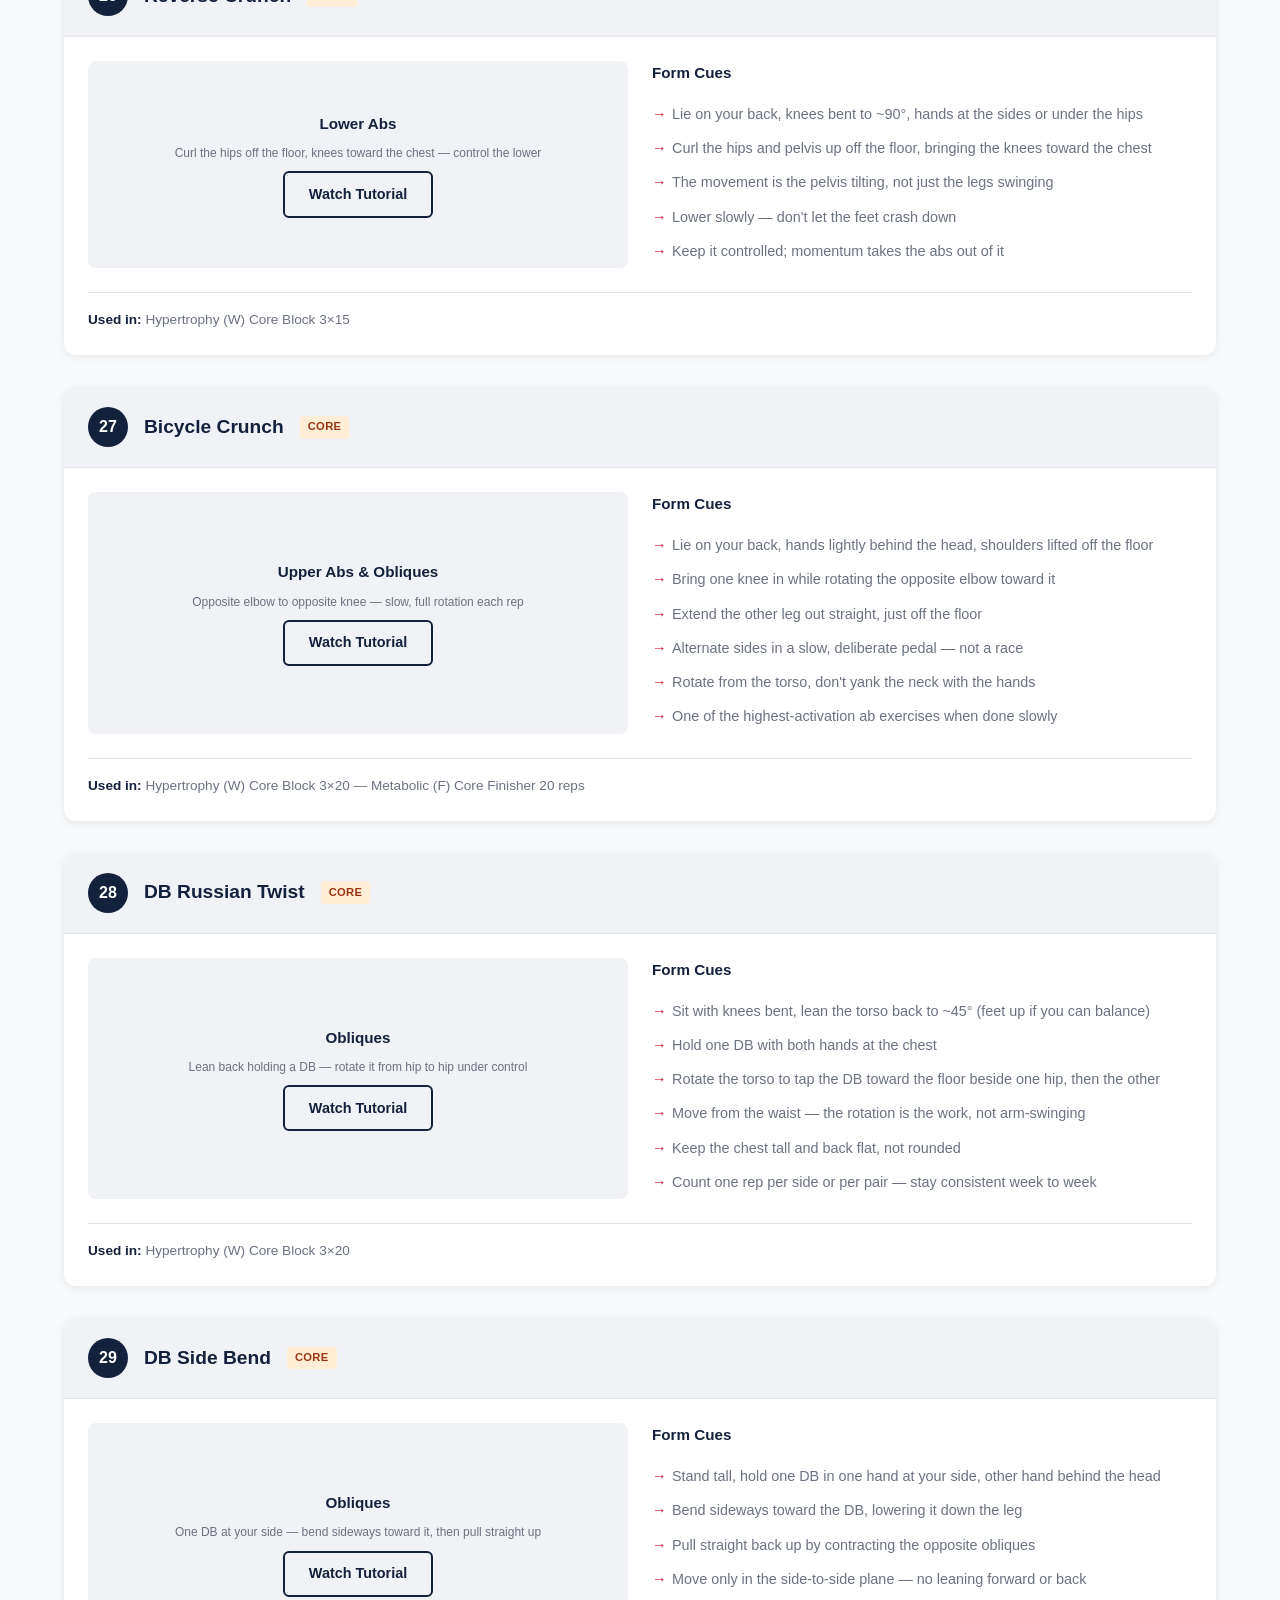
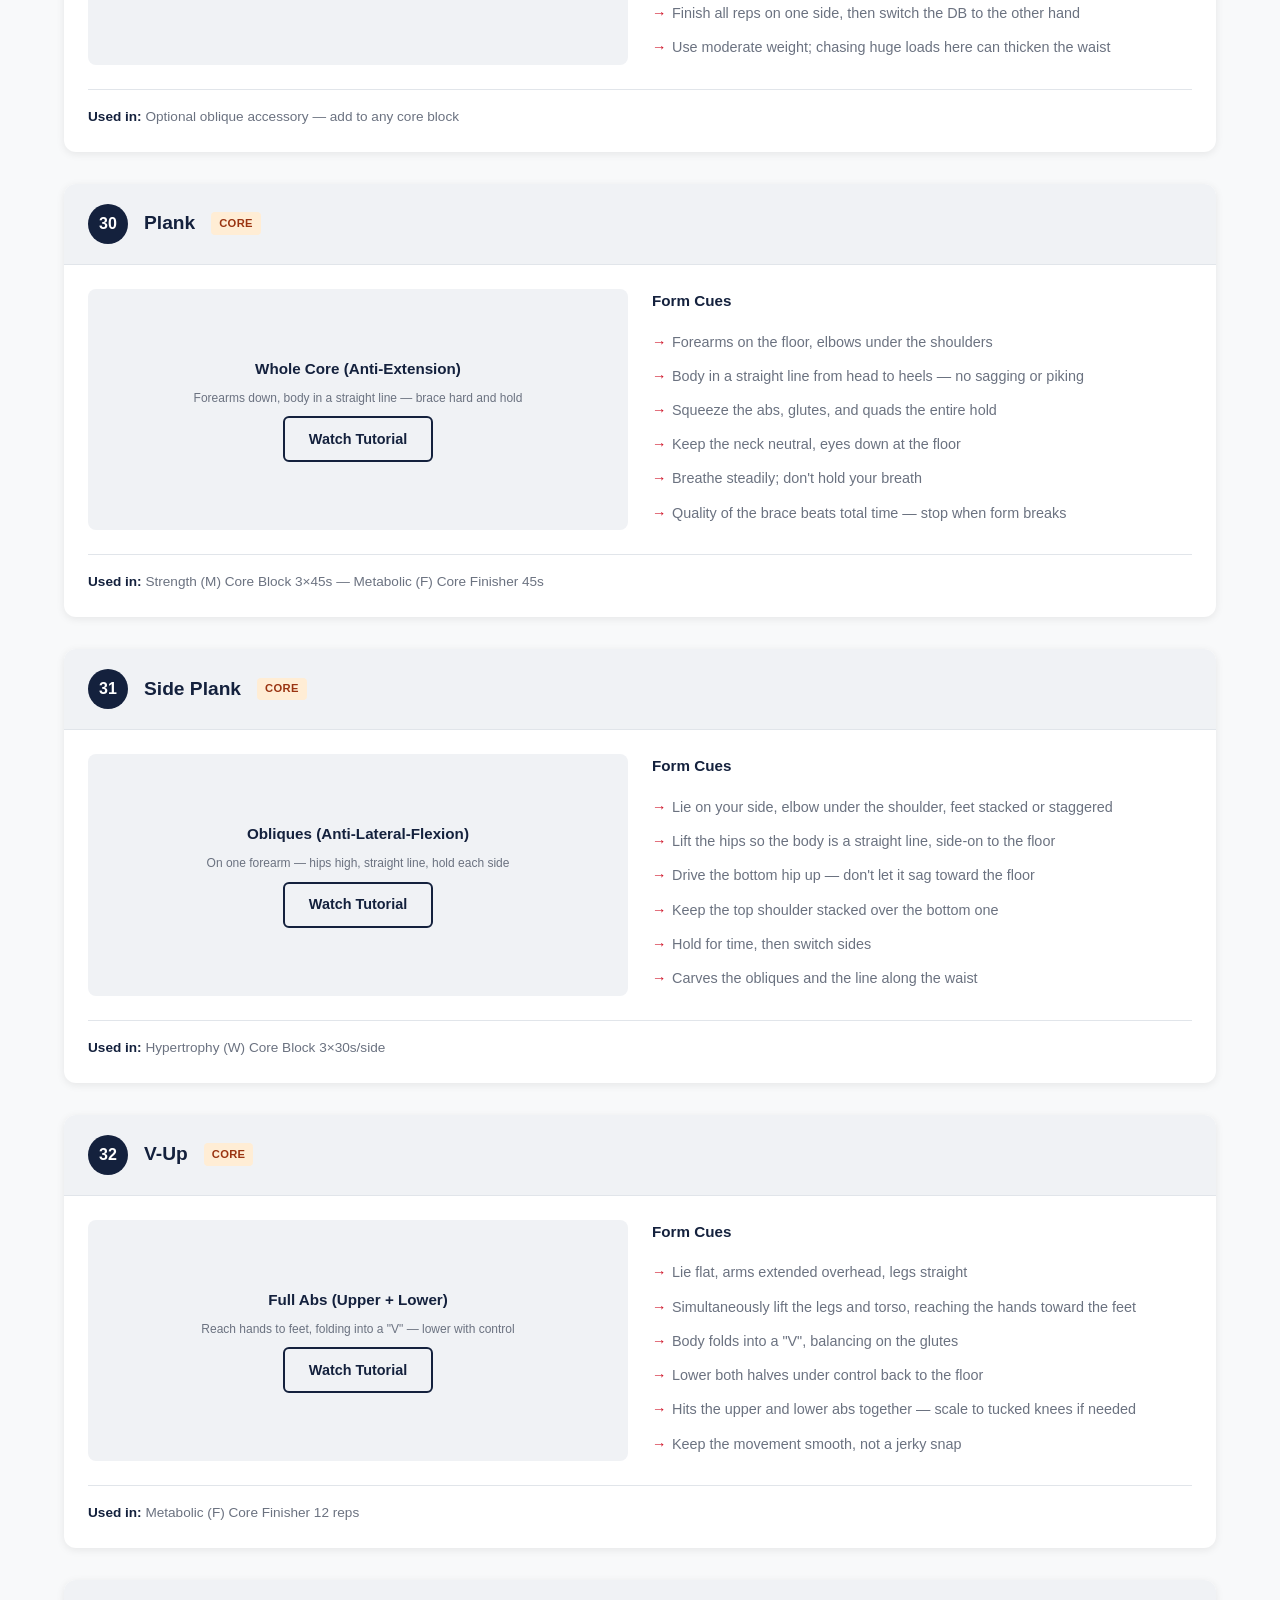
==== commit 9ddfde25: "Rework dumbbell program from fat-loss cut into upper-body recomposition At 155 lbs and 5'9.75", ther" ====
--- a/db-exercises.html
+++ b/db-exercises.html
@@ -53,9 +53,10 @@
   <div class="subnav">
     <div class="subnav-inner">
       <a href="dumbbell.html">Overview</a>
-      <a href="strength.html">Strength (M)</a>
-      <a href="hypertrophy.html">Hypertrophy (W)</a>
-      <a href="metabolic.html">Metabolic (F)</a>
+      <a href="strength.html">A &middot; Push (M)</a>
+      <a href="hypertrophy.html">B &middot; Pull (W)</a>
+      <a href="metabolic.html">C &middot; Detail (F)</a>
+      <a href="legs.html">Legs (Sat)</a>
       <a href="db-exercises.html" class="active">Exercises</a>
       <a href="db-progression.html">Progression</a>
     </div>
@@ -1483,6 +1484,728 @@
           </div>
         </div>
 
+
+        <div class="section-header" style="grid-column:1/-1; margin:3rem 0 1rem;">
+          <h2>Travel &amp; Equipment Variations</h2>
+          <p>Band and bodyweight substitutes for every movement above &mdash; the versions that run in a hotel room</p>
+        </div>
+
+        <!-- ============ Band Chest Press ============ -->
+        <div class="exercise-card" id="band-chest-press">
+          <div class="exercise-card-header">
+            <h3>Band Chest Press</h3>
+            <span class="phase-badge phase-compound-push">Compound Push</span>
+          </div>
+          <div class="exercise-card-body">
+            <div class="exercise-illust">
+              <p class="illust-label" style="font-size:0.95rem;font-weight:600;color:var(--navy);margin-bottom:0.5rem;">Chest, Front Delts, Triceps</p>
+              <p class="illust-label">Band across the upper back, a handle in each hand at armpit height</p>
+              <a href="https://www.youtube.com/results?search_query=resistance+band+chest+press+form" target="_blank" class="btn btn-outline tutorial-link">Watch Tutorial</a>
+            </div>
+            <div class="form-cues">
+              <h4>Form Cues</h4>
+              <ul>
+                <li>Run the band across your upper back, under the armpits, one handle in each hand</li>
+                <li>Hands start beside the chest, elbows at about 45&deg; from the torso</li>
+                <li>Press forward and slightly inward until the hands nearly meet at lockout</li>
+                <li>Squeeze the chest hard for a full second at the end of the press</li>
+                <li>Return under control &mdash; do not let the band snap the hands back</li>
+                <li>Step further from the anchor, or take a wider stance on the band, to add tension</li>
+              </ul>
+            </div>
+            <div class="exercise-usage">
+              <strong>Used in:</strong> Session A (M) and B (W), Bands tier
+            </div>
+          </div>
+        </div>
+
+        <!-- ============ Band Incline Press ============ -->
+        <div class="exercise-card" id="band-incline-press">
+          <div class="exercise-card-header">
+            <h3>Band Incline Press</h3>
+            <span class="phase-badge phase-compound-push">Compound Push</span>
+          </div>
+          <div class="exercise-card-body">
+            <div class="exercise-illust">
+              <p class="illust-label" style="font-size:0.95rem;font-weight:600;color:var(--navy);margin-bottom:0.5rem;">Upper Chest, Front Delts</p>
+              <p class="illust-label">Band anchored low behind you, press up and forward at roughly 30&deg;</p>
+              <a href="https://www.youtube.com/results?search_query=resistance+band+low+to+high+chest+press" target="_blank" class="btn btn-outline tutorial-link">Watch Tutorial</a>
+            </div>
+            <div class="form-cues">
+              <h4>Form Cues</h4>
+              <ul>
+                <li>Anchor the band low, at ankle height in a door hinge</li>
+                <li>Face away from the anchor, handles at chest height, split stance for balance</li>
+                <li>Press up and forward on a 30&deg; line, the same path as an incline dumbbell press</li>
+                <li>Finish with the hands together and slightly above the collarbones</li>
+                <li>Lower slowly and let the band pull the hands back to a stretch across the chest</li>
+              </ul>
+            </div>
+            <div class="exercise-usage">
+              <strong>Used in:</strong> Session A (M) and C (F), Bands tier
+            </div>
+          </div>
+        </div>
+
+        <!-- ============ Band Chest Fly ============ -->
+        <div class="exercise-card" id="band-fly">
+          <div class="exercise-card-header">
+            <h3>Band Chest Fly</h3>
+            <span class="phase-badge phase-isolation">Isolation</span>
+          </div>
+          <div class="exercise-card-body">
+            <div class="exercise-illust">
+              <p class="illust-label" style="font-size:0.95rem;font-weight:600;color:var(--navy);margin-bottom:0.5rem;">Chest (Stretch and Squeeze)</p>
+              <p class="illust-label">Band anchored at chest height behind you, arms sweep together in a wide arc</p>
+              <a href="https://www.youtube.com/results?search_query=resistance+band+chest+fly+form" target="_blank" class="btn btn-outline tutorial-link">Watch Tutorial</a>
+            </div>
+            <div class="form-cues">
+              <h4>Form Cues</h4>
+              <ul>
+                <li>Anchor at chest height behind you, a handle in each hand, step forward into tension</li>
+                <li>Slight fixed bend in the elbows, arms out wide to start</li>
+                <li>Sweep the hands together in a wide arc, as if hugging a barrel</li>
+                <li>Cross the hands slightly at the finish for an extra squeeze</li>
+                <li>Open slowly to a deep stretch across the chest, then repeat</li>
+              </ul>
+            </div>
+            <div class="exercise-usage">
+              <strong>Used in:</strong> Session C (F), Bands tier
+            </div>
+          </div>
+        </div>
+
+        <!-- ============ Band Seated Row ============ -->
+        <div class="exercise-card" id="band-row">
+          <div class="exercise-card-header">
+            <h3>Band Seated Row</h3>
+            <span class="phase-badge phase-compound-pull">Compound Pull</span>
+          </div>
+          <div class="exercise-card-body">
+            <div class="exercise-illust">
+              <p class="illust-label" style="font-size:0.95rem;font-weight:600;color:var(--navy);margin-bottom:0.5rem;">Lats, Mid-Back, Rear Delts, Biceps</p>
+              <p class="illust-label">Band anchored at chest height, row the handles to the ribs</p>
+              <a href="https://www.youtube.com/results?search_query=resistance+band+seated+row+form" target="_blank" class="btn btn-outline tutorial-link">Watch Tutorial</a>
+            </div>
+            <div class="form-cues">
+              <h4>Form Cues</h4>
+              <ul>
+                <li>Anchor the band at chest height, sit or stand facing it, arms extended</li>
+                <li>Start each rep with the shoulder blades allowed to travel forward for a full stretch</li>
+                <li>Pull the handles to the lower ribs, elbows past the torso, wrists neutral</li>
+                <li>Squeeze the shoulder blades together and hold one full second</li>
+                <li>Extend slowly, resisting the band the whole way out</li>
+                <li>For the one-arm version, work one side at a time and let the torso rotate slightly into the stretch</li>
+              </ul>
+            </div>
+            <div class="exercise-usage">
+              <strong>Used in:</strong> Sessions A, B and C, Bands tier
+            </div>
+          </div>
+        </div>
+
+        <!-- ============ Band Lat Pulldown ============ -->
+        <div class="exercise-card" id="band-pulldown">
+          <div class="exercise-card-header">
+            <h3>Band Lat Pulldown</h3>
+            <span class="phase-badge phase-compound-pull">Compound Pull</span>
+          </div>
+          <div class="exercise-card-body">
+            <div class="exercise-illust">
+              <p class="illust-label" style="font-size:0.95rem;font-weight:600;color:var(--navy);margin-bottom:0.5rem;">Lats (Width)</p>
+              <p class="illust-label">Band anchored over the top of a door, kneel and pull to the collarbone</p>
+              <a href="https://www.youtube.com/results?search_query=resistance+band+lat+pulldown+door+anchor" target="_blank" class="btn btn-outline tutorial-link">Watch Tutorial</a>
+            </div>
+            <div class="form-cues">
+              <h4>Form Cues</h4>
+              <ul>
+                <li>Anchor the band over the top of a closed, locked door, or high in the hinge</li>
+                <li>Kneel or sit facing the door, arms fully extended overhead, slight lean back</li>
+                <li>Pull the handles down to the collarbones by driving the <strong>elbows down toward the ribs</strong>, not back</li>
+                <li>Think about the lats doing the work and the hands just holding on</li>
+                <li>Squeeze one second at the bottom, then let the arms extend fully overhead again</li>
+                <li>This is the closest thing to a pull-up you can do in a hotel room &mdash; it is the reason to travel with bands</li>
+              </ul>
+            </div>
+            <div class="exercise-usage">
+              <strong>Used in:</strong> Session B (W) and C (F), Bands tier
+            </div>
+          </div>
+        </div>
+
+        <!-- ============ Band Overhead Press ============ -->
+        <div class="exercise-card" id="band-oh-press">
+          <div class="exercise-card-header">
+            <h3>Band Overhead Press</h3>
+            <span class="phase-badge phase-compound-push">Compound Push</span>
+          </div>
+          <div class="exercise-card-body">
+            <div class="exercise-illust">
+              <p class="illust-label" style="font-size:0.95rem;font-weight:600;color:var(--navy);margin-bottom:0.5rem;">Shoulders, Triceps</p>
+              <p class="illust-label">Stand on the middle of the band, press the handles overhead</p>
+              <a href="https://www.youtube.com/results?search_query=resistance+band+overhead+press+form" target="_blank" class="btn btn-outline tutorial-link">Watch Tutorial</a>
+            </div>
+            <div class="form-cues">
+              <h4>Form Cues</h4>
+              <ul>
+                <li>Stand on the centre of the band with both feet, handles at shoulder height</li>
+                <li>Brace the core and squeeze the glutes so the back does not arch</li>
+                <li>Press straight overhead to full lockout, biceps beside the ears</li>
+                <li>Lower under control to shoulder height, keeping tension the whole way</li>
+                <li>Widen the stance on the band to increase resistance</li>
+              </ul>
+            </div>
+            <div class="exercise-usage">
+              <strong>Used in:</strong> Session A (M) and C (F), Bands tier
+            </div>
+          </div>
+        </div>
+
+        <!-- ============ Band Lateral Raise ============ -->
+        <div class="exercise-card" id="band-lat-raise">
+          <div class="exercise-card-header">
+            <h3>Band Lateral Raise</h3>
+            <span class="phase-badge phase-isolation">Isolation</span>
+          </div>
+          <div class="exercise-card-body">
+            <div class="exercise-illust">
+              <p class="illust-label" style="font-size:0.95rem;font-weight:600;color:var(--navy);margin-bottom:0.5rem;">Side Delts (Shoulder Width)</p>
+              <p class="illust-label">Stand on the band, raise the arms out to shoulder height</p>
+              <a href="https://www.youtube.com/results?search_query=resistance+band+lateral+raise+form" target="_blank" class="btn btn-outline tutorial-link">Watch Tutorial</a>
+            </div>
+            <div class="form-cues">
+              <h4>Form Cues</h4>
+              <ul>
+                <li>Stand on the band, a handle in each hand at your sides</li>
+                <li>Lead with the elbows, raising the arms out to the sides</li>
+                <li>Stop at shoulder height &mdash; no higher, the traps take over above that</li>
+                <li>Pause a beat at the top, lower slowly against the band</li>
+                <li>Keep it light and strict; this is a detail movement, not a strength one</li>
+              </ul>
+            </div>
+            <div class="exercise-usage">
+              <strong>Used in:</strong> Sessions B and C, Bands tier
+            </div>
+          </div>
+        </div>
+
+        <!-- ============ Band Face Pull ============ -->
+        <div class="exercise-card" id="band-face-pull">
+          <div class="exercise-card-header">
+            <h3>Band Face Pull</h3>
+            <span class="phase-badge phase-isolation">Isolation</span>
+          </div>
+          <div class="exercise-card-body">
+            <div class="exercise-illust">
+              <p class="illust-label" style="font-size:0.95rem;font-weight:600;color:var(--navy);margin-bottom:0.5rem;">Rear Delts, Upper Back, Rotator Cuff</p>
+              <p class="illust-label">Band anchored at eye height, pull to the forehead with high elbows</p>
+              <a href="https://www.youtube.com/results?search_query=resistance+band+face+pull+form" target="_blank" class="btn btn-outline tutorial-link">Watch Tutorial</a>
+            </div>
+            <div class="form-cues">
+              <h4>Form Cues</h4>
+              <ul>
+                <li>Anchor the band at roughly eye height, hold the handles with an overhand grip</li>
+                <li>Step back into tension, arms extended straight out in front</li>
+                <li>Pull the handles toward the forehead, elbows flaring high and wide</li>
+                <li>Finish by rotating the hands back so the knuckles point behind you</li>
+                <li>Squeeze the rear delts and mid-back one second, then extend slowly</li>
+                <li>The best single movement for posture and for balancing all the pressing</li>
+              </ul>
+            </div>
+            <div class="exercise-usage">
+              <strong>Used in:</strong> Session B (W), Bands tier
+            </div>
+          </div>
+        </div>
+
+        <!-- ============ Band Tricep Pushdown ============ -->
+        <div class="exercise-card" id="band-pushdown">
+          <div class="exercise-card-header">
+            <h3>Band Tricep Pushdown</h3>
+            <span class="phase-badge phase-isolation">Isolation</span>
+          </div>
+          <div class="exercise-card-body">
+            <div class="exercise-illust">
+              <p class="illust-label" style="font-size:0.95rem;font-weight:600;color:var(--navy);margin-bottom:0.5rem;">Triceps</p>
+              <p class="illust-label">Band anchored high, elbows pinned, extend to full lockout</p>
+              <a href="https://www.youtube.com/results?search_query=resistance+band+tricep+pushdown+form" target="_blank" class="btn btn-outline tutorial-link">Watch Tutorial</a>
+            </div>
+            <div class="form-cues">
+              <h4>Form Cues</h4>
+              <ul>
+                <li>Anchor the band high, over a door or in the top hinge</li>
+                <li>Stand facing the anchor, elbows pinned tight to the ribs, forearms parallel to the floor</li>
+                <li>Extend the elbows fully, driving the hands down and slightly back</li>
+                <li>Squeeze the triceps hard at full lockout for one second</li>
+                <li>Let the forearms return to parallel only &mdash; the elbows never leave the ribs</li>
+                <li>For the overhead version, anchor low behind you and extend the arms overhead instead</li>
+              </ul>
+            </div>
+            <div class="exercise-usage">
+              <strong>Used in:</strong> Sessions A and C, Bands tier
+            </div>
+          </div>
+        </div>
+
+        <!-- ============ Band Curl ============ -->
+        <div class="exercise-card" id="band-curl">
+          <div class="exercise-card-header">
+            <h3>Band Curl</h3>
+            <span class="phase-badge phase-isolation">Isolation</span>
+          </div>
+          <div class="exercise-card-body">
+            <div class="exercise-illust">
+              <p class="illust-label" style="font-size:0.95rem;font-weight:600;color:var(--navy);margin-bottom:0.5rem;">Biceps, Forearms</p>
+              <p class="illust-label">Stand on the band, curl the handles to the shoulders</p>
+              <a href="https://www.youtube.com/results?search_query=resistance+band+bicep+curl+form" target="_blank" class="btn btn-outline tutorial-link">Watch Tutorial</a>
+            </div>
+            <div class="form-cues">
+              <h4>Form Cues</h4>
+              <ul>
+                <li>Stand on the centre of the band, handles at your sides, palms forward</li>
+                <li>Elbows stay pinned to the ribs the whole set</li>
+                <li>Curl to the shoulders, squeeze one second at the top</li>
+                <li>Lower slowly &mdash; band tension is highest at the top, so fight it on the way down</li>
+                <li>For the hammer version, hold the handles with palms facing each other throughout</li>
+              </ul>
+            </div>
+            <div class="exercise-usage">
+              <strong>Used in:</strong> Sessions A, B and C, Bands tier
+            </div>
+          </div>
+        </div>
+
+        <!-- ============ Band Crunch ============ -->
+        <div class="exercise-card" id="band-crunch">
+          <div class="exercise-card-header">
+            <h3>Band Crunch</h3>
+            <span class="phase-badge phase-flexion">Flexion</span>
+          </div>
+          <div class="exercise-card-body">
+            <div class="exercise-illust">
+              <p class="illust-label" style="font-size:0.95rem;font-weight:600;color:var(--navy);margin-bottom:0.5rem;">Abs (Loaded Flexion)</p>
+              <p class="illust-label">Band anchored high behind you, crunch the ribs toward the hips</p>
+              <a href="https://www.youtube.com/results?search_query=resistance+band+kneeling+crunch+form" target="_blank" class="btn btn-outline tutorial-link">Watch Tutorial</a>
+            </div>
+            <div class="form-cues">
+              <h4>Form Cues</h4>
+              <ul>
+                <li>Anchor the band high behind you and kneel facing away from it</li>
+                <li>Hold the handles beside the head, elbows pointing forward</li>
+                <li>Crunch by pulling the ribs down toward the hips &mdash; the hips do not move</li>
+                <li>Squeeze the abs hard at the bottom, then return slowly under tension</li>
+                <li>This is loaded ab work, which is what actually builds the muscle. Twelve to fifteen hard reps beats a hundred easy ones</li>
+              </ul>
+            </div>
+            <div class="exercise-usage">
+              <strong>Used in:</strong> Session A (M), Bands tier
+            </div>
+          </div>
+        </div>
+
+        <!-- ============ Decline Push-Up ============ -->
+        <div class="exercise-card" id="decline-push-up">
+          <div class="exercise-card-header">
+            <h3>Decline Push-Up</h3>
+            <span class="phase-badge phase-compound-push">Compound Push</span>
+          </div>
+          <div class="exercise-card-body">
+            <div class="exercise-illust">
+              <p class="illust-label" style="font-size:0.95rem;font-weight:600;color:var(--navy);margin-bottom:0.5rem;">Upper Chest, Front Delts, Triceps</p>
+              <p class="illust-label">Feet on the bed or a chair, hands on the floor</p>
+              <a href="https://www.youtube.com/results?search_query=decline+push+up+proper+form" target="_blank" class="btn btn-outline tutorial-link">Watch Tutorial</a>
+            </div>
+            <div class="form-cues">
+              <h4>Form Cues</h4>
+              <ul>
+                <li>Feet elevated on the bed, a chair, or the edge of the bath &mdash; the higher the feet, the harder it is</li>
+                <li>Hands slightly wider than shoulders, body in one straight line from head to heels</li>
+                <li>Lower for a full three seconds until the chest touches the floor</li>
+                <li>Press up explosively, squeezing the chest at the top</li>
+                <li>Elevating the feet shifts the load to the upper chest and shoulders, which is exactly the incline press substitute</li>
+                <li>If twelve becomes easy, raise the feet higher or slow the descent to five seconds</li>
+              </ul>
+            </div>
+            <div class="exercise-usage">
+              <strong>Used in:</strong> Session A (M), No Equipment tier
+            </div>
+          </div>
+        </div>
+
+        <!-- ============ Wide &amp; Diamond Push-Up ============ -->
+        <div class="exercise-card" id="push-up-hotel">
+          <div class="exercise-card-header">
+            <h3>Wide &amp; Diamond Push-Up</h3>
+            <span class="phase-badge phase-compound-push">Compound Push</span>
+          </div>
+          <div class="exercise-card-body">
+            <div class="exercise-illust">
+              <p class="illust-label" style="font-size:0.95rem;font-weight:600;color:var(--navy);margin-bottom:0.5rem;">Chest (Wide) / Triceps (Diamond)</p>
+              <p class="illust-label">Two hand positions, two very different jobs</p>
+              <a href="https://www.youtube.com/results?search_query=wide+vs+diamond+push+up+form" target="_blank" class="btn btn-outline tutorial-link">Watch Tutorial</a>
+            </div>
+            <div class="form-cues">
+              <h4>Form Cues</h4>
+              <ul>
+                <li><strong>Wide:</strong> hands well outside the shoulders, elbows flare to about 60&deg;, chest to the floor. Maximum chest stretch</li>
+                <li><strong>Diamond:</strong> hands together under the chest, index fingers and thumbs forming a triangle, elbows tucked tight to the ribs</li>
+                <li>The diamond version is the best bodyweight triceps builder there is</li>
+                <li>Both: body in one line, three seconds down, no sagging hips</li>
+                <li>Elevate the feet on either version when the reps get easy</li>
+              </ul>
+            </div>
+            <div class="exercise-usage">
+              <strong>Used in:</strong> Sessions B and C, No Equipment tier
+            </div>
+          </div>
+        </div>
+
+        <!-- ============ Diamond Push-Up ============ -->
+        <div class="exercise-card" id="diamond-push-up">
+          <div class="exercise-card-header">
+            <h3>Diamond Push-Up</h3>
+            <span class="phase-badge phase-isolation">Isolation</span>
+          </div>
+          <div class="exercise-card-body">
+            <div class="exercise-illust">
+              <p class="illust-label" style="font-size:0.95rem;font-weight:600;color:var(--navy);margin-bottom:0.5rem;">Triceps, Inner Chest</p>
+              <p class="illust-label">Hands in a diamond under the chest, elbows tucked</p>
+              <a href="https://www.youtube.com/results?search_query=diamond+push+up+form" target="_blank" class="btn btn-outline tutorial-link">Watch Tutorial</a>
+            </div>
+            <div class="form-cues">
+              <h4>Form Cues</h4>
+              <ul>
+                <li>Hands together directly under the chest, index fingers and thumbs touching to form a diamond</li>
+                <li>Elbows stay tucked close to the ribs throughout &mdash; do not let them flare</li>
+                <li>Lower until the chest touches the hands, three seconds down</li>
+                <li>Press to full lockout and squeeze the triceps</li>
+                <li>Drop to the knees to keep good form rather than cutting the range short</li>
+              </ul>
+            </div>
+            <div class="exercise-usage">
+              <strong>Used in:</strong> Sessions B and C, No Equipment tier
+            </div>
+          </div>
+        </div>
+
+        <!-- ============ Pike Push-Up ============ -->
+        <div class="exercise-card" id="pike-push-up">
+          <div class="exercise-card-header">
+            <h3>Pike Push-Up</h3>
+            <span class="phase-badge phase-compound-push">Compound Push</span>
+          </div>
+          <div class="exercise-card-body">
+            <div class="exercise-illust">
+              <p class="illust-label" style="font-size:0.95rem;font-weight:600;color:var(--navy);margin-bottom:0.5rem;">Shoulders, Triceps</p>
+              <p class="illust-label">Hips high, feet elevated, head lowers between the hands</p>
+              <a href="https://www.youtube.com/results?search_query=pike+push+up+feet+elevated+form" target="_blank" class="btn btn-outline tutorial-link">Watch Tutorial</a>
+            </div>
+            <div class="form-cues">
+              <h4>Form Cues</h4>
+              <ul>
+                <li>Feet on the bed, hands on the floor, hips driven high so the body makes an inverted V</li>
+                <li>The closer to vertical you get the hips, the more it becomes a true overhead press</li>
+                <li>Lower the crown of the head toward the floor between the hands</li>
+                <li>Press back to full lockout, pushing the head through the arms at the top</li>
+                <li>This is the overhead press substitute. Nothing else with zero equipment loads the delts like it</li>
+                <li>Progress by walking the feet higher up the bed or headboard</li>
+              </ul>
+            </div>
+            <div class="exercise-usage">
+              <strong>Used in:</strong> Sessions A and C, No Equipment tier
+            </div>
+          </div>
+        </div>
+
+        <!-- ============ Door-Handle Row ============ -->
+        <div class="exercise-card" id="door-row">
+          <div class="exercise-card-header">
+            <h3>Door-Handle Row</h3>
+            <span class="phase-badge phase-compound-pull">Compound Pull</span>
+          </div>
+          <div class="exercise-card-body">
+            <div class="exercise-illust">
+              <p class="illust-label" style="font-size:0.95rem;font-weight:600;color:var(--navy);margin-bottom:0.5rem;">Lats, Mid-Back, Biceps</p>
+              <p class="illust-label">Grip both handles of a solid door, lean back, row your chest to the door</p>
+              <a href="https://www.youtube.com/results?search_query=door+frame+row+bodyweight+back+exercise" target="_blank" class="btn btn-outline tutorial-link">Watch Tutorial</a>
+            </div>
+            <div class="form-cues">
+              <h4>Form Cues</h4>
+              <ul>
+                <li>Use a solid, fully open door. <strong>Throw a folded towel over the top edge</strong> so it cannot swing</li>
+                <li>Stand facing the door, grip both handles, feet either side of the base, toes close to the door</li>
+                <li>Walk the feet forward and lean back until the arms are straight and you feel the stretch</li>
+                <li>Row your chest toward the door, driving the elbows back and squeezing the shoulder blades</li>
+                <li>Pause one second at the top, then lower slowly to a full stretch</li>
+                <li>Walk the feet further forward, or lift one foot, to make it harder</li>
+                <li>This is your best zero-equipment back movement. Do not rush it</li>
+              </ul>
+            </div>
+            <div class="exercise-usage">
+              <strong>Used in:</strong> Sessions A, B and C, No Equipment tier
+            </div>
+          </div>
+        </div>
+
+        <!-- ============ Towel Row (One Arm) ============ -->
+        <div class="exercise-card" id="towel-row">
+          <div class="exercise-card-header">
+            <h3>Towel Row (One Arm)</h3>
+            <span class="phase-badge phase-compound-pull">Compound Pull</span>
+          </div>
+          <div class="exercise-card-body">
+            <div class="exercise-illust">
+              <p class="illust-label" style="font-size:0.95rem;font-weight:600;color:var(--navy);margin-bottom:0.5rem;">Lats, Biceps</p>
+              <p class="illust-label">Towel looped round a door handle, one hand, lean back and pull</p>
+              <a href="https://www.youtube.com/results?search_query=towel+door+handle+single+arm+row" target="_blank" class="btn btn-outline tutorial-link">Watch Tutorial</a>
+            </div>
+            <div class="form-cues">
+              <h4>Form Cues</h4>
+              <ul>
+                <li>Loop a bath towel round a solid door handle and grip both ends in one hand</li>
+                <li>Feet close to the door, lean back until the arm is straight</li>
+                <li>Pull your torso in toward the hand, driving the elbow past the ribs</li>
+                <li>Let the shoulder blade travel forward at the bottom for a real stretch</li>
+                <li>The further you walk the feet forward, the more bodyweight you are lifting</li>
+                <li>Work one arm at a time so each side gets the full load</li>
+              </ul>
+            </div>
+            <div class="exercise-usage">
+              <strong>Used in:</strong> Sessions A and B, No Equipment tier
+            </div>
+          </div>
+        </div>
+
+        <!-- ============ Sliding Lat Pullover ============ -->
+        <div class="exercise-card" id="sliding-pullover">
+          <div class="exercise-card-header">
+            <h3>Sliding Lat Pullover</h3>
+            <span class="phase-badge phase-compound-pull">Compound Pull</span>
+          </div>
+          <div class="exercise-card-body">
+            <div class="exercise-illust">
+              <p class="illust-label" style="font-size:0.95rem;font-weight:600;color:var(--navy);margin-bottom:0.5rem;">Lats (Long Stretch)</p>
+              <p class="illust-label">Kneel, hands on a towel, slide it out overhead and pull it back</p>
+              <a href="https://www.youtube.com/results?search_query=kneeling+towel+slide+lat+pullover+ab+rollout" target="_blank" class="btn btn-outline tutorial-link">Watch Tutorial</a>
+            </div>
+            <div class="form-cues">
+              <h4>Form Cues</h4>
+              <ul>
+                <li>Kneel on a soft surface, place both hands on a folded towel on a smooth floor</li>
+                <li>Keep the arms straight with a fixed slight bend at the elbow</li>
+                <li>Slide the towel forward and overhead, sinking the chest toward the floor until the lats stretch hard</li>
+                <li>Pull the towel back toward the knees using the lats, not the arms or the lower back</li>
+                <li>Keep the ribs down and the core braced so the lower back never arches</li>
+                <li>Go only as far as you can control &mdash; this loads the lats through a range nothing else reaches without equipment</li>
+              </ul>
+            </div>
+            <div class="exercise-usage">
+              <strong>Used in:</strong> Sessions B and C, No Equipment tier
+            </div>
+          </div>
+        </div>
+
+        <!-- ============ Prone Y and T Raise ============ -->
+        <div class="exercise-card" id="prone-raise">
+          <div class="exercise-card-header">
+            <h3>Prone Y and T Raise</h3>
+            <span class="phase-badge phase-isolation">Isolation</span>
+          </div>
+          <div class="exercise-card-body">
+            <div class="exercise-illust">
+              <p class="illust-label" style="font-size:0.95rem;font-weight:600;color:var(--navy);margin-bottom:0.5rem;">Rear Delts, Lower Traps, Mid-Back</p>
+              <p class="illust-label">Face down on the floor, lift the arms against gravity</p>
+              <a href="https://www.youtube.com/results?search_query=prone+y+t+raise+floor+shoulder+form" target="_blank" class="btn btn-outline tutorial-link">Watch Tutorial</a>
+            </div>
+            <div class="form-cues">
+              <h4>Form Cues</h4>
+              <ul>
+                <li>Lie face down, forehead resting on a folded towel</li>
+                <li><strong>T raise:</strong> arms straight out to the sides at 90&deg;, thumbs up. Lift, squeeze one second, lower slowly</li>
+                <li><strong>Y raise:</strong> arms overhead at about 45&deg;, thumbs up. Same lift, squeeze, slow lower</li>
+                <li>The range is small and the load is light &mdash; the whole point is the one-second squeeze at the top</li>
+                <li>Keep the neck neutral and the ribs on the floor. No arching the lower back to cheat height</li>
+                <li>Hold a shoe, a water bottle, or a full toiletry bag in each hand once fifteen reps get easy</li>
+              </ul>
+            </div>
+            <div class="exercise-usage">
+              <strong>Used in:</strong> Sessions B and C, No Equipment tier
+            </div>
+          </div>
+        </div>
+
+        <!-- ============ Bed-Edge Dip ============ -->
+        <div class="exercise-card" id="bed-dip">
+          <div class="exercise-card-header">
+            <h3>Bed-Edge Dip</h3>
+            <span class="phase-badge phase-isolation">Isolation</span>
+          </div>
+          <div class="exercise-card-body">
+            <div class="exercise-illust">
+              <p class="illust-label" style="font-size:0.95rem;font-weight:600;color:var(--navy);margin-bottom:0.5rem;">Triceps, Front Delts</p>
+              <p class="illust-label">Hands on the bed edge behind you, feet out front, lower and press</p>
+              <a href="https://www.youtube.com/results?search_query=bench+dip+triceps+proper+form" target="_blank" class="btn btn-outline tutorial-link">Watch Tutorial</a>
+            </div>
+            <div class="form-cues">
+              <h4>Form Cues</h4>
+              <ul>
+                <li>Sit on the edge of the bed or a solid chair, hands beside the hips gripping the edge</li>
+                <li>Slide the hips forward off the edge, legs extended out in front</li>
+                <li>Lower by bending the elbows straight back &mdash; never let them flare out to the sides</li>
+                <li>Go to about 90&deg; at the elbow, then press back to lockout and squeeze the triceps</li>
+                <li>Bend the knees to make it easier; put the heels on a chair to make it much harder</li>
+                <li>Stop short if you feel it in the front of the shoulder rather than the triceps</li>
+              </ul>
+            </div>
+            <div class="exercise-usage">
+              <strong>Used in:</strong> Session A (M), No Equipment tier
+            </div>
+          </div>
+        </div>
+
+        <!-- ============ Towel Curl (Self-Resisted) ============ -->
+        <div class="exercise-card" id="towel-curl">
+          <div class="exercise-card-header">
+            <h3>Towel Curl (Self-Resisted)</h3>
+            <span class="phase-badge phase-isolation">Isolation</span>
+          </div>
+          <div class="exercise-card-body">
+            <div class="exercise-illust">
+              <p class="illust-label" style="font-size:0.95rem;font-weight:600;color:var(--navy);margin-bottom:0.5rem;">Biceps, Forearms</p>
+              <p class="illust-label">Towel under one foot, curl against your own downward pull</p>
+              <a href="https://www.youtube.com/results?search_query=self+resisted+towel+bicep+curl" target="_blank" class="btn btn-outline tutorial-link">Watch Tutorial</a>
+            </div>
+            <div class="form-cues">
+              <h4>Form Cues</h4>
+              <ul>
+                <li>Stand on one end of a towel, hold the other end in one hand, palm up</li>
+                <li>Pull down through the foot while curling up with the arm, fighting yourself</li>
+                <li>Take a full four seconds to curl up and four seconds to lower</li>
+                <li>The tension is entirely under your control, so make it genuinely hard for all twelve reps</li>
+                <li>Isometric and self-resisted work will not build arms like dumbbells will &mdash; it will hold what you have across a travel week</li>
+              </ul>
+            </div>
+            <div class="exercise-usage">
+              <strong>Used in:</strong> Sessions A, B and C, No Equipment tier
+            </div>
+          </div>
+        </div>
+
+        <!-- ============ Hollow Body Hold ============ -->
+        <div class="exercise-card" id="hollow-hold">
+          <div class="exercise-card-header">
+            <h3>Hollow Body Hold</h3>
+            <span class="phase-badge phase-isometric">Isometric</span>
+          </div>
+          <div class="exercise-card-body">
+            <div class="exercise-illust">
+              <p class="illust-label" style="font-size:0.95rem;font-weight:600;color:var(--navy);margin-bottom:0.5rem;">Abs (Full Anterior Chain)</p>
+              <p class="illust-label">Low back pinned to the floor, arms and legs long</p>
+              <a href="https://www.youtube.com/results?search_query=hollow+body+hold+proper+form" target="_blank" class="btn btn-outline tutorial-link">Watch Tutorial</a>
+            </div>
+            <div class="form-cues">
+              <h4>Form Cues</h4>
+              <ul>
+                <li>Lie on your back, press the lower back flat into the floor and keep it there</li>
+                <li>Lift the shoulder blades and the legs off the floor, arms reaching back past the ears</li>
+                <li>The lower the arms and legs, the harder it is &mdash; the lower back must stay flat</li>
+                <li>If the back lifts even slightly, bend the knees or raise the legs higher until it stays down</li>
+                <li>Breathe shallowly and hold. Shaking is the point</li>
+                <li>Far more effective than crunches for the deep abdominal wall</li>
+              </ul>
+            </div>
+            <div class="exercise-usage">
+              <strong>Used in:</strong> Session A (M), Bands and No Equipment tiers
+            </div>
+          </div>
+        </div>
+
+        <!-- ============ Calf Raise ============ -->
+        <div class="exercise-card" id="calf-raise">
+          <div class="exercise-card-header">
+            <h3>Calf Raise</h3>
+            <span class="phase-badge phase-isolation">Isolation</span>
+          </div>
+          <div class="exercise-card-body">
+            <div class="exercise-illust">
+              <p class="illust-label" style="font-size:0.95rem;font-weight:600;color:var(--navy);margin-bottom:0.5rem;">Calves</p>
+              <p class="illust-label">Full stretch at the bottom, one-second squeeze at the top</p>
+              <a href="https://www.youtube.com/results?search_query=dumbbell+calf+raise+form" target="_blank" class="btn btn-outline tutorial-link">Watch Tutorial</a>
+            </div>
+            <div class="form-cues">
+              <h4>Form Cues</h4>
+              <ul>
+                <li>Stand with the balls of the feet on a step, a book, or the floor if nothing else</li>
+                <li>Let the heels drop for a full stretch at the bottom</li>
+                <li>Rise as high onto the toes as you can and hold one full second</li>
+                <li>Lower slowly &mdash; the calves respond to the stretch and the pause, not to bouncing</li>
+                <li>Hold a dumbbell in one hand, or stand on a band, to load it</li>
+              </ul>
+            </div>
+            <div class="exercise-usage">
+              <strong>Used in:</strong> Legs (Sat), all tiers
+            </div>
+          </div>
+        </div>
+
+        <!-- ============ Glute Bridge ============ -->
+        <div class="exercise-card" id="glute-bridge">
+          <div class="exercise-card-header">
+            <h3>Glute Bridge</h3>
+            <span class="phase-badge phase-accessory">Accessory</span>
+          </div>
+          <div class="exercise-card-body">
+            <div class="exercise-illust">
+              <p class="illust-label" style="font-size:0.95rem;font-weight:600;color:var(--navy);margin-bottom:0.5rem;">Glutes, Hamstrings</p>
+              <p class="illust-label">Drive the hips up, squeeze at the top</p>
+              <a href="https://www.youtube.com/results?search_query=single+leg+glute+bridge+form" target="_blank" class="btn btn-outline tutorial-link">Watch Tutorial</a>
+            </div>
+            <div class="form-cues">
+              <h4>Form Cues</h4>
+              <ul>
+                <li>Lie on your back, knees bent, feet flat and close to the hips</li>
+                <li>Drive through the heels to lift the hips until the body forms a straight line from knees to shoulders</li>
+                <li>Squeeze the glutes hard for one full second at the top</li>
+                <li>Lower slowly without letting the hips touch down between reps</li>
+                <li><strong>Single-leg version:</strong> extend one leg straight and drive through the other heel. Roughly doubles the load</li>
+                <li>Loop a band across the hips, or rest a dumbbell there, to add resistance</li>
+              </ul>
+            </div>
+            <div class="exercise-usage">
+              <strong>Used in:</strong> Legs (Sat), Bands and No Equipment tiers
+            </div>
+          </div>
+        </div>
+
+        <!-- ============ Wall Sit ============ -->
+        <div class="exercise-card" id="wall-sit">
+          <div class="exercise-card-header">
+            <h3>Wall Sit</h3>
+            <span class="phase-badge phase-isometric">Isometric</span>
+          </div>
+          <div class="exercise-card-body">
+            <div class="exercise-illust">
+              <p class="illust-label" style="font-size:0.95rem;font-weight:600;color:var(--navy);margin-bottom:0.5rem;">Quads (Isometric)</p>
+              <p class="illust-label">Thighs parallel, back flat on the wall, hold</p>
+              <a href="https://www.youtube.com/results?search_query=wall+sit+proper+form" target="_blank" class="btn btn-outline tutorial-link">Watch Tutorial</a>
+            </div>
+            <div class="form-cues">
+              <h4>Form Cues</h4>
+              <ul>
+                <li>Back flat against a wall, walk the feet out and slide down until the thighs are parallel to the floor</li>
+                <li>Knees stacked directly over the ankles, shins vertical</li>
+                <li>Keep the whole back in contact with the wall and the weight in the heels</li>
+                <li>Breathe steadily and hold for the full sixty seconds</li>
+                <li>Hold a bag or a suitcase on the thighs once sixty seconds stops burning</li>
+              </ul>
+            </div>
+            <div class="exercise-usage">
+              <strong>Used in:</strong> Legs (Sat), No Equipment tier
+            </div>
+          </div>
+        </div>
+
+
       </div>
     </section>
   </main>
--- a/css/style.css
+++ b/css/style.css
@@ -0,0 +1,933 @@
+/* ============================================
+   Kettlebell Workout — Clean & Modern Theme
+   ============================================ */
+
+:root {
+  --navy: #14213D;
+  --navy-light: #1e3054;
+  --accent: #CE1126;
+  --accent-hover: #a80e1f;
+  --powder-blue: #006BA6;
+  --bg: #f8f9fa;
+  --white: #ffffff;
+  --gray-50: #f0f2f5;
+  --gray-100: #e1e5ea;
+  --gray-300: #b0b8c4;
+  --gray-600: #6b7280;
+  --gray-800: #333333;
+  --shadow: 0 2px 8px rgba(0,0,0,0.08);
+  --shadow-lg: 0 4px 16px rgba(0,0,0,0.12);
+  --radius: 8px;
+  --radius-lg: 12px;
+  --transition: 0.2s ease;
+}
+
+/* Reset */
+*, *::before, *::after { box-sizing: border-box; margin: 0; padding: 0; }
+
+body {
+  font-family: 'Inter', -apple-system, BlinkMacSystemFont, 'Segoe UI', Roboto, sans-serif;
+  background: var(--bg);
+  color: var(--gray-800);
+  line-height: 1.6;
+  -webkit-font-smoothing: antialiased;
+}
+
+a { color: var(--navy); text-decoration: none; transition: color var(--transition); }
+a:hover { color: var(--accent); }
+
+/* ============================================
+   Navigation
+   ============================================ */
+
+.nav {
+  position: fixed;
+  top: 0;
+  left: 0;
+  right: 0;
+  z-index: 1000;
+  background: var(--navy);
+  box-shadow: var(--shadow-lg);
+}
+
+.nav-inner {
+  max-width: 1200px;
+  margin: 0 auto;
+  padding: 0 1.5rem;
+  display: flex;
+  align-items: center;
+  justify-content: space-between;
+  height: 60px;
+}
+
+.nav-logo {
+  color: var(--white);
+  font-weight: 700;
+  font-size: 1.1rem;
+  letter-spacing: -0.02em;
+}
+
+.nav-logo span { color: var(--accent); }
+
+.nav-links {
+  display: flex;
+  list-style: none;
+  gap: 0.25rem;
+}
+
+.nav-links a {
+  color: rgba(255,255,255,0.8);
+  padding: 0.5rem 0.85rem;
+  border-radius: 6px;
+  font-size: 0.9rem;
+  font-weight: 500;
+  transition: all var(--transition);
+}
+
+.nav-links a:hover { color: var(--white); background: rgba(255,255,255,0.1); }
+.nav-links a.active { color: var(--white); background: var(--accent); }
+
+.nav-toggle {
+  display: none;
+  background: none;
+  border: none;
+  cursor: pointer;
+  padding: 0.5rem;
+}
+
+.nav-toggle span {
+  display: block;
+  width: 24px;
+  height: 2px;
+  background: var(--white);
+  margin: 5px 0;
+  transition: all var(--transition);
+}
+
+/* Sub-navigation (KB pages) */
+.subnav {
+  background: var(--gray-50);
+  border-bottom: 1px solid var(--gray-100);
+  position: fixed;
+  top: 60px;
+  left: 0;
+  right: 0;
+  z-index: 999;
+}
+
+.subnav-inner {
+  max-width: 1200px;
+  margin: 0 auto;
+  padding: 0 1.5rem;
+  display: flex;
+  gap: 0.25rem;
+  height: 40px;
+  align-items: center;
+}
+
+.subnav a {
+  color: var(--gray-600);
+  padding: 0.35rem 0.75rem;
+  border-radius: 5px;
+  font-size: 0.82rem;
+  font-weight: 500;
+  transition: all var(--transition);
+}
+
+.subnav a:hover { color: var(--navy); background: var(--gray-100); }
+.subnav a.active { color: var(--white); background: var(--navy); }
+
+.has-subnav main { padding-top: 100px; }
+
+/* ============================================
+   Layout
+   ============================================ */
+
+.container {
+  max-width: 1200px;
+  margin: 0 auto;
+  padding: 0 1.5rem;
+}
+
+main { padding-top: 60px; }
+
+/* ============================================
+   Hero
+   ============================================ */
+
+.hero {
+  background: linear-gradient(135deg, var(--navy) 0%, var(--navy-light) 100%);
+  color: var(--white);
+  padding: 3.5rem 0 3rem;
+  text-align: center;
+}
+
+.hero h1 {
+  font-size: 2.2rem;
+  font-weight: 800;
+  letter-spacing: -0.03em;
+  margin-bottom: 0.75rem;
+}
+
+.hero-subtitle {
+  font-size: 1.1rem;
+  opacity: 0.85;
+  margin-bottom: 1.5rem;
+}
+
+.hero-meta {
+  display: flex;
+  justify-content: center;
+  flex-wrap: wrap;
+  gap: 1.5rem;
+}
+
+.hero-meta-item {
+  display: flex;
+  align-items: center;
+  gap: 0.4rem;
+  font-size: 0.95rem;
+}
+
+.hero-meta-item strong { color: var(--accent); }
+
+/* ============================================
+   Day Header (workout pages)
+   ============================================ */
+
+.day-hero {
+  padding: 3rem 0 2rem;
+  text-align: center;
+}
+
+.day-hero.monday { background: linear-gradient(135deg, #14213D 0%, #1e3054 100%); color: white; }
+.day-hero.wednesday { background: linear-gradient(135deg, #9e0b1c 0%, #CE1126 100%); color: white; }
+.day-hero.friday { background: linear-gradient(135deg, #14213D 0%, #1e3054 100%); color: white; }
+.day-hero.strength { background: linear-gradient(135deg, #14213D 0%, #1e3054 100%); color: white; }
+.day-hero.hypertrophy { background: linear-gradient(135deg, #9e0b1c 0%, #CE1126 100%); color: white; }
+.day-hero.metabolic { background: linear-gradient(135deg, #004d73 0%, #006BA6 100%); color: white; }
+
+.day-hero h1 { font-size: 2rem; font-weight: 800; margin-bottom: 0.5rem; }
+.day-hero .day-tag {
+  display: inline-block;
+  background: rgba(255,255,255,0.2);
+  padding: 0.25rem 1rem;
+  border-radius: 20px;
+  font-size: 0.85rem;
+  font-weight: 600;
+  text-transform: uppercase;
+  letter-spacing: 0.05em;
+  margin-bottom: 1rem;
+}
+
+.day-info {
+  display: flex;
+  justify-content: center;
+  flex-wrap: wrap;
+  gap: 2rem;
+  margin-top: 1rem;
+}
+
+.day-info-item { font-size: 0.95rem; opacity: 0.9; }
+.day-info-item strong { opacity: 1; }
+
+/* ============================================
+   Section
+   ============================================ */
+
+.section { padding: 3rem 0; }
+.section-alt { background: var(--gray-50); }
+
+.section-header {
+  text-align: center;
+  margin-bottom: 2rem;
+}
+
+.section-header h2 {
+  font-size: 1.6rem;
+  color: var(--navy);
+  font-weight: 700;
+  margin-bottom: 0.5rem;
+}
+
+.section-header p {
+  color: var(--gray-600);
+  max-width: 600px;
+  margin: 0 auto;
+}
+
+/* ============================================
+   Cards
+   ============================================ */
+
+.card-grid {
+  display: grid;
+  grid-template-columns: repeat(auto-fit, minmax(320px, 1fr));
+  gap: 1.5rem;
+}
+
+.card {
+  background: var(--white);
+  border-radius: var(--radius-lg);
+  box-shadow: var(--shadow);
+  padding: 1.5rem;
+  transition: box-shadow var(--transition), transform var(--transition);
+}
+
+.card:hover { box-shadow: var(--shadow-lg); transform: translateY(-2px); }
+
+.card-number {
+  display: inline-flex;
+  align-items: center;
+  justify-content: center;
+  width: 32px;
+  height: 32px;
+  background: var(--navy);
+  color: var(--white);
+  border-radius: 50%;
+  font-size: 0.85rem;
+  font-weight: 700;
+  margin-bottom: 0.75rem;
+}
+
+.card h3 {
+  font-size: 1.1rem;
+  color: var(--navy);
+  margin-bottom: 0.5rem;
+}
+
+.card p { color: var(--gray-600); font-size: 0.95rem; }
+
+/* Day cards */
+.day-card {
+  border-top: 4px solid var(--navy);
+  text-align: center;
+}
+
+.day-card.monday-card { border-top-color: var(--navy); }
+.day-card.wednesday-card { border-top-color: var(--accent); }
+.day-card.friday-card { border-top-color: #006BA6; }
+.day-card.strength-card { border-top-color: var(--navy); }
+.day-card.hypertrophy-card { border-top-color: var(--accent); }
+.day-card.metabolic-card { border-top-color: var(--powder-blue); }
+
+.day-card h3 { font-size: 1.2rem; margin-bottom: 0.25rem; }
+.day-card .day-label { color: var(--gray-600); font-size: 0.85rem; text-transform: uppercase; letter-spacing: 0.05em; font-weight: 600; margin-bottom: 0.75rem; }
+.day-card ul { list-style: none; text-align: left; margin: 1rem 0; }
+.day-card ul li { padding: 0.3rem 0; font-size: 0.9rem; color: var(--gray-600); }
+.day-card ul li::before { content: "→ "; color: var(--accent); font-weight: 700; }
+
+.btn {
+  display: inline-block;
+  padding: 0.6rem 1.5rem;
+  border-radius: 6px;
+  font-weight: 600;
+  font-size: 0.9rem;
+  transition: all var(--transition);
+  cursor: pointer;
+  border: none;
+}
+
+.btn-primary { background: var(--accent); color: var(--white); }
+.btn-primary:hover { background: var(--accent-hover); color: var(--white); }
+.btn-outline { border: 2px solid var(--navy); color: var(--navy); background: transparent; }
+.btn-outline:hover { background: var(--navy); color: var(--white); }
+
+/* ============================================
+   Tables
+   ============================================ */
+
+.table-wrap {
+  overflow-x: auto;
+  margin: 1.5rem 0;
+  border-radius: var(--radius-lg);
+  box-shadow: var(--shadow);
+}
+
+table {
+  width: 100%;
+  border-collapse: collapse;
+  background: var(--white);
+  font-size: 0.9rem;
+}
+
+thead { background: var(--navy); color: var(--white); }
+thead th {
+  padding: 0.85rem 1rem;
+  text-align: left;
+  font-weight: 600;
+  font-size: 0.8rem;
+  text-transform: uppercase;
+  letter-spacing: 0.04em;
+  white-space: nowrap;
+}
+
+tbody td {
+  padding: 0.75rem 1rem;
+  border-bottom: 1px solid var(--gray-100);
+  vertical-align: top;
+}
+
+tbody tr:last-child td { border-bottom: none; }
+tbody tr:hover { background: var(--gray-50); }
+
+.exercise-name { font-weight: 600; color: var(--navy); }
+
+.phase-badge {
+  display: inline-block;
+  padding: 0.15rem 0.5rem;
+  border-radius: 4px;
+  font-size: 0.7rem;
+  font-weight: 700;
+  text-transform: uppercase;
+  letter-spacing: 0.03em;
+}
+
+.phase-power { background: #fef3c7; color: #92400e; }
+.phase-compound-pull { background: #dbeafe; color: #1e40af; }
+.phase-compound-push { background: #ede9fe; color: #5b21b6; }
+.phase-accessory { background: #d1fae5; color: #065f46; }
+.phase-isolation { background: #fce7f3; color: #9d174d; }
+.phase-core { background: #ffedd5; color: #9a3412; }
+.phase-mobility { background: #e0e7ff; color: #3730a3; }
+.phase-stability { background: #ccfbf1; color: #0f766e; }
+.phase-flexion { background: #fef3c7; color: #92400e; }
+.phase-rotation { background: #ede9fe; color: #5b21b6; }
+.phase-isometric { background: #e0e7ff; color: #3730a3; }
+.phase-anti-rotation { background: #dbeafe; color: #1e40af; }
+.phase-compound-lower { background: #fef3c7; color: #92400e; }
+.phase-finisher { background: #fecaca; color: #991b1b; }
+.phase-carry { background: #ccfbf1; color: #0f766e; }
+
+.demo-link {
+  display: inline-block;
+  margin-top: 0.25rem;
+  font-size: 0.8rem;
+  color: var(--accent);
+  font-weight: 600;
+}
+
+.demo-link:hover { text-decoration: underline; }
+
+.total-reps {
+  background: var(--navy);
+  color: var(--white);
+  padding: 1rem 1.5rem;
+  border-radius: var(--radius);
+  text-align: center;
+  font-weight: 600;
+  margin: 1.5rem 0;
+}
+
+/* ============================================
+   Exercise Cards (exercises page)
+   ============================================ */
+
+.exercise-card {
+  background: var(--white);
+  border-radius: var(--radius-lg);
+  box-shadow: var(--shadow);
+  overflow: hidden;
+  margin-bottom: 2rem;
+}
+
+.exercise-card-header {
+  display: flex;
+  align-items: center;
+  gap: 1rem;
+  padding: 1.25rem 1.5rem;
+  background: var(--gray-50);
+  border-bottom: 1px solid var(--gray-100);
+}
+
+.exercise-card-num {
+  display: inline-flex;
+  align-items: center;
+  justify-content: center;
+  width: 40px;
+  height: 40px;
+  background: var(--navy);
+  color: var(--white);
+  border-radius: 50%;
+  font-size: 1rem;
+  font-weight: 700;
+  flex-shrink: 0;
+}
+
+.exercise-card-header h3 { font-size: 1.2rem; color: var(--navy); }
+
+.exercise-card-body {
+  display: grid;
+  grid-template-columns: 1fr 1fr;
+  gap: 1.5rem;
+  padding: 1.5rem;
+}
+
+.video-wrap {
+  position: relative;
+  padding-bottom: 56.25%;
+  height: 0;
+  border-radius: var(--radius);
+  overflow: hidden;
+  background: #000;
+}
+
+.video-wrap iframe {
+  position: absolute;
+  top: 0;
+  left: 0;
+  width: 100%;
+  height: 100%;
+  border: none;
+}
+
+.form-cues h4 {
+  font-size: 0.95rem;
+  color: var(--navy);
+  margin-bottom: 0.75rem;
+}
+
+.form-cues ul {
+  list-style: none;
+  padding: 0;
+}
+
+.form-cues li {
+  padding: 0.35rem 0;
+  padding-left: 1.25rem;
+  position: relative;
+  font-size: 0.9rem;
+  color: var(--gray-600);
+}
+
+.form-cues li::before {
+  content: "→";
+  position: absolute;
+  left: 0;
+  color: var(--accent);
+  font-weight: 700;
+}
+
+.exercise-usage {
+  grid-column: 1 / -1;
+  padding-top: 1rem;
+  border-top: 1px solid var(--gray-100);
+  font-size: 0.85rem;
+  color: var(--gray-600);
+}
+
+.exercise-usage strong { color: var(--navy); }
+
+.no-video {
+  display: flex;
+  flex-direction: column;
+  align-items: center;
+  justify-content: center;
+  background: var(--gray-50);
+  border-radius: var(--radius);
+  padding: 2rem;
+  text-align: center;
+  min-height: 200px;
+}
+
+.no-video p { color: var(--gray-600); font-size: 0.9rem; margin-bottom: 0.75rem; }
+
+/* ============================================
+   Cooldown
+   ============================================ */
+
+.cooldown {
+  background: var(--gray-50);
+  border-radius: var(--radius-lg);
+  padding: 1.5rem;
+  margin: 2rem 0;
+}
+
+.cooldown h3 {
+  color: var(--navy);
+  font-size: 1.1rem;
+  margin-bottom: 0.75rem;
+}
+
+.cooldown ul { list-style: none; }
+.cooldown li {
+  padding: 0.3rem 0;
+  font-size: 0.9rem;
+  color: var(--gray-600);
+}
+.cooldown li::before { content: "• "; color: var(--accent); font-weight: 700; }
+
+/* ============================================
+   Day Navigation
+   ============================================ */
+
+.day-nav {
+  display: flex;
+  justify-content: space-between;
+  padding: 2rem 0;
+  border-top: 1px solid var(--gray-100);
+  margin-top: 2rem;
+}
+
+.day-nav a {
+  display: flex;
+  align-items: center;
+  gap: 0.5rem;
+  font-weight: 600;
+  font-size: 0.95rem;
+}
+
+/* ============================================
+   Progression Timeline
+   ============================================ */
+
+.timeline {
+  position: relative;
+  padding-left: 2rem;
+}
+
+.timeline::before {
+  content: "";
+  position: absolute;
+  left: 0.5rem;
+  top: 0;
+  bottom: 0;
+  width: 3px;
+  background: var(--gray-100);
+  border-radius: 2px;
+}
+
+.timeline-item {
+  position: relative;
+  padding-bottom: 2rem;
+}
+
+.timeline-item::before {
+  content: "";
+  position: absolute;
+  left: -1.65rem;
+  top: 0.35rem;
+  width: 12px;
+  height: 12px;
+  border-radius: 50%;
+  background: var(--accent);
+  border: 3px solid var(--bg);
+}
+
+.timeline-item h3 {
+  color: var(--navy);
+  font-size: 1.1rem;
+  margin-bottom: 0.5rem;
+}
+
+.timeline-item ul { list-style: none; }
+.timeline-item li {
+  padding: 0.25rem 0;
+  font-size: 0.9rem;
+  color: var(--gray-600);
+}
+.timeline-item li::before { content: "→ "; color: var(--accent); font-weight: 700; }
+
+/* ============================================
+   Quick Reference
+   ============================================ */
+
+.quick-ref {
+  display: grid;
+  grid-template-columns: 1fr 1fr;
+  gap: 1.5rem;
+}
+
+.quick-ref-list {
+  background: var(--white);
+  border-radius: var(--radius-lg);
+  box-shadow: var(--shadow);
+  padding: 1.5rem;
+}
+
+.quick-ref-list h3 {
+  color: var(--navy);
+  margin-bottom: 1rem;
+  font-size: 1.1rem;
+}
+
+.quick-ref-list ol {
+  list-style: none;
+  counter-reset: item;
+}
+
+.quick-ref-list ol li {
+  counter-increment: item;
+  padding: 0.4rem 0;
+  font-size: 0.9rem;
+  display: flex;
+  align-items: center;
+  gap: 0.5rem;
+}
+
+.quick-ref-list ol li::before {
+  content: counter(item);
+  display: inline-flex;
+  align-items: center;
+  justify-content: center;
+  width: 24px;
+  height: 24px;
+  background: var(--navy);
+  color: var(--white);
+  border-radius: 50%;
+  font-size: 0.75rem;
+  font-weight: 700;
+  flex-shrink: 0;
+}
+
+/* ============================================
+   Footer
+   ============================================ */
+
+footer {
+  background: var(--navy);
+  color: rgba(255,255,255,0.7);
+  text-align: center;
+  padding: 1.5rem;
+  font-size: 0.85rem;
+}
+
+footer strong { color: var(--accent); }
+
+/* ============================================
+   Abs Program
+   ============================================ */
+
+.day-hero.abs { background: linear-gradient(135deg, #14213D 0%, #1e3054 100%); color: white; }
+
+.abs-card { border-top-color: #0891b2; }
+
+.program-grid {
+  display: grid;
+  grid-template-columns: 1fr 1fr;
+  gap: 2rem;
+  margin-top: 1.5rem;
+}
+
+.program-card {
+  background: var(--white);
+  border-radius: var(--radius-lg);
+  box-shadow: var(--shadow);
+  padding: 2rem;
+  border-top: 4px solid var(--navy);
+  transition: box-shadow var(--transition), transform var(--transition);
+}
+
+.program-card:hover { box-shadow: var(--shadow-lg); transform: translateY(-2px); }
+.program-card.abs-card { border-top-color: #0891b2; }
+
+.program-card h3 {
+  font-size: 1.3rem;
+  color: var(--navy);
+  margin-bottom: 0.5rem;
+}
+
+.program-card .program-schedule {
+  display: inline-block;
+  padding: 0.2rem 0.75rem;
+  border-radius: 20px;
+  font-size: 0.8rem;
+  font-weight: 600;
+  background: var(--gray-50);
+  color: var(--gray-600);
+  margin-bottom: 1rem;
+}
+
+.program-card p { color: var(--gray-600); font-size: 0.95rem; margin-bottom: 1rem; }
+.program-card ul { list-style: none; margin-bottom: 1.5rem; }
+.program-card ul li { padding: 0.3rem 0; font-size: 0.9rem; color: var(--gray-600); }
+.program-card ul li::before { content: "→ "; color: var(--accent); font-weight: 700; }
+
+.week-grid {
+  display: grid;
+  grid-template-columns: repeat(7, 1fr);
+  gap: 0.5rem;
+  text-align: center;
+  margin-top: 1.5rem;
+}
+
+.week-day {
+  padding: 0.75rem 0.25rem;
+  border-radius: var(--radius);
+  font-size: 0.8rem;
+  font-weight: 600;
+}
+
+.week-day .week-day-name {
+  display: block;
+  font-size: 0.7rem;
+  text-transform: uppercase;
+  letter-spacing: 0.05em;
+  margin-bottom: 0.25rem;
+}
+
+.week-day.kb { background: rgba(20,33,61,0.1); color: var(--navy); }
+.week-day.db { background: rgba(206,17,38,0.1); color: #9e0b1c; }
+.week-day.abs-day { background: rgba(8,145,178,0.1); color: #0e7490; }
+.week-day.rest { background: var(--gray-50); color: var(--gray-300); }
+
+/* Workout section dividers */
+.workout-divider {
+  display: flex;
+  align-items: center;
+  gap: 1rem;
+  margin: 2.5rem 0 1.5rem;
+}
+
+.workout-divider h3 {
+  white-space: nowrap;
+  color: var(--navy);
+  font-size: 1.2rem;
+}
+
+.workout-divider::after {
+  content: "";
+  flex: 1;
+  height: 2px;
+  background: var(--gray-100);
+}
+
+.workout-meta {
+  display: flex;
+  gap: 1.5rem;
+  flex-wrap: wrap;
+  margin-bottom: 1rem;
+  font-size: 0.9rem;
+  color: var(--gray-600);
+}
+
+.workout-meta strong { color: var(--navy); }
+
+/* ============================================
+   Responsive
+   ============================================ */
+
+@media (max-width: 768px) {
+  .nav-links { display: none; }
+  .nav-links.open {
+    display: flex;
+    flex-direction: column;
+    position: absolute;
+    top: 60px;
+    left: 0;
+    right: 0;
+    background: var(--navy);
+    padding: 1rem;
+    box-shadow: var(--shadow-lg);
+  }
+  .nav-toggle { display: block; }
+
+  .subnav-inner { gap: 0.15rem; overflow-x: auto; }
+  .subnav a { font-size: 0.75rem; padding: 0.3rem 0.5rem; white-space: nowrap; }
+  .has-subnav .nav-links.open { top: 60px; }
+
+  .hero h1 { font-size: 1.6rem; }
+  .hero-meta { gap: 0.75rem; }
+
+  .card-grid { grid-template-columns: 1fr; }
+  .program-grid { grid-template-columns: 1fr; }
+  .week-grid { grid-template-columns: repeat(7, 1fr); gap: 0.25rem; }
+  .week-day { padding: 0.5rem 0.15rem; font-size: 0.7rem; }
+
+  .exercise-card-body { grid-template-columns: 1fr; }
+
+  .quick-ref { grid-template-columns: 1fr; }
+
+  .day-hero h1 { font-size: 1.5rem; }
+  .day-info { gap: 1rem; }
+
+  table { font-size: 0.8rem; }
+  thead th, tbody td { padding: 0.5rem 0.6rem; }
+}
+
+@media (max-width: 480px) {
+  .hero h1 { font-size: 1.3rem; }
+  .section { padding: 2rem 0; }
+  .container { padding: 0 1rem; }
+}
+
+/* ============================================
+   Dumbbell Program
+   ============================================ */
+
+.program-card.db-card { border-top-color: var(--accent); }
+
+.superset-label {
+  display: inline-block;
+  padding: 0.15rem 0.5rem;
+  border-radius: 4px;
+  font-size: 0.7rem;
+  font-weight: 700;
+  text-transform: uppercase;
+  letter-spacing: 0.03em;
+  background: var(--accent);
+  color: var(--white);
+  margin-right: 0.5rem;
+}
+
+.circuit-header {
+  background: var(--navy);
+  color: var(--white);
+  padding: 0.6rem 1rem;
+  font-weight: 700;
+  font-size: 0.85rem;
+  text-transform: uppercase;
+  letter-spacing: 0.03em;
+}
+
+.circuit-header.circuit-b { background: #1e3054; }
+.circuit-header.finisher { background: #9e0b1c; }
+
+tbody tr.superset-a { background: rgba(206,17,38,0.03); }
+tbody tr.superset-b { background: rgba(206,17,38,0.06); border-bottom: 2px solid var(--gray-100) !important; }
+
+.tempo-badge {
+  display: inline-block;
+  padding: 0.1rem 0.4rem;
+  border-radius: 3px;
+  font-size: 0.7rem;
+  font-weight: 600;
+  background: var(--gray-50);
+  color: var(--gray-600);
+  font-family: monospace;
+}
+
+/* --- Equipment tier tabs (recomp program day pages) --- */
+.tier-tabs {
+  display: flex;
+  flex-wrap: wrap;
+  gap: 0.5rem;
+  justify-content: center;
+  margin-bottom: 1.25rem;
+}
+.tier-tab {
+  font-family: inherit;
+  font-size: 0.85rem;
+  font-weight: 600;
+  padding: 0.55rem 1rem;
+  border: 2px solid var(--gray-300, #d1d5db);
+  border-radius: 999px;
+  background: #fff;
+  color: var(--gray-600, #4b5563);
+  cursor: pointer;
+  transition: all 0.15s ease;
+}
+.tier-tab:hover { border-color: var(--navy, #003459); }
+.tier-tab.active {
+  background: var(--navy, #003459);
+  border-color: var(--navy, #003459);
+  color: #fff;
+}
+.tier-panel { display: none; }
+.tier-panel.active { display: block; }
+.tier-blurb {
+  text-align: center;
+  font-size: 0.85rem;
+  color: var(--gray-600, #4b5563);
+  margin-bottom: 1rem;
+}
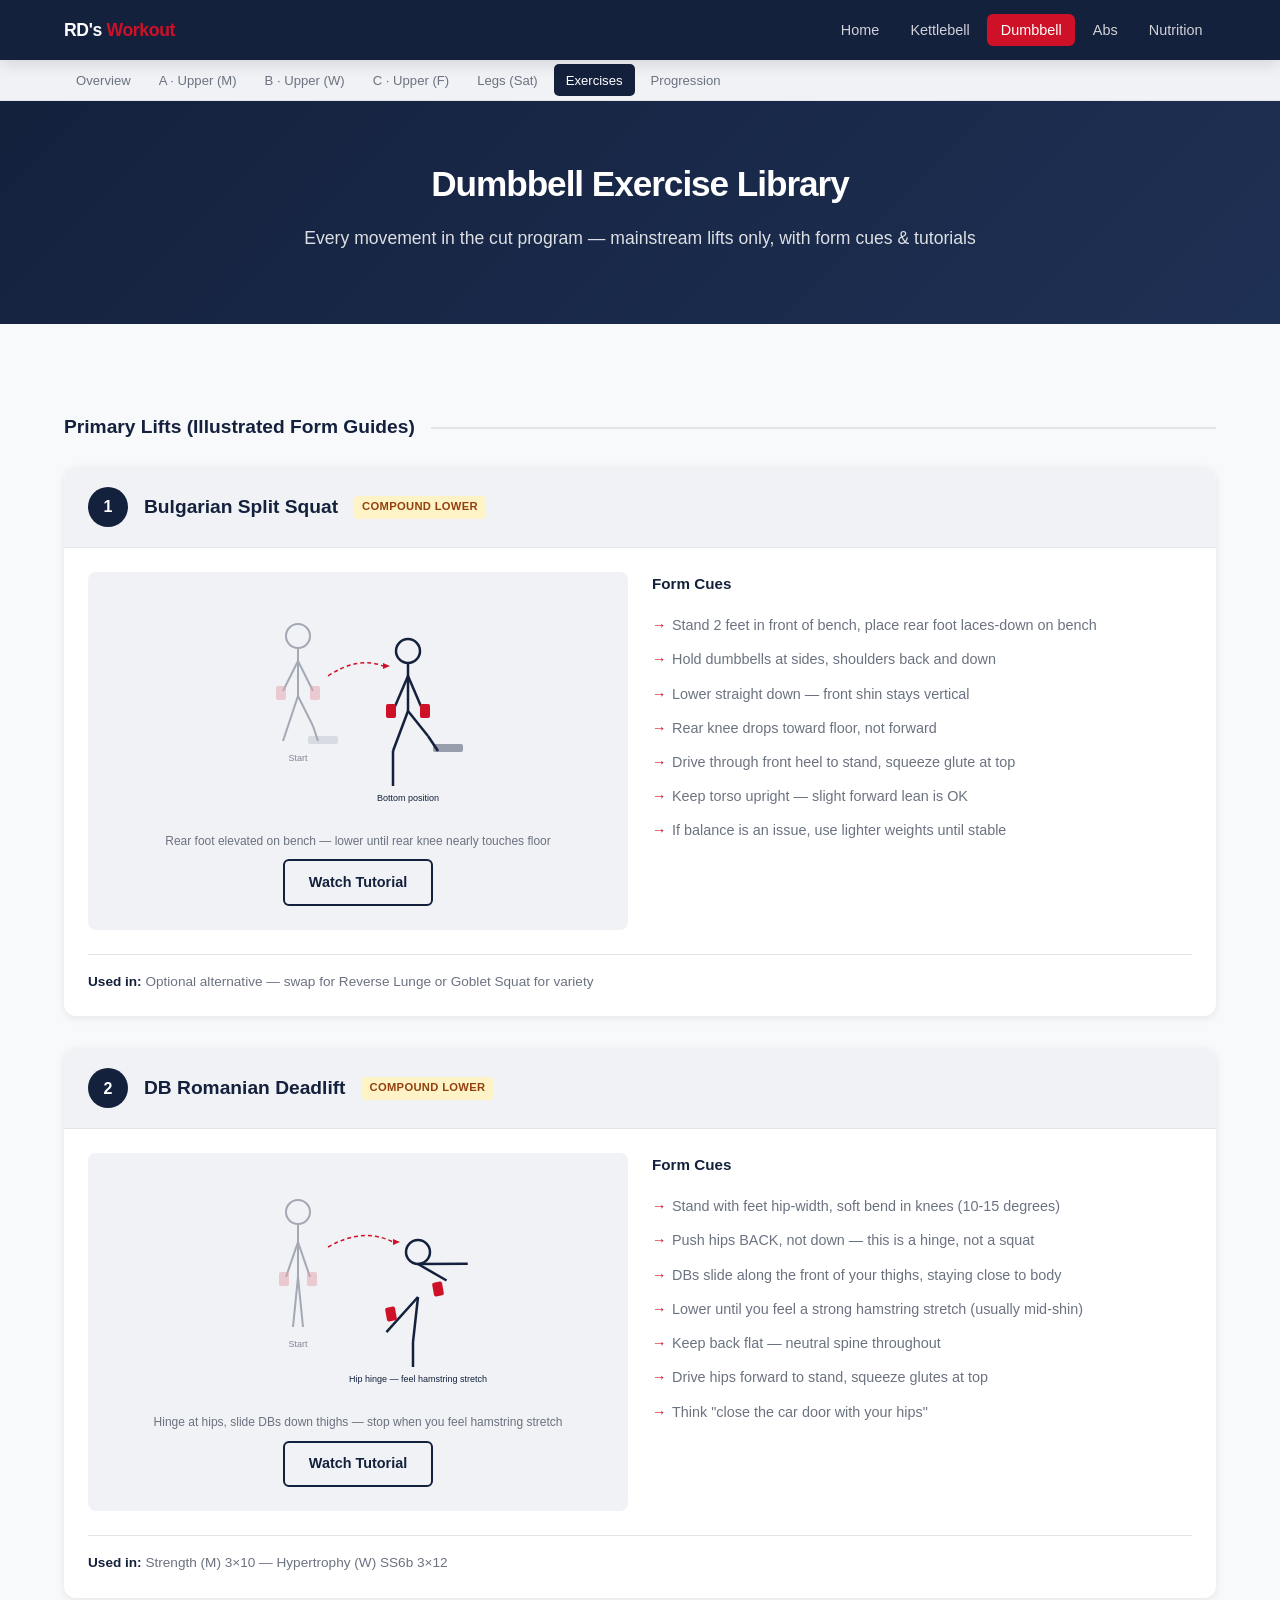
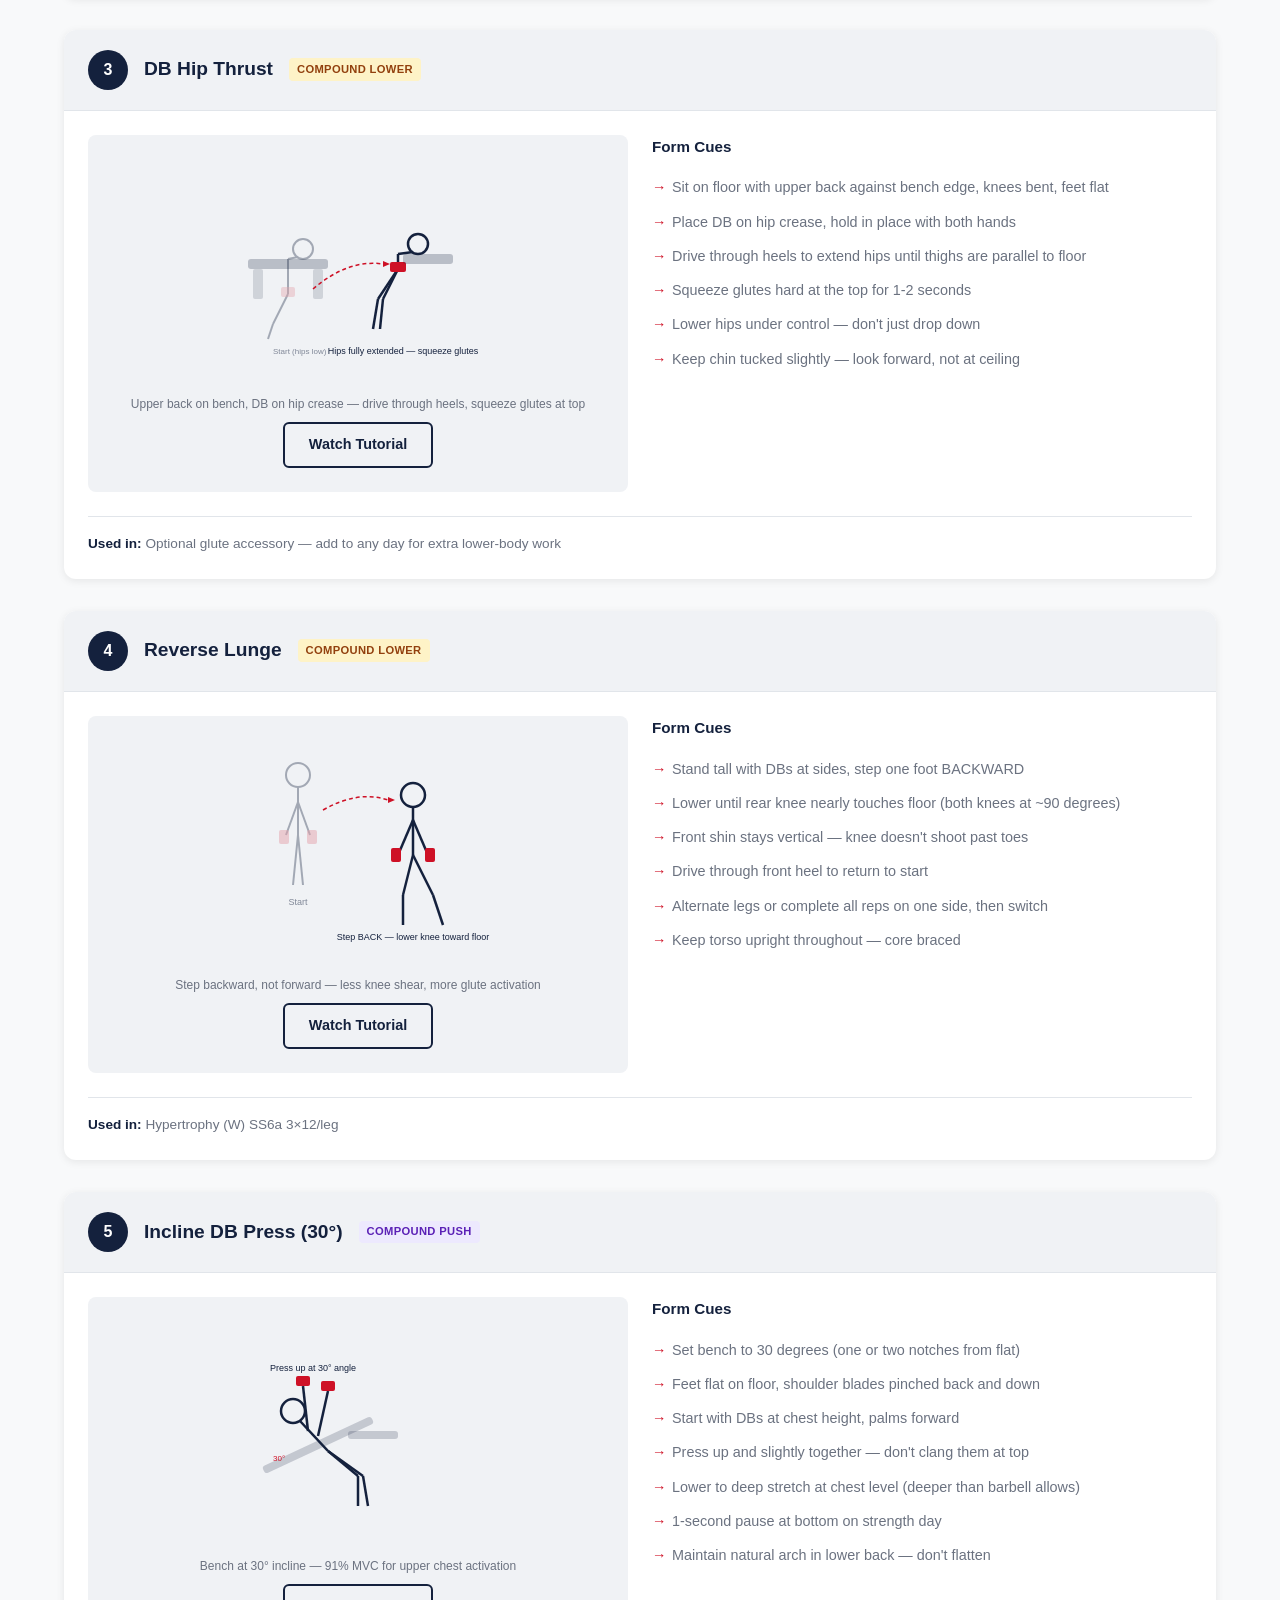
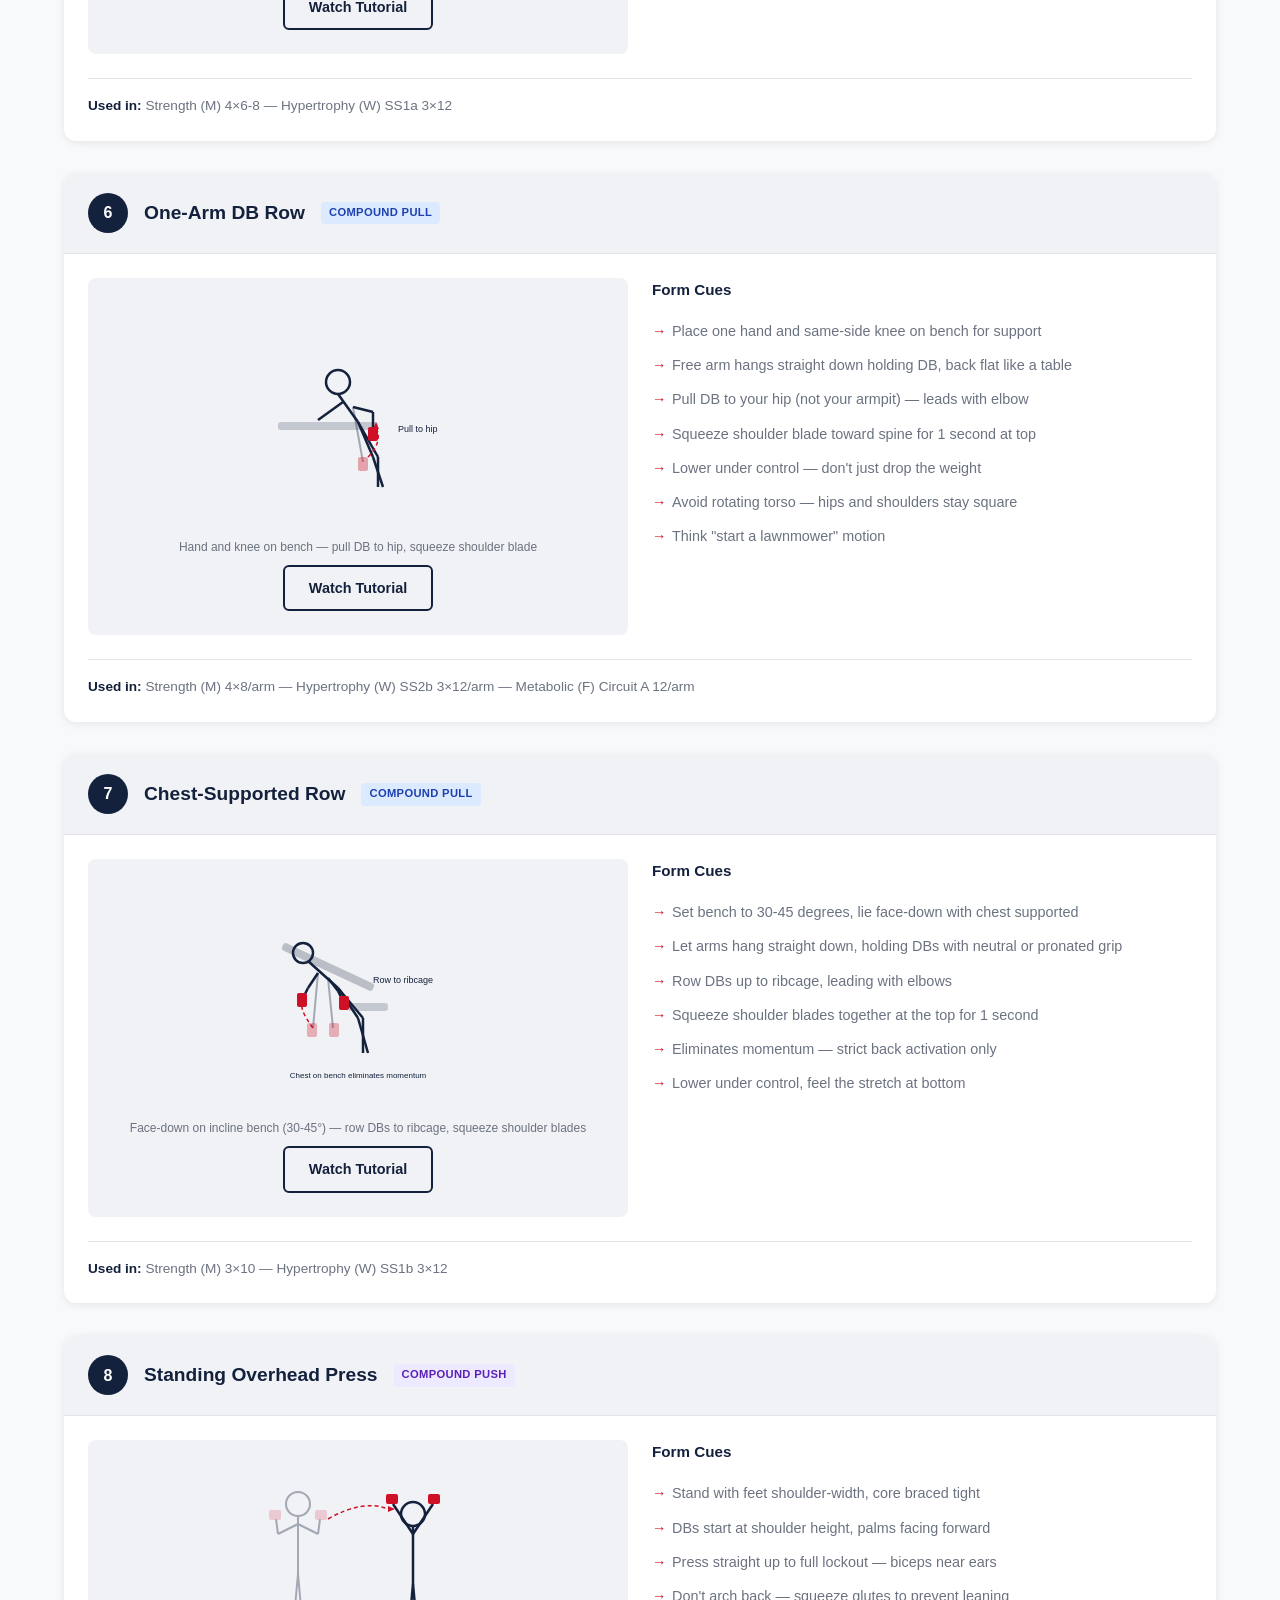
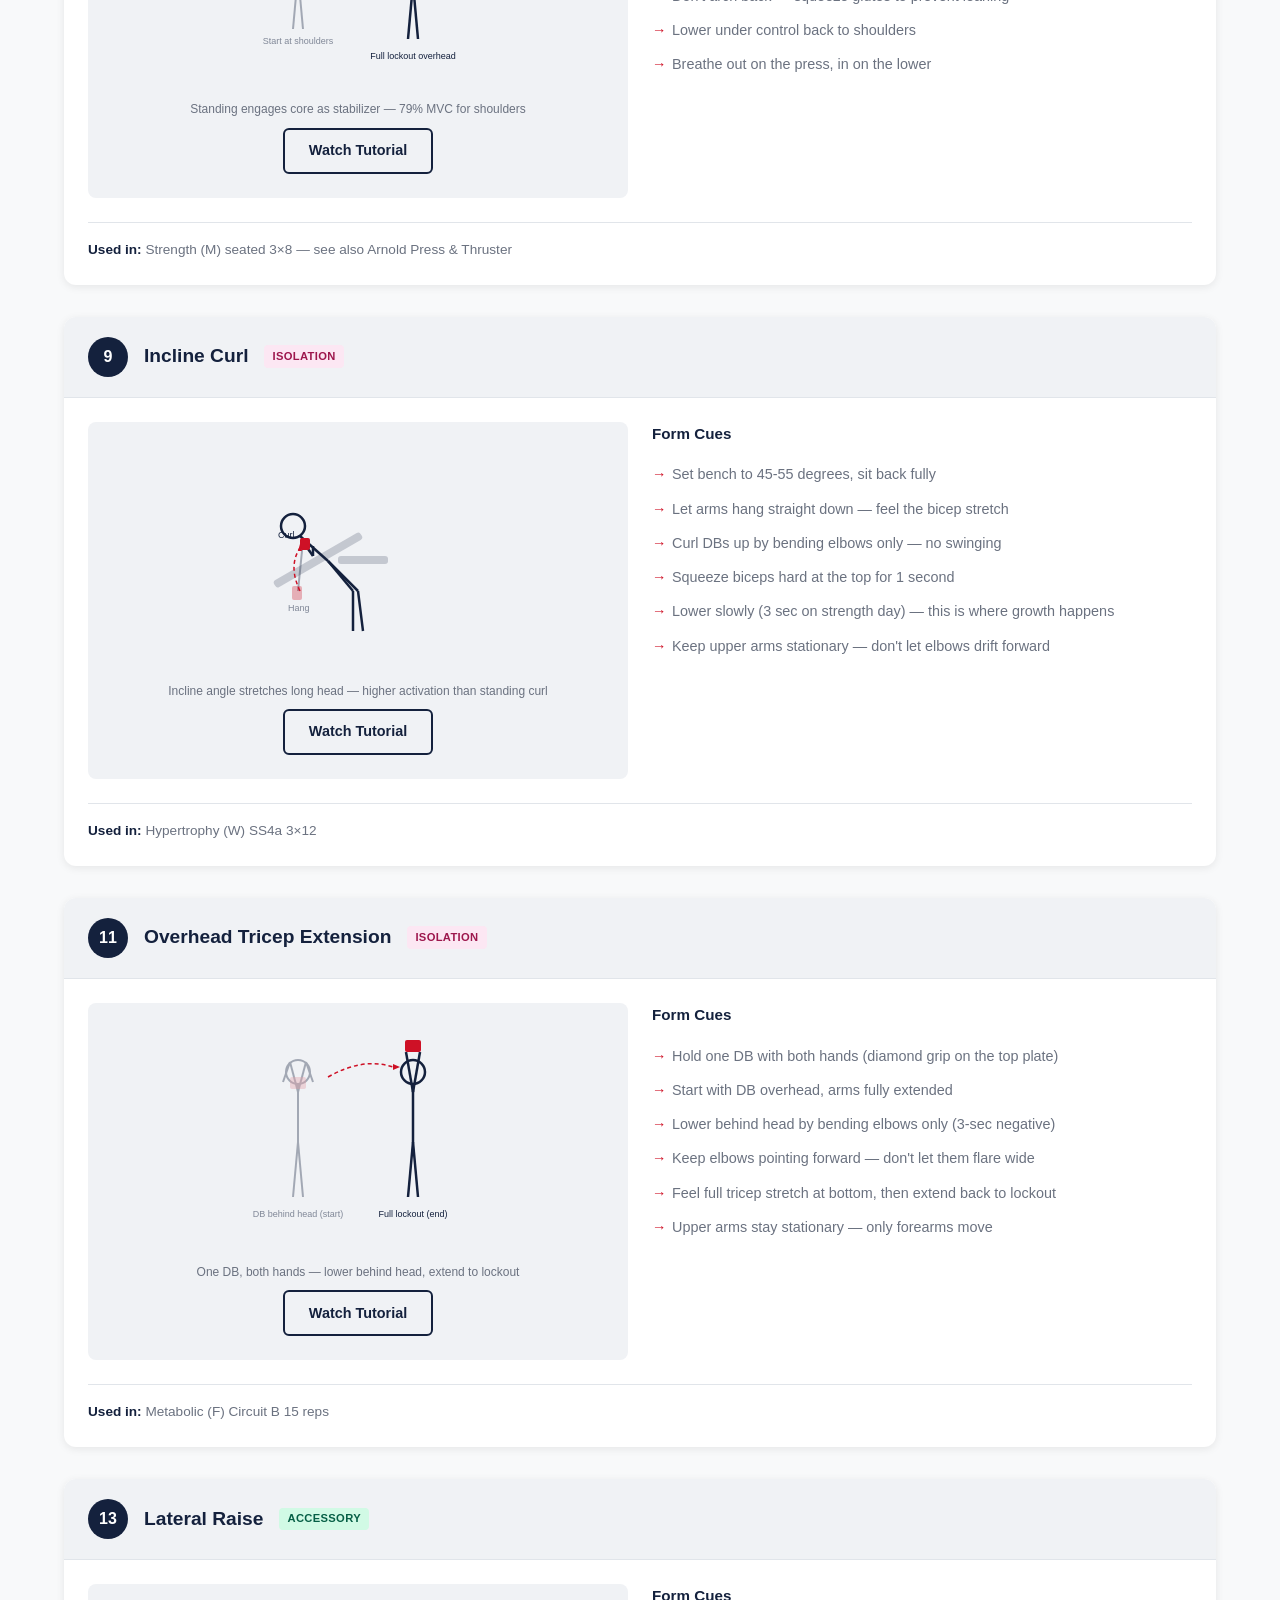
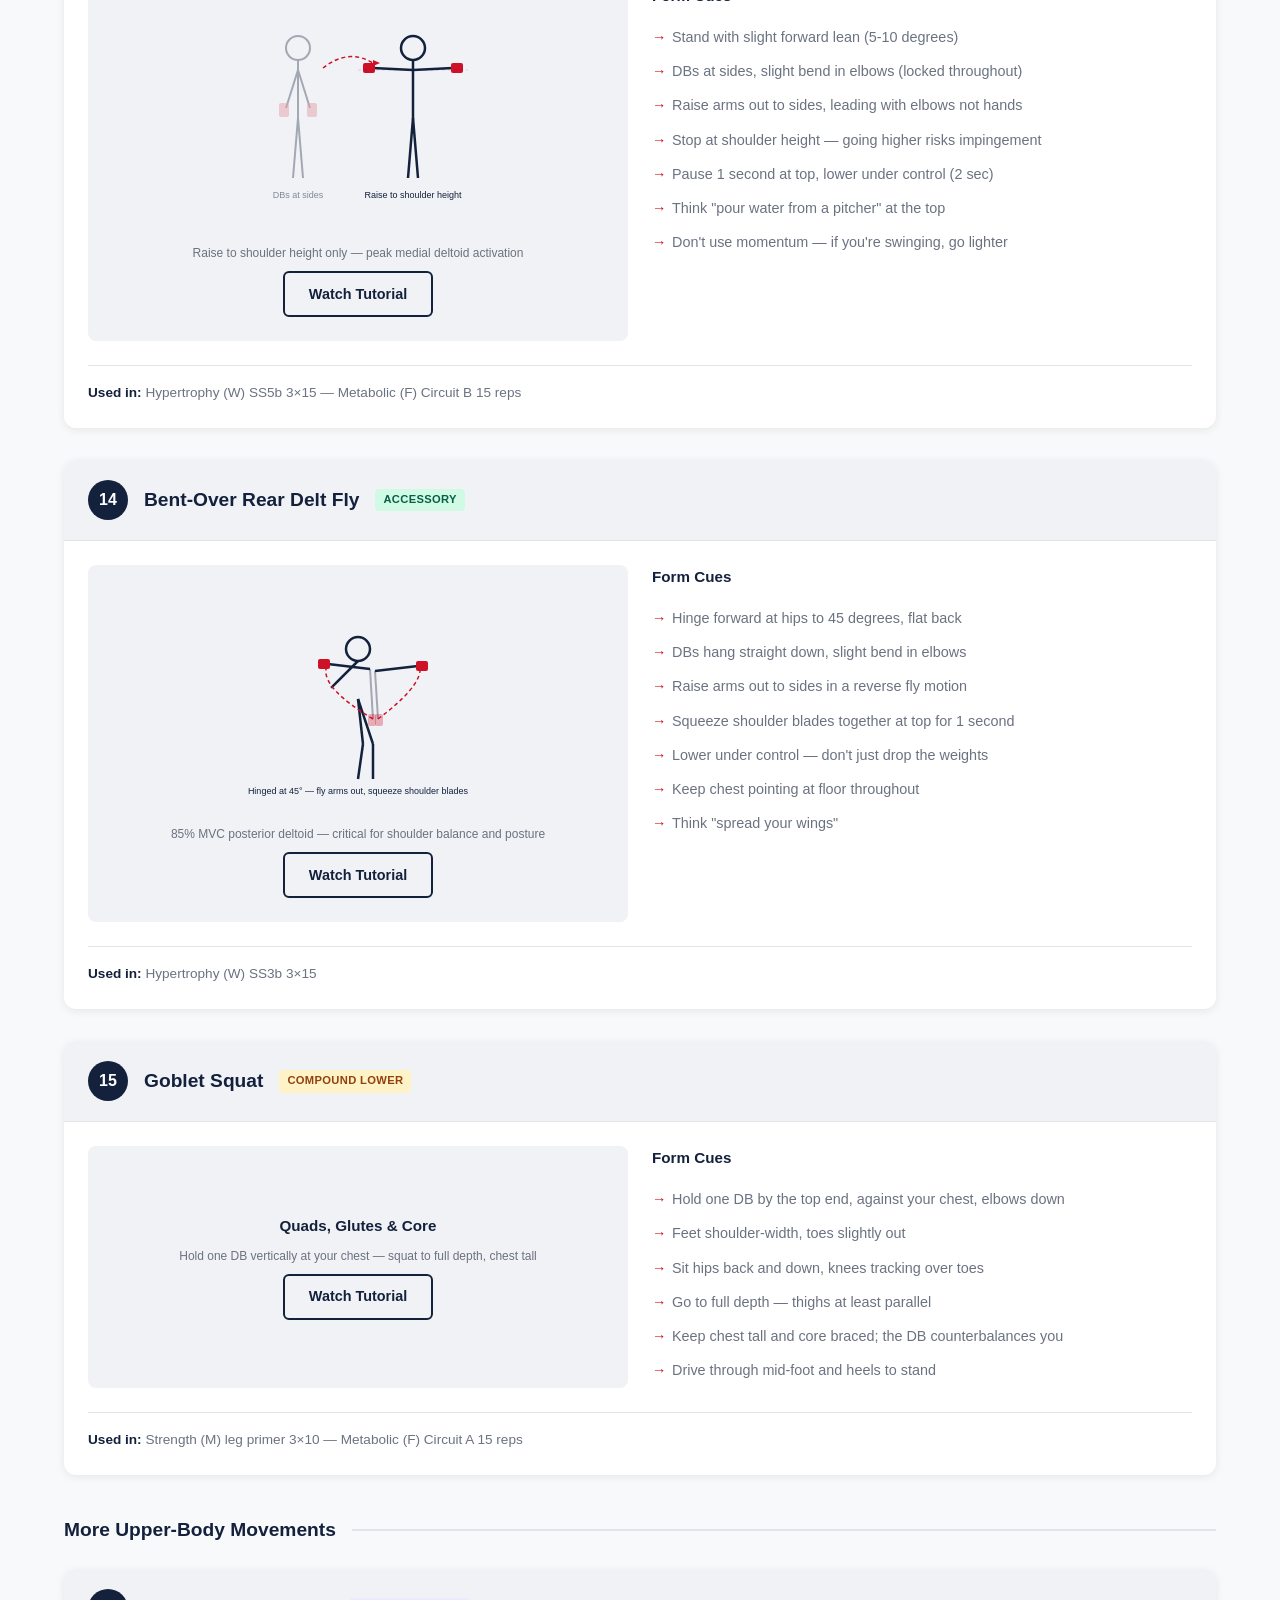
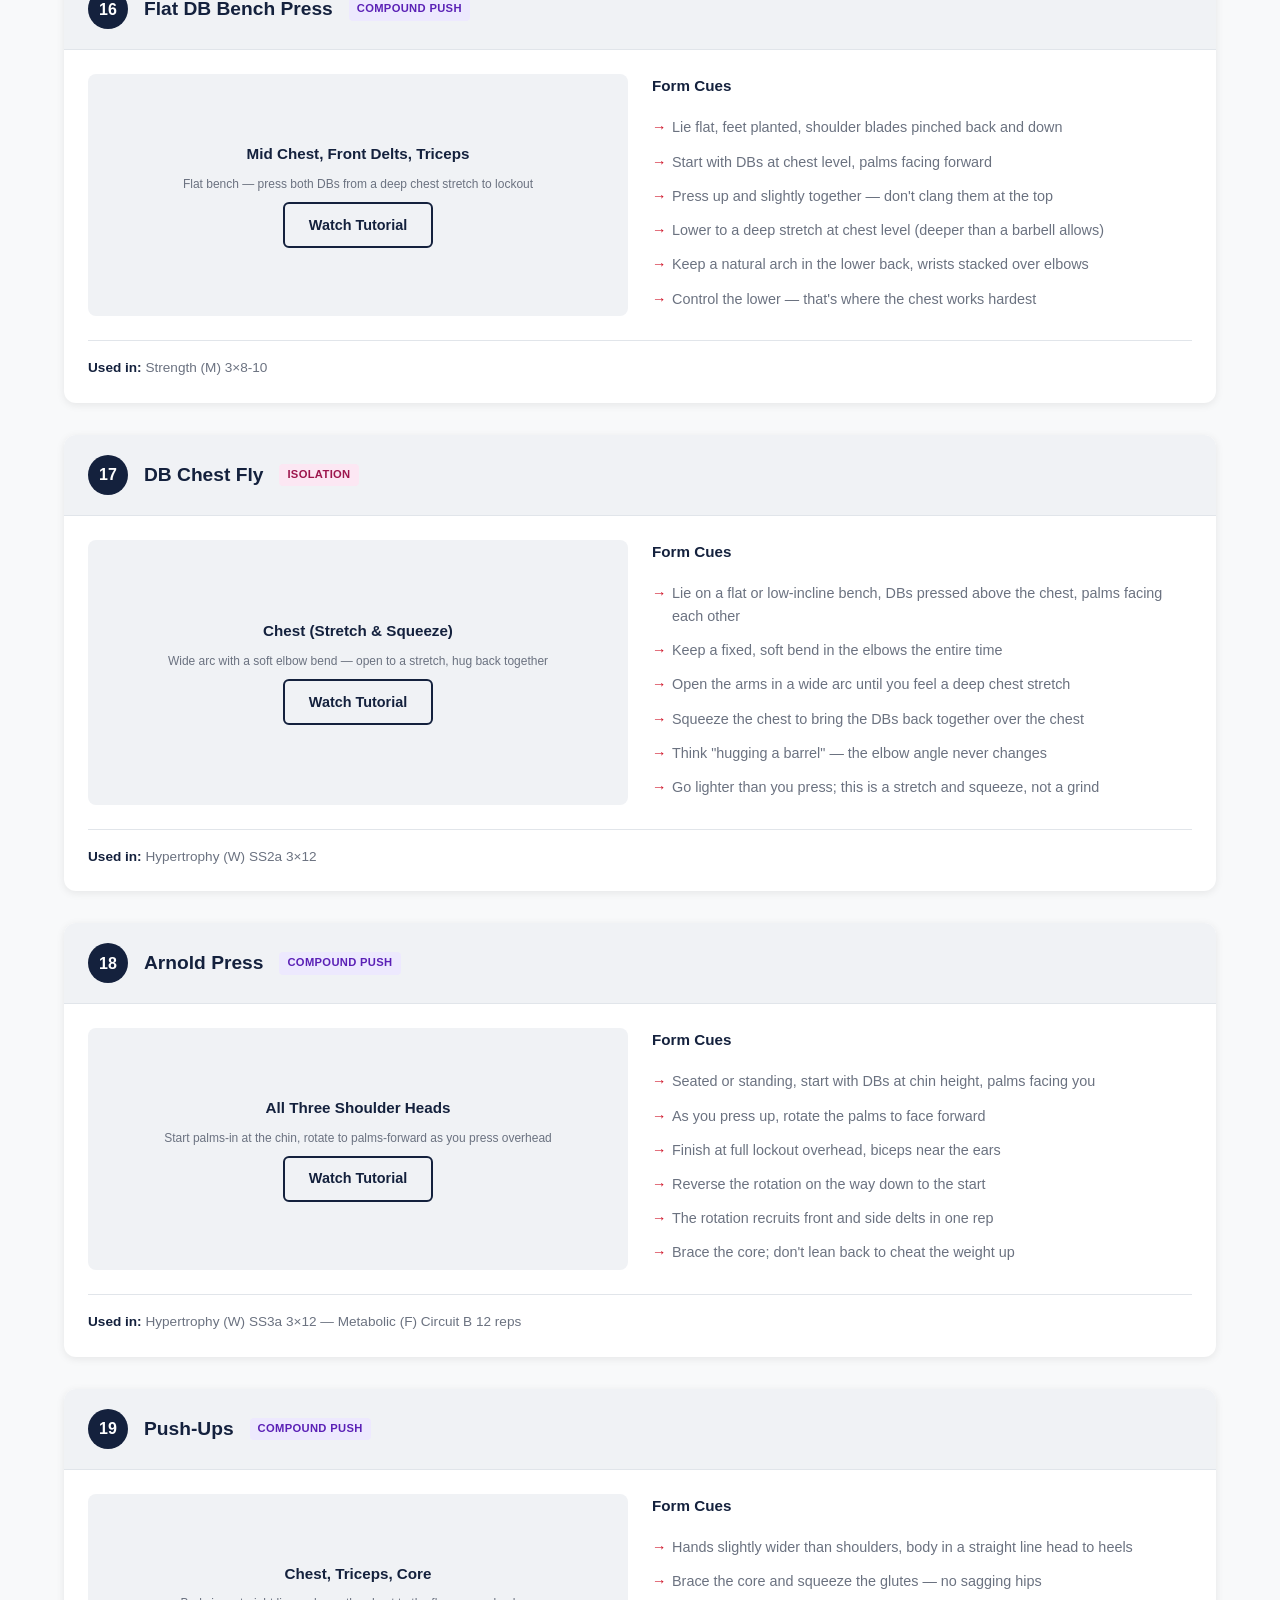
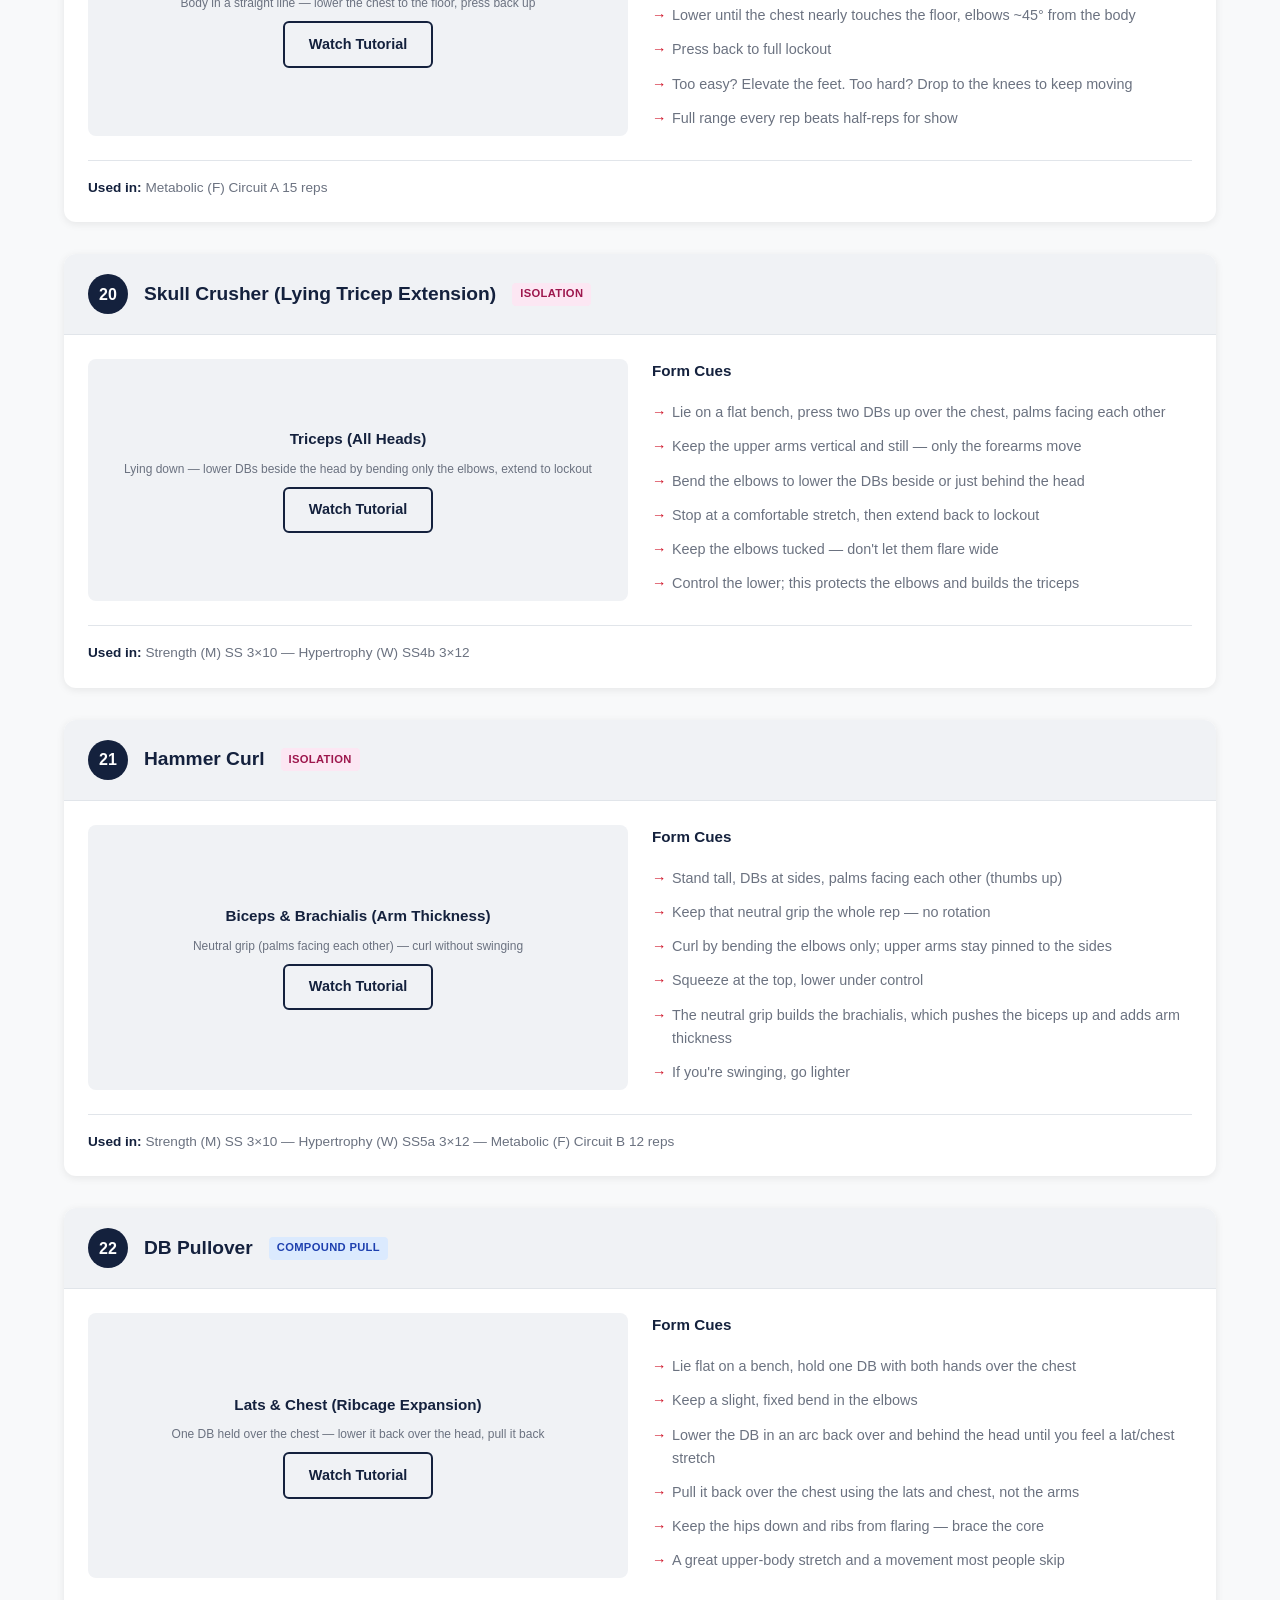
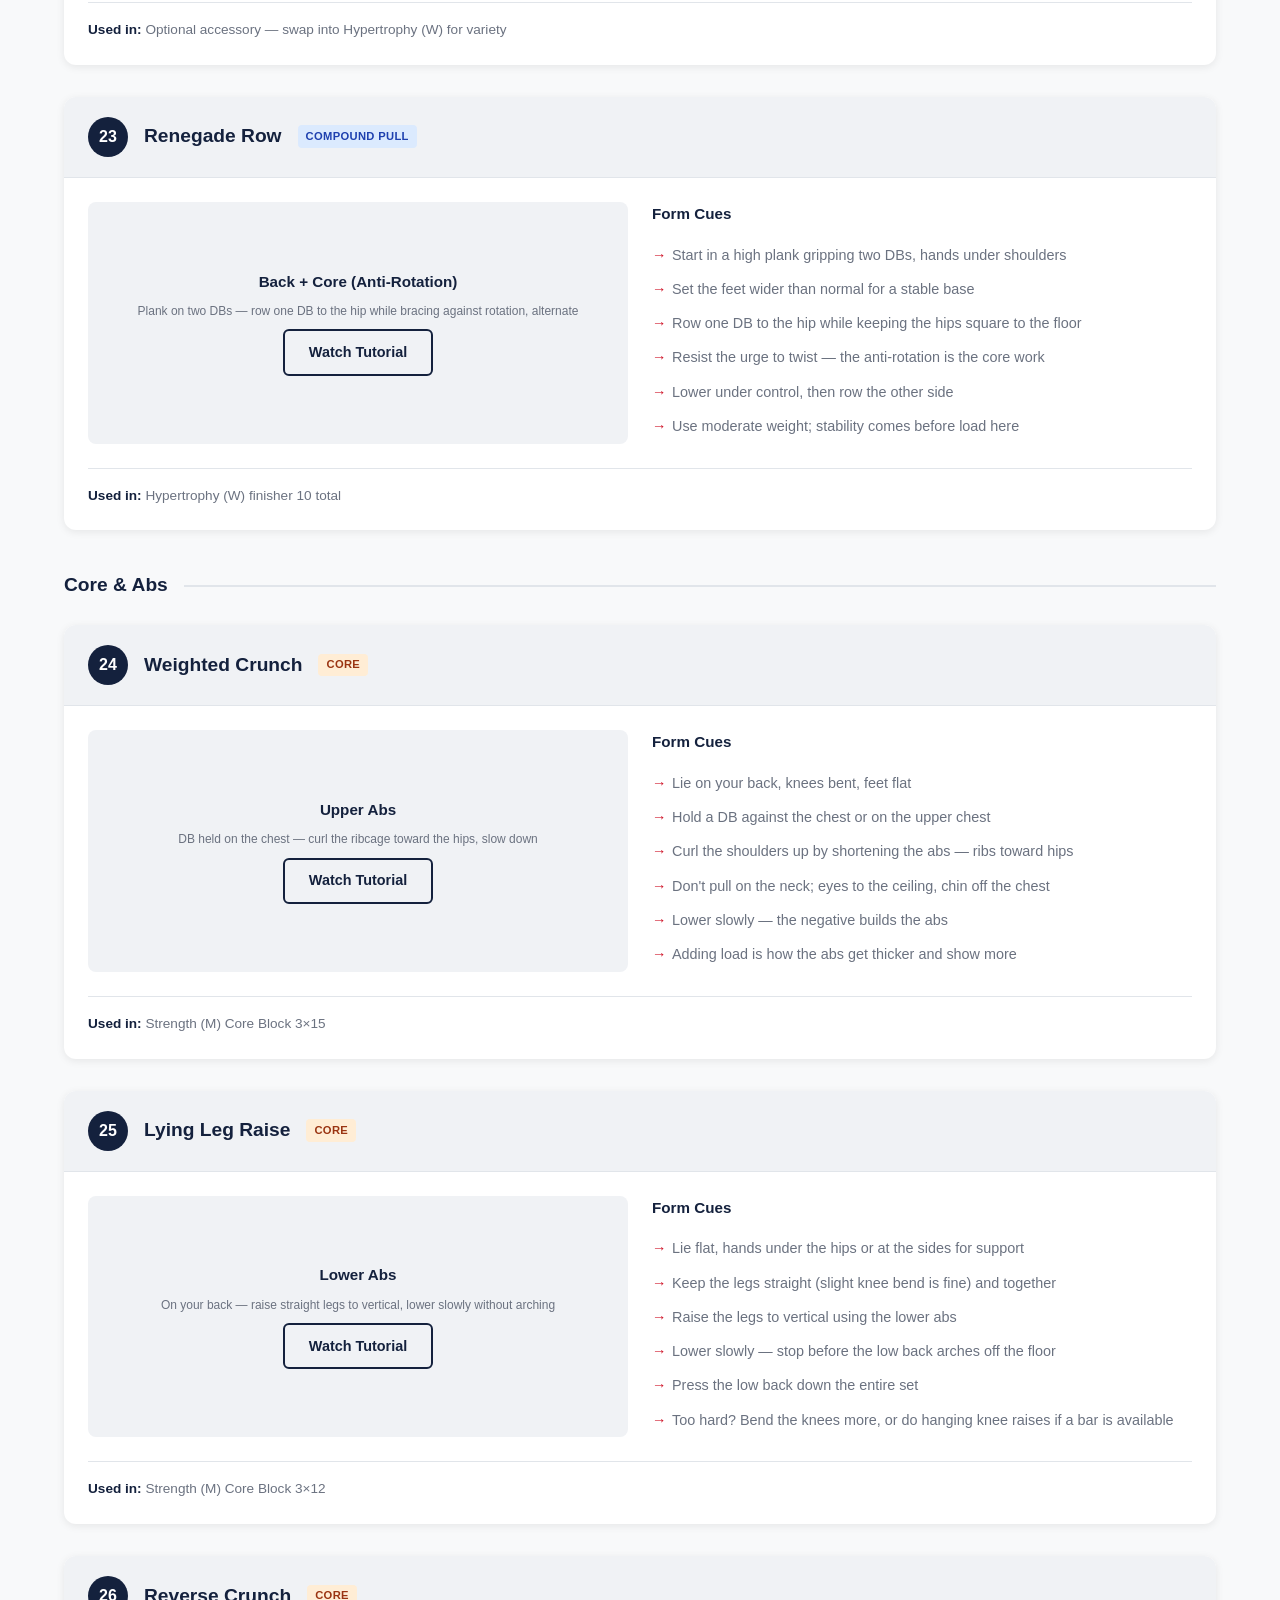
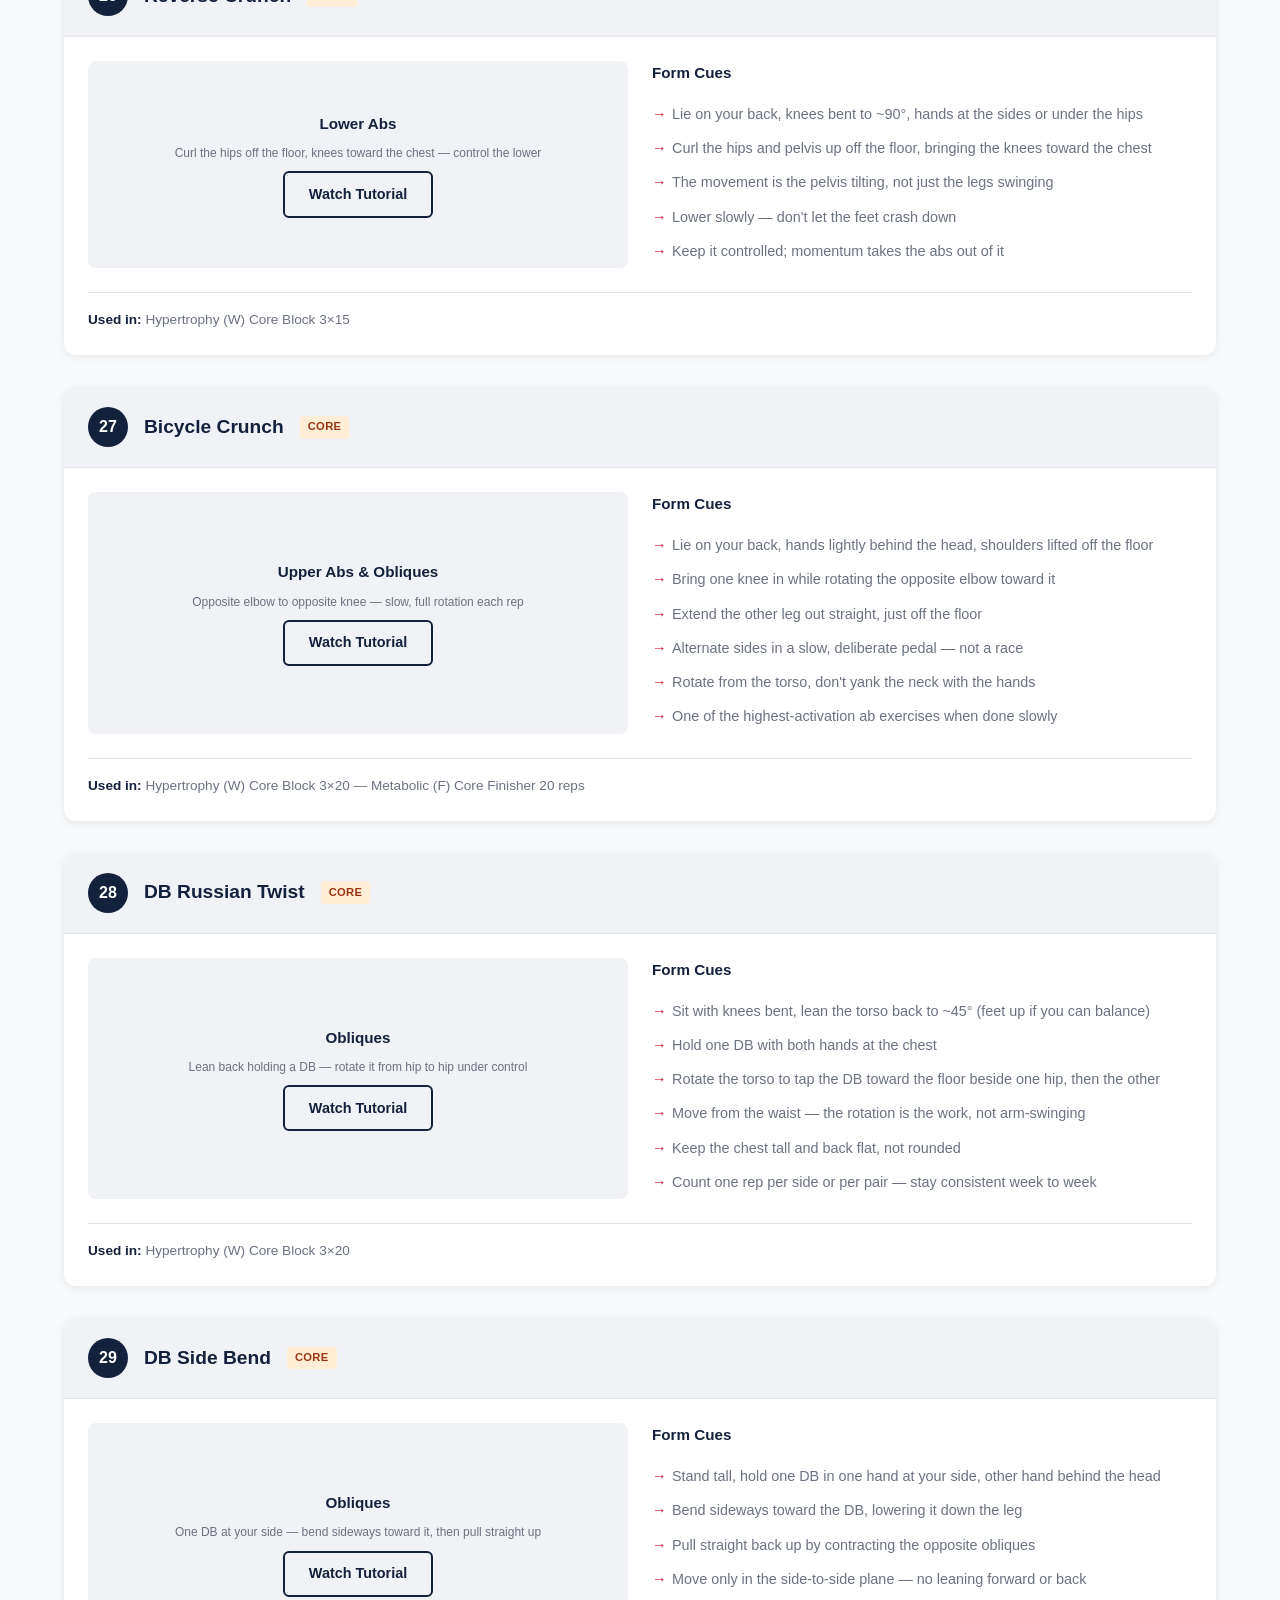
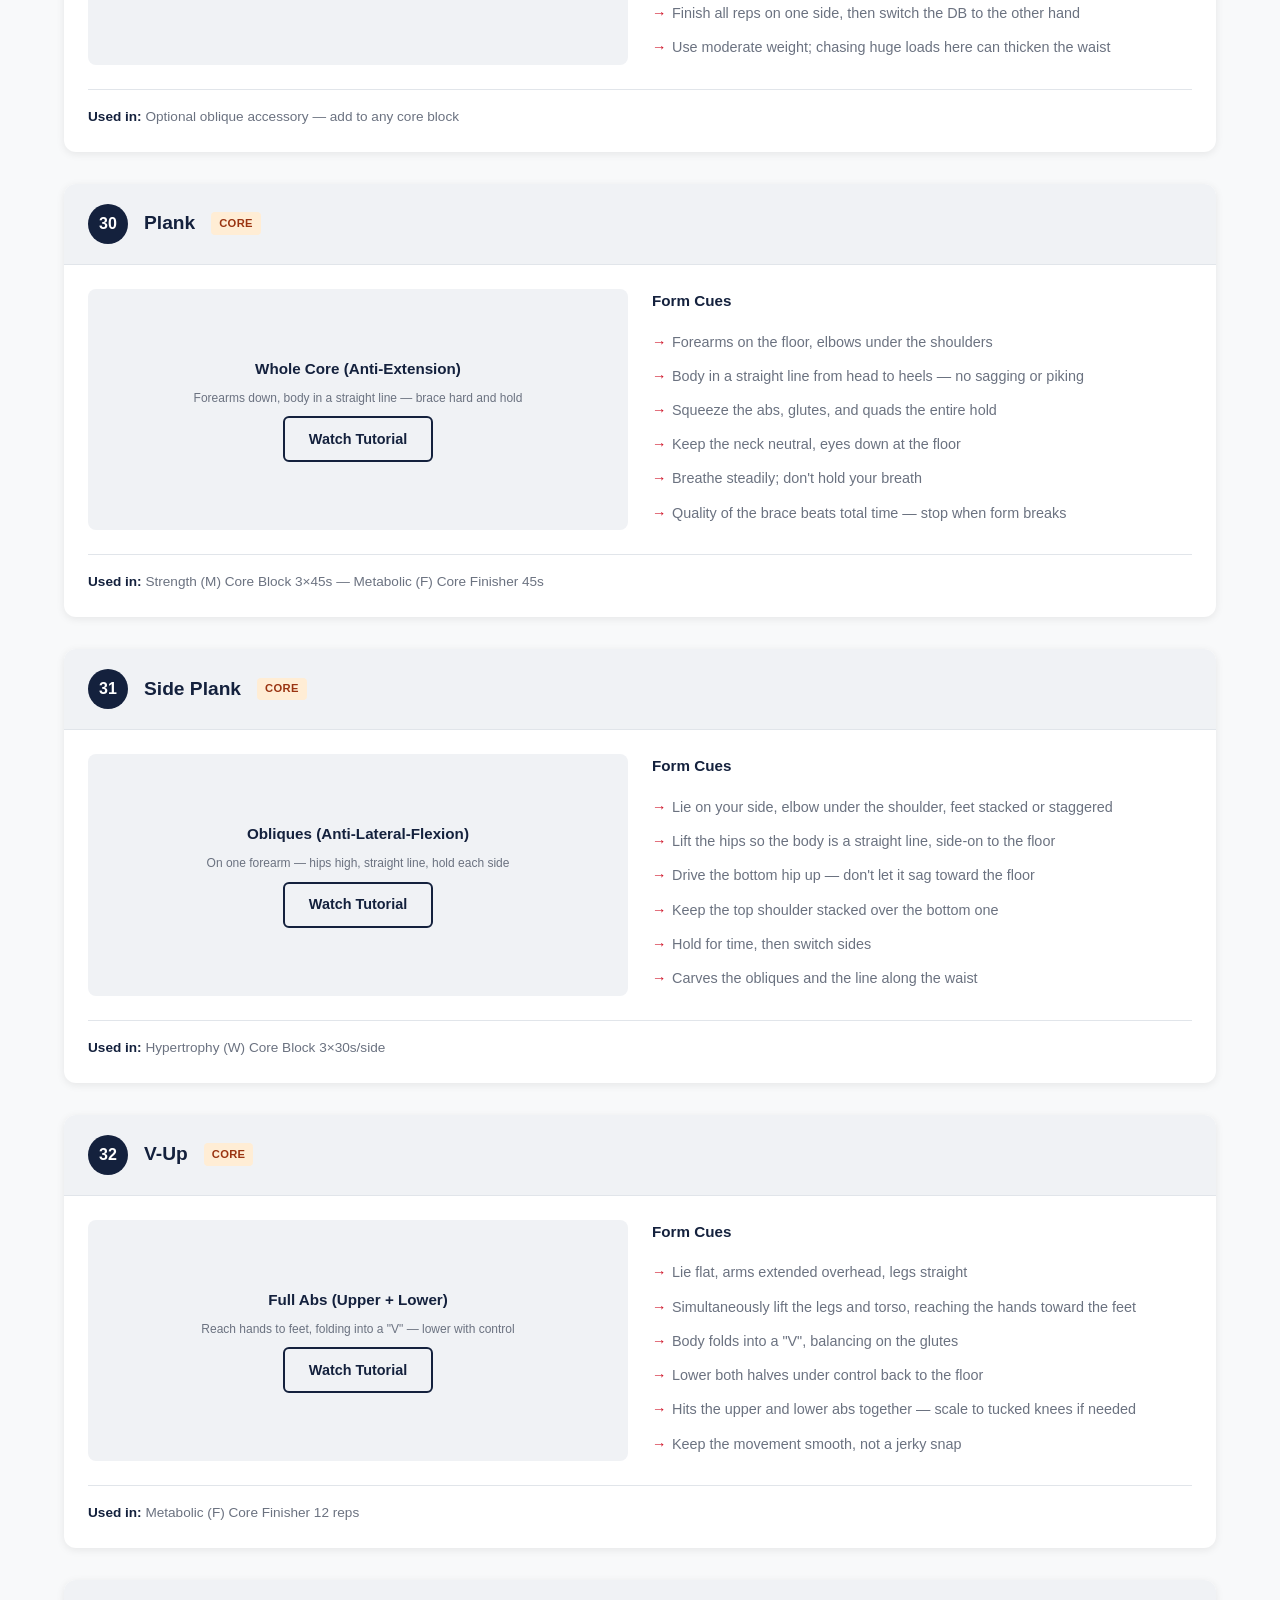
==== commit ec5879c3: "Program v3: every muscle, every session, two complementary exercises Eight exercises on a Wednesday " ====
--- a/db-exercises.html
+++ b/db-exercises.html
@@ -53,9 +53,9 @@
   <div class="subnav">
     <div class="subnav-inner">
       <a href="dumbbell.html">Overview</a>
-      <a href="strength.html">A &middot; Push (M)</a>
-      <a href="hypertrophy.html">B &middot; Pull (W)</a>
-      <a href="metabolic.html">C &middot; Detail (F)</a>
+      <a href="strength.html">A &middot; Upper (M)</a>
+      <a href="hypertrophy.html">B &middot; Upper (W)</a>
+      <a href="metabolic.html">C &middot; Upper (F)</a>
       <a href="legs.html">Legs (Sat)</a>
       <a href="db-exercises.html" class="active">Exercises</a>
       <a href="db-progression.html">Progression</a>
@@ -2206,6 +2206,644 @@
         </div>
 
 
+        <!-- ============ Close-Grip DB Press ============ -->
+        <div class="exercise-card" id="close-grip-press">
+          <div class="exercise-card-header">
+            <h3>Close-Grip DB Press</h3>
+            <span class="phase-badge phase-compound-push">Compound Push</span>
+          </div>
+          <div class="exercise-card-body">
+            <div class="exercise-illust">
+              <p class="illust-label" style="font-size:0.95rem;font-weight:600;color:var(--navy);margin-bottom:0.5rem;">Triceps &amp; Inner Chest</p>
+              <p class="illust-label">Dumbbells touching, elbows tucked, press from the chest</p>
+              <a href="https://www.youtube.com/results?search_query=close+grip+dumbbell+press+triceps+form" target="_blank" class="btn btn-outline tutorial-link">Watch Tutorial</a>
+            </div>
+            <div class="form-cues">
+              <h4>Form Cues</h4>
+              <ul>
+                <li>Lie on the bench or floor with the dumbbells held together, palms facing each other</li>
+                <li><strong>Keep the DBs pressed against each other for the whole set</strong> &mdash; that is what shifts the work to the triceps</li>
+                <li>Elbows stay tucked close to the ribs, not flared out to the sides</li>
+                <li>Lower to the lower chest under control, then press straight up to lockout</li>
+                <li>Squeeze the triceps hard at the top of every rep</li>
+                <li>This is the heavy triceps movement the program was missing &mdash; skull crushers and extensions load the long head, this loads the whole muscle under real weight</li>
+                <li>On the floor version the upper arms touch down, which gives a natural pause and protects the shoulder</li>
+              </ul>
+            </div>
+            <div class="exercise-usage">
+              <strong>Used in:</strong> Session A (M) &mdash; all tiers
+            </div>
+          </div>
+        </div>
+
+
+
+        <div class="section-header" style="grid-column:1/-1; margin:3rem 0 1rem;">
+          <h2>Kettlebell-Specific Movements</h2>
+          <p>The four movements on the kettlebell tier that have no direct dumbbell equivalent &mdash; every other KB movement follows the form cues of its dumbbell counterpart above</p>
+        </div>
+
+        <!-- ============ Kettlebell Swing ============ -->
+        <div class="exercise-card" id="kb-swing">
+          <div class="exercise-card-header">
+            <h3>Kettlebell Swing</h3>
+            <span class="phase-badge phase-power">Power / Hinge</span>
+          </div>
+          <div class="exercise-card-body">
+            <div class="exercise-illust">
+              <p class="illust-label" style="font-size:0.95rem;font-weight:600;color:var(--navy);margin-bottom:0.5rem;">Glutes, Hamstrings, Posterior Chain</p>
+              <p class="illust-label">Hip snap, not a squat and not a front raise</p>
+              <a href="https://www.youtube.com/results?search_query=kettlebell+swing+hardstyle+proper+form" target="_blank" class="btn btn-outline tutorial-link">Watch Tutorial</a>
+            </div>
+            <div class="form-cues">
+              <h4>Form Cues</h4>
+              <ul>
+                <li>Stand with the bell a foot in front of you, hinge and hike it back <strong>behind</strong> the knees like a rugby pass</li>
+                <li>Snap the hips forward hard and stand tall &mdash; the bell floats up on momentum, the arms do nothing</li>
+                <li>Squeeze the glutes and brace the abs at the top. The bell stops at chest height, not overhead</li>
+                <li>Let it fall, catch the load with the hips by hinging back, and go straight into the next rep</li>
+                <li>This is a hip hinge, not a squat. The knees bend a little; the hips move a lot</li>
+                <li>Keep the spine neutral throughout. If the lower back rounds at the bottom, the hinge is too shallow</li>
+                <li>It sits in the Legs session as the hip-extension movement, in the slot a glute bridge takes on other tiers</li>
+              </ul>
+            </div>
+            <div class="exercise-usage">
+              <strong>Used in:</strong> Legs (Sat), Kettlebell tier
+            </div>
+          </div>
+        </div>
+
+        <!-- ============ KB High Pull ============ -->
+        <div class="exercise-card" id="kb-high-pull">
+          <div class="exercise-card-header">
+            <h3>KB High Pull</h3>
+            <span class="phase-badge phase-compound-pull">Compound Pull</span>
+          </div>
+          <div class="exercise-card-body">
+            <div class="exercise-illust">
+              <p class="illust-label" style="font-size:0.95rem;font-weight:600;color:var(--navy);margin-bottom:0.5rem;">Rear Delts, Upper Back, Traps</p>
+              <p class="illust-label">A swing that finishes with the elbow driving high and wide</p>
+              <a href="https://www.youtube.com/results?search_query=kettlebell+high+pull+form" target="_blank" class="btn btn-outline tutorial-link">Watch Tutorial</a>
+            </div>
+            <div class="form-cues">
+              <h4>Form Cues</h4>
+              <ul>
+                <li>Start exactly as a swing: hinge, hike, hip snap</li>
+                <li>As the bell reaches chest height, <strong>drive the elbow high and back</strong>, pulling the bell toward the shoulder</li>
+                <li>The elbow stays above the wrist and flares out to the side, which is what loads the rear delts</li>
+                <li>Reverse the path and let the bell drop straight back into the hinge</li>
+                <li>Power comes from the hips. The pull finishes the movement, it does not start it</li>
+                <li>This replaces the bent-over rear delt fly on the kettlebell tier, which is why it sits in Session B and C</li>
+              </ul>
+            </div>
+            <div class="exercise-usage">
+              <strong>Used in:</strong> Sessions B (W) and C (F), Kettlebell tier
+            </div>
+          </div>
+        </div>
+
+        <!-- ============ Half-Kneeling KB Press ============ -->
+        <div class="exercise-card" id="kb-half-kneeling-press">
+          <div class="exercise-card-header">
+            <h3>Half-Kneeling KB Press</h3>
+            <span class="phase-badge phase-compound-push">Compound Push</span>
+          </div>
+          <div class="exercise-card-body">
+            <div class="exercise-illust">
+              <p class="illust-label" style="font-size:0.95rem;font-weight:600;color:var(--navy);margin-bottom:0.5rem;">Shoulders, Triceps, Core</p>
+              <p class="illust-label">One knee down, one bell overhead, no cheating with the legs</p>
+              <a href="https://www.youtube.com/results?search_query=half+kneeling+kettlebell+press+form" target="_blank" class="btn btn-outline tutorial-link">Watch Tutorial</a>
+            </div>
+            <div class="form-cues">
+              <h4>Form Cues</h4>
+              <ul>
+                <li>Half-kneeling: one knee down, the other foot forward, both at 90&deg;</li>
+                <li>Press the bell on the same side as the down knee &mdash; that is the position that forces the core to work</li>
+                <li>Rack the bell on the back of the forearm, elbow tight to the ribs to start</li>
+                <li>Press straight overhead to full lockout, biceps beside the ear</li>
+                <li><strong>Squeeze the glute of the down leg</strong> the whole set. It stops the lower back arching</li>
+                <li>The kneeling position removes any leg drive, so the shoulder gets all of the work at a lighter load</li>
+                <li>Go bottoms-up (bell inverted, handle gripped hard) when you want it much harder without a heavier bell</li>
+              </ul>
+            </div>
+            <div class="exercise-usage">
+              <strong>Used in:</strong> Session C (F), Kettlebell tier
+            </div>
+          </div>
+        </div>
+
+        <!-- ============ KB Deficit Push-Up ============ -->
+        <div class="exercise-card" id="kb-deficit-pushup">
+          <div class="exercise-card-header">
+            <h3>KB Deficit Push-Up</h3>
+            <span class="phase-badge phase-compound-push">Compound Push</span>
+          </div>
+          <div class="exercise-card-body">
+            <div class="exercise-illust">
+              <p class="illust-label" style="font-size:0.95rem;font-weight:600;color:var(--navy);margin-bottom:0.5rem;">Chest (Deep Stretch)</p>
+              <p class="illust-label">Hands on the bell handles so the chest drops below them</p>
+              <a href="https://www.youtube.com/results?search_query=kettlebell+deficit+push+up+form" target="_blank" class="btn btn-outline tutorial-link">Watch Tutorial</a>
+            </div>
+            <div class="form-cues">
+              <h4>Form Cues</h4>
+              <ul>
+                <li>Set two bells shoulder-width apart, handles running the same direction as your body</li>
+                <li>Grip the handles and get into a push-up position. Press down hard so the bells cannot tip</li>
+                <li>Lower until the chest drops <strong>below</strong> the level of the handles &mdash; that extra range is the whole point</li>
+                <li>The deficit gives a deeper chest stretch than a floor push-up, and stretch is where the growth signal is strongest</li>
+                <li>Neutral grip is also easier on the wrists than a flat-palm push-up</li>
+                <li>Elevate the feet on a bench or bed to add load once the reps get easy</li>
+                <li>Use bells heavy enough that they will not slide. Test with bodyweight before committing</li>
+              </ul>
+            </div>
+            <div class="exercise-usage">
+              <strong>Used in:</strong> Session C (F), Kettlebell tier
+            </div>
+          </div>
+        </div>
+
+
+        <div class="section-header" style="grid-column:1/-1; margin:3rem 0 1rem;">
+          <h2>Complete-Coverage Additions</h2>
+          <p>The movements added in v3 so that every muscle gets two complementary exercises in every session</p>
+        </div>
+
+        <div class="exercise-card" id="shrug">
+          <div class="exercise-card-header">
+            <div class="exercise-card-num">V1</div>
+            <h3>DB Shrug</h3>
+            <span class="phase-badge phase-isolation">v3</span>
+          </div>
+          <div class="exercise-card-body">
+            <div class="exercise-illust">
+              <p class="illust-label" style="font-size:0.95rem;font-weight:600;color:var(--navy);margin-bottom:0.5rem;">Upper Traps</p>
+              <p class="illust-label">Straight up and down &mdash; no rolling, no bouncing</p>
+              <a href="https://www.youtube.com/results?search_query=DB+Shrug+form" target="_blank" class="btn btn-outline tutorial-link">Watch Tutorial</a>
+            </div>
+            <div class="form-cues">
+              <h4>Form Cues</h4>
+              <ul>
+                <li>Stand tall, dumbbells hanging at your sides, arms straight and stay straight</li>
+                <li>Shrug the shoulders straight up toward the ears, nothing else moves</li>
+                <li>Hold the top for a full second. That second is the whole exercise</li>
+                <li>Lower slowly and let the traps stretch at the bottom before the next rep</li>
+                <li>Never roll the shoulders. Rolling adds rotation the joint does not need and takes load off the traps</li>
+                <li>Go heavier than feels dignified. Traps handle load well and the range is short</li>
+                <li>Bands tier: stand on the band, same movement. No equipment: hold a packed bag in each hand</li>
+              </ul>
+            </div>
+          </div>
+        </div>
+
+        <div class="exercise-card" id="upright-row">
+          <div class="exercise-card-header">
+            <div class="exercise-card-num">V2</div>
+            <h3>Wide-Grip Upright Row</h3>
+            <span class="phase-badge phase-isolation">v3</span>
+          </div>
+          <div class="exercise-card-body">
+            <div class="exercise-illust">
+              <p class="illust-label" style="font-size:0.95rem;font-weight:600;color:var(--navy);margin-bottom:0.5rem;">Traps &amp; Side Delts</p>
+              <p class="illust-label">Wide grip, elbows stop at shoulder height</p>
+              <a href="https://www.youtube.com/results?search_query=Wide-Grip+Upright+Row+form" target="_blank" class="btn btn-outline tutorial-link">Watch Tutorial</a>
+            </div>
+            <div class="form-cues">
+              <h4>Form Cues</h4>
+              <ul>
+                <li>Hold the dumbbells in front of the thighs, hands wider than shoulder width</li>
+                <li>Pull the elbows up and out to the sides, leading with the elbows not the hands</li>
+                <li>Stop when the elbows reach shoulder height. Going higher is what irritates shoulders</li>
+                <li>The wide grip is not optional &mdash; a narrow grip is the version that causes impingement</li>
+                <li>Lower under control, feel the traps and side delts lengthen</li>
+                <li>If it pinches at any height, drop to the Y raise instead and skip this one</li>
+              </ul>
+            </div>
+          </div>
+        </div>
+
+        <div class="exercise-card" id="wide-row">
+          <div class="exercise-card-header">
+            <div class="exercise-card-num">V3</div>
+            <h3>Wide-Elbow Row</h3>
+            <span class="phase-badge phase-isolation">v3</span>
+          </div>
+          <div class="exercise-card-body">
+            <div class="exercise-illust">
+              <p class="illust-label" style="font-size:0.95rem;font-weight:600;color:var(--navy);margin-bottom:0.5rem;">Upper Back Width</p>
+              <p class="illust-label">Elbows flared to 90&deg;, pull to the sternum</p>
+              <a href="https://www.youtube.com/results?search_query=Wide-Elbow+Row+form" target="_blank" class="btn btn-outline tutorial-link">Watch Tutorial</a>
+            </div>
+            <div class="form-cues">
+              <h4>Form Cues</h4>
+              <ul>
+                <li>Hinge forward to roughly 45&deg;, or lie chest-down on an incline bench</li>
+                <li>Let the arms hang and the shoulder blades spread fully at the bottom</li>
+                <li>Pull with the elbows wide, not tucked, driving them out and back</li>
+                <li>Aim the hands at the sternum, not the hip. The hip path builds thickness, this path builds width</li>
+                <li>Squeeze the shoulder blades together for a second at the top</li>
+                <li>Wide elbows shift the work from the lats to the mid traps and rear delts, which is the point</li>
+              </ul>
+            </div>
+          </div>
+        </div>
+
+        <div class="exercise-card" id="incline-fly">
+          <div class="exercise-card-header">
+            <div class="exercise-card-num">V4</div>
+            <h3>Incline DB Fly</h3>
+            <span class="phase-badge phase-isolation">v3</span>
+          </div>
+          <div class="exercise-card-body">
+            <div class="exercise-illust">
+              <p class="illust-label" style="font-size:0.95rem;font-weight:600;color:var(--navy);margin-bottom:0.5rem;">Upper Chest</p>
+              <p class="illust-label">Low to high, wide arc, deep stretch</p>
+              <a href="https://www.youtube.com/results?search_query=Incline+DB+Fly+form" target="_blank" class="btn btn-outline tutorial-link">Watch Tutorial</a>
+            </div>
+            <div class="form-cues">
+              <h4>Form Cues</h4>
+              <ul>
+                <li>Set the bench to about 30&deg;. Higher than that and it becomes a delt exercise</li>
+                <li>Start with the dumbbells over the chest, elbows softly bent and locked at that angle</li>
+                <li>Open the arms out and down in a wide arc until you feel a real stretch across the upper chest</li>
+                <li>Bring them back along the same arc, finishing with the dumbbells close but not touching</li>
+                <li>The elbow angle never changes. If it is opening and closing, you are pressing</li>
+                <li>The stretched bottom position is where the growth happens, so do not cut it short</li>
+                <li>No bench: lie on the floor and stop where the upper arms touch down</li>
+              </ul>
+            </div>
+          </div>
+        </div>
+
+        <div class="exercise-card" id="squeeze-press">
+          <div class="exercise-card-header">
+            <div class="exercise-card-num">V5</div>
+            <h3>Squeeze Press</h3>
+            <span class="phase-badge phase-isolation">v3</span>
+          </div>
+          <div class="exercise-card-body">
+            <div class="exercise-illust">
+              <p class="illust-label" style="font-size:0.95rem;font-weight:600;color:var(--navy);margin-bottom:0.5rem;">Inner &amp; Mid Chest</p>
+              <p class="illust-label">Press the dumbbells hard together for the entire set</p>
+              <a href="https://www.youtube.com/results?search_query=Squeeze+Press+form" target="_blank" class="btn btn-outline tutorial-link">Watch Tutorial</a>
+            </div>
+            <div class="form-cues">
+              <h4>Form Cues</h4>
+              <ul>
+                <li>Hold two dumbbells touching each other over the chest, palms facing in</li>
+                <li>Press them together hard, as if trying to crush something between them, and keep pressing</li>
+                <li>Lower to the chest and press back up while never letting the contact go</li>
+                <li>The tension comes from the squeeze, not the weight, so lighter dumbbells work fine here</li>
+                <li>Hexagonal dumbbells are easier to keep together than round ones</li>
+                <li>This keeps constant tension on the chest, including at lockout where a normal press unloads</li>
+              </ul>
+            </div>
+          </div>
+        </div>
+
+        <div class="exercise-card" id="deficit-pushup">
+          <div class="exercise-card-header">
+            <div class="exercise-card-num">V6</div>
+            <h3>Deficit Push-Up</h3>
+            <span class="phase-badge phase-isolation">v3</span>
+          </div>
+          <div class="exercise-card-body">
+            <div class="exercise-illust">
+              <p class="illust-label" style="font-size:0.95rem;font-weight:600;color:var(--navy);margin-bottom:0.5rem;">Chest (Stretched)</p>
+              <p class="illust-label">Hands elevated so the chest drops below them</p>
+              <a href="https://www.youtube.com/results?search_query=Deficit+Push-Up+form" target="_blank" class="btn btn-outline tutorial-link">Watch Tutorial</a>
+            </div>
+            <div class="form-cues">
+              <h4>Form Cues</h4>
+              <ul>
+                <li>Set hands on two dumbbells, two books, or the edges of two chairs</li>
+                <li>Take a normal push-up position with the hands on those raised surfaces</li>
+                <li>Lower until the chest drops below the level of your hands. That extra depth is the whole point</li>
+                <li>Pause for a second at the bottom, in the stretch, then press up</li>
+                <li>Elbows at roughly 45&deg; to the body, not flared to 90&deg;</li>
+                <li>Feet on a bed or chair makes it harder; knees down makes it easier</li>
+              </ul>
+            </div>
+          </div>
+        </div>
+
+        <div class="exercise-card" id="archer-push-up">
+          <div class="exercise-card-header">
+            <div class="exercise-card-num">V7</div>
+            <h3>Archer Push-Up</h3>
+            <span class="phase-badge phase-isolation">v3</span>
+          </div>
+          <div class="exercise-card-body">
+            <div class="exercise-illust">
+              <p class="illust-label" style="font-size:0.95rem;font-weight:600;color:var(--navy);margin-bottom:0.5rem;">Chest (Unilateral)</p>
+              <p class="illust-label">One arm bends, the other stays straight</p>
+              <a href="https://www.youtube.com/results?search_query=Archer+Push-Up+form" target="_blank" class="btn btn-outline tutorial-link">Watch Tutorial</a>
+            </div>
+            <div class="form-cues">
+              <h4>Form Cues</h4>
+              <ul>
+                <li>Take a wider than normal push-up stance</li>
+                <li>Lower toward one hand, bending that elbow while the other arm straightens out to the side</li>
+                <li>Push back up through the bent arm. That side is doing most of the work</li>
+                <li>Alternate sides each rep, or do all reps on one side then switch</li>
+                <li>This is the closest a hotel room gets to a heavy one-arm press</li>
+                <li>Too hard? Keep more weight on the straight arm until you build up</li>
+              </ul>
+            </div>
+          </div>
+        </div>
+
+        <div class="exercise-card" id="concentration-curl">
+          <div class="exercise-card-header">
+            <div class="exercise-card-num">V8</div>
+            <h3>Concentration Curl</h3>
+            <span class="phase-badge phase-isolation">v3</span>
+          </div>
+          <div class="exercise-card-body">
+            <div class="exercise-illust">
+              <p class="illust-label" style="font-size:0.95rem;font-weight:600;color:var(--navy);margin-bottom:0.5rem;">Biceps (Peak Contraction)</p>
+              <p class="illust-label">Elbow braced on the inner thigh, no swing possible</p>
+              <a href="https://www.youtube.com/results?search_query=Concentration+Curl+form" target="_blank" class="btn btn-outline tutorial-link">Watch Tutorial</a>
+            </div>
+            <div class="form-cues">
+              <h4>Form Cues</h4>
+              <ul>
+                <li>Sit, lean forward, and brace the back of your upper arm against the inside of your thigh</li>
+                <li>Let the arm hang straight down with the dumbbell</li>
+                <li>Curl up slowly, supinating so the palm faces the shoulder at the top</li>
+                <li>Squeeze hard for a full second at the top. The squeeze is why this exercise is in the program</li>
+                <li>Lower all the way to a straight arm every rep</li>
+                <li>The braced elbow makes cheating impossible, which is exactly what you want at the end of an arm block</li>
+              </ul>
+            </div>
+          </div>
+        </div>
+
+        <div class="exercise-card" id="spider-curl">
+          <div class="exercise-card-header">
+            <div class="exercise-card-num">V9</div>
+            <h3>Spider Curl</h3>
+            <span class="phase-badge phase-isolation">v3</span>
+          </div>
+          <div class="exercise-card-body">
+            <div class="exercise-illust">
+              <p class="illust-label" style="font-size:0.95rem;font-weight:600;color:var(--navy);margin-bottom:0.5rem;">Biceps (No Momentum)</p>
+              <p class="illust-label">Chest supported, arms hanging straight down</p>
+              <a href="https://www.youtube.com/results?search_query=Spider+Curl+form" target="_blank" class="btn btn-outline tutorial-link">Watch Tutorial</a>
+            </div>
+            <div class="form-cues">
+              <h4>Form Cues</h4>
+              <ul>
+                <li>Lie chest-down on an incline bench, or stand and lean your chest against something solid</li>
+                <li>Let both arms hang straight down, perpendicular to the floor</li>
+                <li>Curl up without letting the upper arms drift forward or back</li>
+                <li>Squeeze at the top, then lower until the arms are completely straight</li>
+                <li>With the arms hanging in front of the body the biceps get no help from the front delts</li>
+                <li>Body-swing is physically impossible here, so the weight will be lighter than a standing curl. That is correct</li>
+              </ul>
+            </div>
+          </div>
+        </div>
+
+        <div class="exercise-card" id="reverse-curl">
+          <div class="exercise-card-header">
+            <div class="exercise-card-num">V10</div>
+            <h3>Reverse Curl</h3>
+            <span class="phase-badge phase-isolation">v3</span>
+          </div>
+          <div class="exercise-card-body">
+            <div class="exercise-illust">
+              <p class="illust-label" style="font-size:0.95rem;font-weight:600;color:var(--navy);margin-bottom:0.5rem;">Brachioradialis &amp; Forearm Extensors</p>
+              <p class="illust-label">Palms down for the whole rep</p>
+              <a href="https://www.youtube.com/results?search_query=Reverse+Curl+form" target="_blank" class="btn btn-outline tutorial-link">Watch Tutorial</a>
+            </div>
+            <div class="form-cues">
+              <h4>Form Cues</h4>
+              <ul>
+                <li>Stand with dumbbells at the thighs, palms facing backward (overhand grip)</li>
+                <li>Curl up keeping the palms facing down the entire way</li>
+                <li>Wrists stay straight and firm &mdash; do not let them curl or flop</li>
+                <li>Elbows stay pinned to your sides</li>
+                <li>This builds the brachioradialis, the muscle that gives the forearm its width just below the elbow</li>
+                <li>It also thickens the top of the forearm, which the wrist curl does not touch</li>
+                <li>Expect to use noticeably less weight than a normal curl</li>
+              </ul>
+            </div>
+          </div>
+        </div>
+
+        <div class="exercise-card" id="wrist-curl">
+          <div class="exercise-card-header">
+            <div class="exercise-card-num">V11</div>
+            <h3>Wrist Curl &amp; Reverse Wrist Curl</h3>
+            <span class="phase-badge phase-isolation">v3</span>
+          </div>
+          <div class="exercise-card-body">
+            <div class="exercise-illust">
+              <p class="illust-label" style="font-size:0.95rem;font-weight:600;color:var(--navy);margin-bottom:0.5rem;">Forearm Flexors &amp; Extensors</p>
+              <p class="illust-label">Forearms braced, only the wrists move</p>
+              <a href="https://www.youtube.com/results?search_query=Wrist+Curl+and+Reverse+Wrist+Curl+form" target="_blank" class="btn btn-outline tutorial-link">Watch Tutorial</a>
+            </div>
+            <div class="form-cues">
+              <h4>Form Cues</h4>
+              <ul>
+                <li>Sit and rest the forearms along the thighs, wrists hanging past the knees</li>
+                <li>Wrist curl (palms up): let the dumbbell roll down to the fingertips, then curl it back and squeeze</li>
+                <li>Reverse wrist curl (palms down): lift the back of the hand toward you, small range, slow</li>
+                <li>The forearms never leave the thighs. If they lift, you are using the biceps</li>
+                <li>Full finger roll on the palms-up version is what makes it work; a half rep does almost nothing</li>
+                <li>High reps here. Forearms are endurance muscle and respond to 15-25</li>
+                <li>Do the palms-up version first, palms-down second. The extensors are much weaker</li>
+              </ul>
+            </div>
+          </div>
+        </div>
+
+        <div class="exercise-card" id="towel-wring">
+          <div class="exercise-card-header">
+            <div class="exercise-card-num">V12</div>
+            <h3>Towel Wring</h3>
+            <span class="phase-badge phase-isolation">v3</span>
+          </div>
+          <div class="exercise-card-body">
+            <div class="exercise-illust">
+              <p class="illust-label" style="font-size:0.95rem;font-weight:600;color:var(--navy);margin-bottom:0.5rem;">Forearms (No Equipment)</p>
+              <p class="illust-label">Wring a towel as hard as you can, both directions</p>
+              <a href="https://www.youtube.com/results?search_query=Towel+Wring+form" target="_blank" class="btn btn-outline tutorial-link">Watch Tutorial</a>
+            </div>
+            <div class="form-cues">
+              <h4>Form Cues</h4>
+              <ul>
+                <li>Take a hand towel and grip one end in each hand</li>
+                <li>Wring it in opposite directions as hard as you can and hold the tension</li>
+                <li>Flexor version: wring inward, curling the fingers and wrists down</li>
+                <li>Extensor version: wring outward, driving the backs of the hands away from each other</li>
+                <li>Work for time, roughly 30-45 seconds per set, not for reps</li>
+                <li>Wet the towel to make it harder and to give the grip something to fight</li>
+                <li>This is the hotel-room substitute for wrist curls. It is not as good, but it is not nothing</li>
+              </ul>
+            </div>
+          </div>
+        </div>
+
+        <div class="exercise-card" id="kickback">
+          <div class="exercise-card-header">
+            <div class="exercise-card-num">V13</div>
+            <h3>Tricep Kickback</h3>
+            <span class="phase-badge phase-isolation">v3</span>
+          </div>
+          <div class="exercise-card-body">
+            <div class="exercise-illust">
+              <p class="illust-label" style="font-size:0.95rem;font-weight:600;color:var(--navy);margin-bottom:0.5rem;">Triceps (Lateral Head)</p>
+              <p class="illust-label">Upper arm locked parallel to the floor</p>
+              <a href="https://www.youtube.com/results?search_query=Tricep+Kickback+form" target="_blank" class="btn btn-outline tutorial-link">Watch Tutorial</a>
+            </div>
+            <div class="form-cues">
+              <h4>Form Cues</h4>
+              <ul>
+                <li>Hinge forward until the torso is close to parallel with the floor</li>
+                <li>Pin the upper arm against your side, parallel to the floor. It does not move again</li>
+                <li>Straighten the elbow until the whole arm is locked out behind you</li>
+                <li>Squeeze hard at lockout for a full second, then lower under control</li>
+                <li>If the upper arm drops or swings, the weight is too heavy. This is a light exercise</li>
+                <li>It loads the triceps hardest at full contraction, which is the opposite of the overhead extension. That is why they are paired</li>
+              </ul>
+            </div>
+          </div>
+        </div>
+
+        <div class="exercise-card" id="sliding-tricep">
+          <div class="exercise-card-header">
+            <div class="exercise-card-num">V14</div>
+            <h3>Sliding Tricep Extension</h3>
+            <span class="phase-badge phase-isolation">v3</span>
+          </div>
+          <div class="exercise-card-body">
+            <div class="exercise-illust">
+              <p class="illust-label" style="font-size:0.95rem;font-weight:600;color:var(--navy);margin-bottom:0.5rem;">Triceps (No Equipment)</p>
+              <p class="illust-label">Forearms on a towel, slide out and back</p>
+              <a href="https://www.youtube.com/results?search_query=Sliding+Tricep+Extension+form" target="_blank" class="btn btn-outline tutorial-link">Watch Tutorial</a>
+            </div>
+            <div class="form-cues">
+              <h4>Form Cues</h4>
+              <ul>
+                <li>Kneel with forearms on a towel on a smooth floor, or hands on a towel on a table</li>
+                <li>Keeping the upper arms still, slide the forearms forward until the arms are extended overhead</li>
+                <li>Your body lowers toward the floor as the arms extend. Keep the hips in line, do not sag</li>
+                <li>Drag the forearms back in by straightening the elbows. Triceps only, no hip push</li>
+                <li>Slide less far to make it easier; more far to make it brutal</li>
+                <li>This is the bodyweight version of a skull crusher and it loads the long head under stretch</li>
+              </ul>
+            </div>
+          </div>
+        </div>
+
+        <div class="exercise-card" id="sliding-fly">
+          <div class="exercise-card-header">
+            <div class="exercise-card-num">V15</div>
+            <h3>Sliding Chest Fly</h3>
+            <span class="phase-badge phase-isolation">v3</span>
+          </div>
+          <div class="exercise-card-body">
+            <div class="exercise-illust">
+              <p class="illust-label" style="font-size:0.95rem;font-weight:600;color:var(--navy);margin-bottom:0.5rem;">Chest (No Equipment)</p>
+              <p class="illust-label">Hands on towels, open the arms wide</p>
+              <a href="https://www.youtube.com/results?search_query=Sliding+Chest+Fly+form" target="_blank" class="btn btn-outline tutorial-link">Watch Tutorial</a>
+            </div>
+            <div class="form-cues">
+              <h4>Form Cues</h4>
+              <ul>
+                <li>Push-up position with a towel or sock under each hand on a smooth floor</li>
+                <li>Keep a soft, fixed bend in the elbows</li>
+                <li>Slide the hands out to the sides in a wide arc until the chest is stretched near the floor</li>
+                <li>Pull them back together under the chest. The chest does the work, not the hands</li>
+                <li>Go only as wide as you can pull back from. This gets hard fast</li>
+                <li>Knees down shortens the lever if the full version is too much</li>
+              </ul>
+            </div>
+          </div>
+        </div>
+
+        <div class="exercise-card" id="ham-curl">
+          <div class="exercise-card-header">
+            <div class="exercise-card-num">V16</div>
+            <h3>Sliding Leg Curl</h3>
+            <span class="phase-badge phase-isolation">v3</span>
+          </div>
+          <div class="exercise-card-body">
+            <div class="exercise-illust">
+              <p class="illust-label" style="font-size:0.95rem;font-weight:600;color:var(--navy);margin-bottom:0.5rem;">Hamstrings (Knee Flexion)</p>
+              <p class="illust-label">Heels on a towel, hips stay high</p>
+              <a href="https://www.youtube.com/results?search_query=Sliding+Leg+Curl+form" target="_blank" class="btn btn-outline tutorial-link">Watch Tutorial</a>
+            </div>
+            <div class="form-cues">
+              <h4>Form Cues</h4>
+              <ul>
+                <li>Lie on your back, heels on a towel or sliders on a smooth floor</li>
+                <li>Bridge the hips up and keep them up for the entire set. Do not let them drop</li>
+                <li>Slide the heels out until the legs are nearly straight</li>
+                <li>Drag the heels back in toward the hips by bending the knees</li>
+                <li>The hamstrings work through knee flexion here, which the Romanian deadlift never trains</li>
+                <li>Hips dropping is the giveaway that you are tired. Stop the set when they will not stay up</li>
+                <li>Band tier: anchor a band at the ankles and curl against it, lying face down</li>
+              </ul>
+            </div>
+          </div>
+        </div>
+
+        <div class="exercise-card" id="sissy-squat">
+          <div class="exercise-card-header">
+            <div class="exercise-card-num">V17</div>
+            <h3>Sissy Squat</h3>
+            <span class="phase-badge phase-isolation">v3</span>
+          </div>
+          <div class="exercise-card-body">
+            <div class="exercise-illust">
+              <p class="illust-label" style="font-size:0.95rem;font-weight:600;color:var(--navy);margin-bottom:0.5rem;">Quads (Stretched)</p>
+              <p class="illust-label">Knees travel forward, torso and thighs in one line</p>
+              <a href="https://www.youtube.com/results?search_query=Sissy+Squat+form" target="_blank" class="btn btn-outline tutorial-link">Watch Tutorial</a>
+            </div>
+            <div class="form-cues">
+              <h4>Form Cues</h4>
+              <ul>
+                <li>Hold something for balance. A doorframe or the back of a chair</li>
+                <li>Rise onto the balls of the feet and let the knees travel forward</li>
+                <li>Lean back as the knees bend, keeping the hips, torso and thighs in a straight line</li>
+                <li>Go down as far as the knees allow without pain, then drive back up</li>
+                <li>This puts the quads under a deep stretch that a normal squat never reaches</li>
+                <li>Start with a very small range. Knees need time to adapt to this one</li>
+                <li>Skip it entirely if you have any knee pain and do more split squats instead</li>
+              </ul>
+            </div>
+          </div>
+        </div>
+
+        <div class="exercise-card" id="step-up">
+          <div class="exercise-card-header">
+            <div class="exercise-card-num">V18</div>
+            <h3>Step-Up</h3>
+            <span class="phase-badge phase-isolation">v3</span>
+          </div>
+          <div class="exercise-card-body">
+            <div class="exercise-illust">
+              <p class="illust-label" style="font-size:0.95rem;font-weight:600;color:var(--navy);margin-bottom:0.5rem;">Glutes &amp; Quads</p>
+              <p class="illust-label">High step, no push off the trailing foot</p>
+              <a href="https://www.youtube.com/results?search_query=Step-Up+form" target="_blank" class="btn btn-outline tutorial-link">Watch Tutorial</a>
+            </div>
+            <div class="form-cues">
+              <h4>Form Cues</h4>
+              <ul>
+                <li>Use a step high enough that the working thigh starts parallel to the floor or lower</li>
+                <li>Plant the whole foot on the step, weight through the heel</li>
+                <li>Drive up entirely through the front leg. The back foot does not push</li>
+                <li>Stand fully tall at the top and squeeze the glute</li>
+                <li>Lower slowly under control. Do not just drop off the step</li>
+                <li>The higher the step, the more glute. A low step turns it into a calf-and-quad move</li>
+                <li>All reps on one leg, then switch, so the working glute stays under tension</li>
+              </ul>
+            </div>
+          </div>
+        </div>
+
       </div>
     </section>
   </main>
--- a/css/style.css
+++ b/css/style.css
@@ -931,3 +931,26 @@
   color: var(--gray-600, #4b5563);
   margin-bottom: 1rem;
 }
+
+/* --- The Rack Rule callout (effort-anchored prescription) --- */
+.rack-rule {
+  background: #fffbeb;
+  border-left: 4px solid #f59e0b;
+  box-shadow: none;
+  margin-bottom: 1.5rem;
+}
+.rack-rule h3 { color: var(--navy, #003459); margin-bottom: 0.6rem; }
+.rack-rule p { font-size: 0.9rem; color: var(--gray-600, #4b5563); margin-bottom: 0.75rem; }
+.rack-rule ol { margin: 0 0 0.75rem 1.1rem; }
+.rack-rule ol li {
+  font-size: 0.9rem;
+  color: var(--gray-600, #4b5563);
+  margin-bottom: 0.45rem;
+  line-height: 1.5;
+}
+.rack-rule .rack-why {
+  font-size: 0.83rem;
+  border-top: 1px solid #fde68a;
+  padding-top: 0.7rem;
+  margin-bottom: 0;
+}
